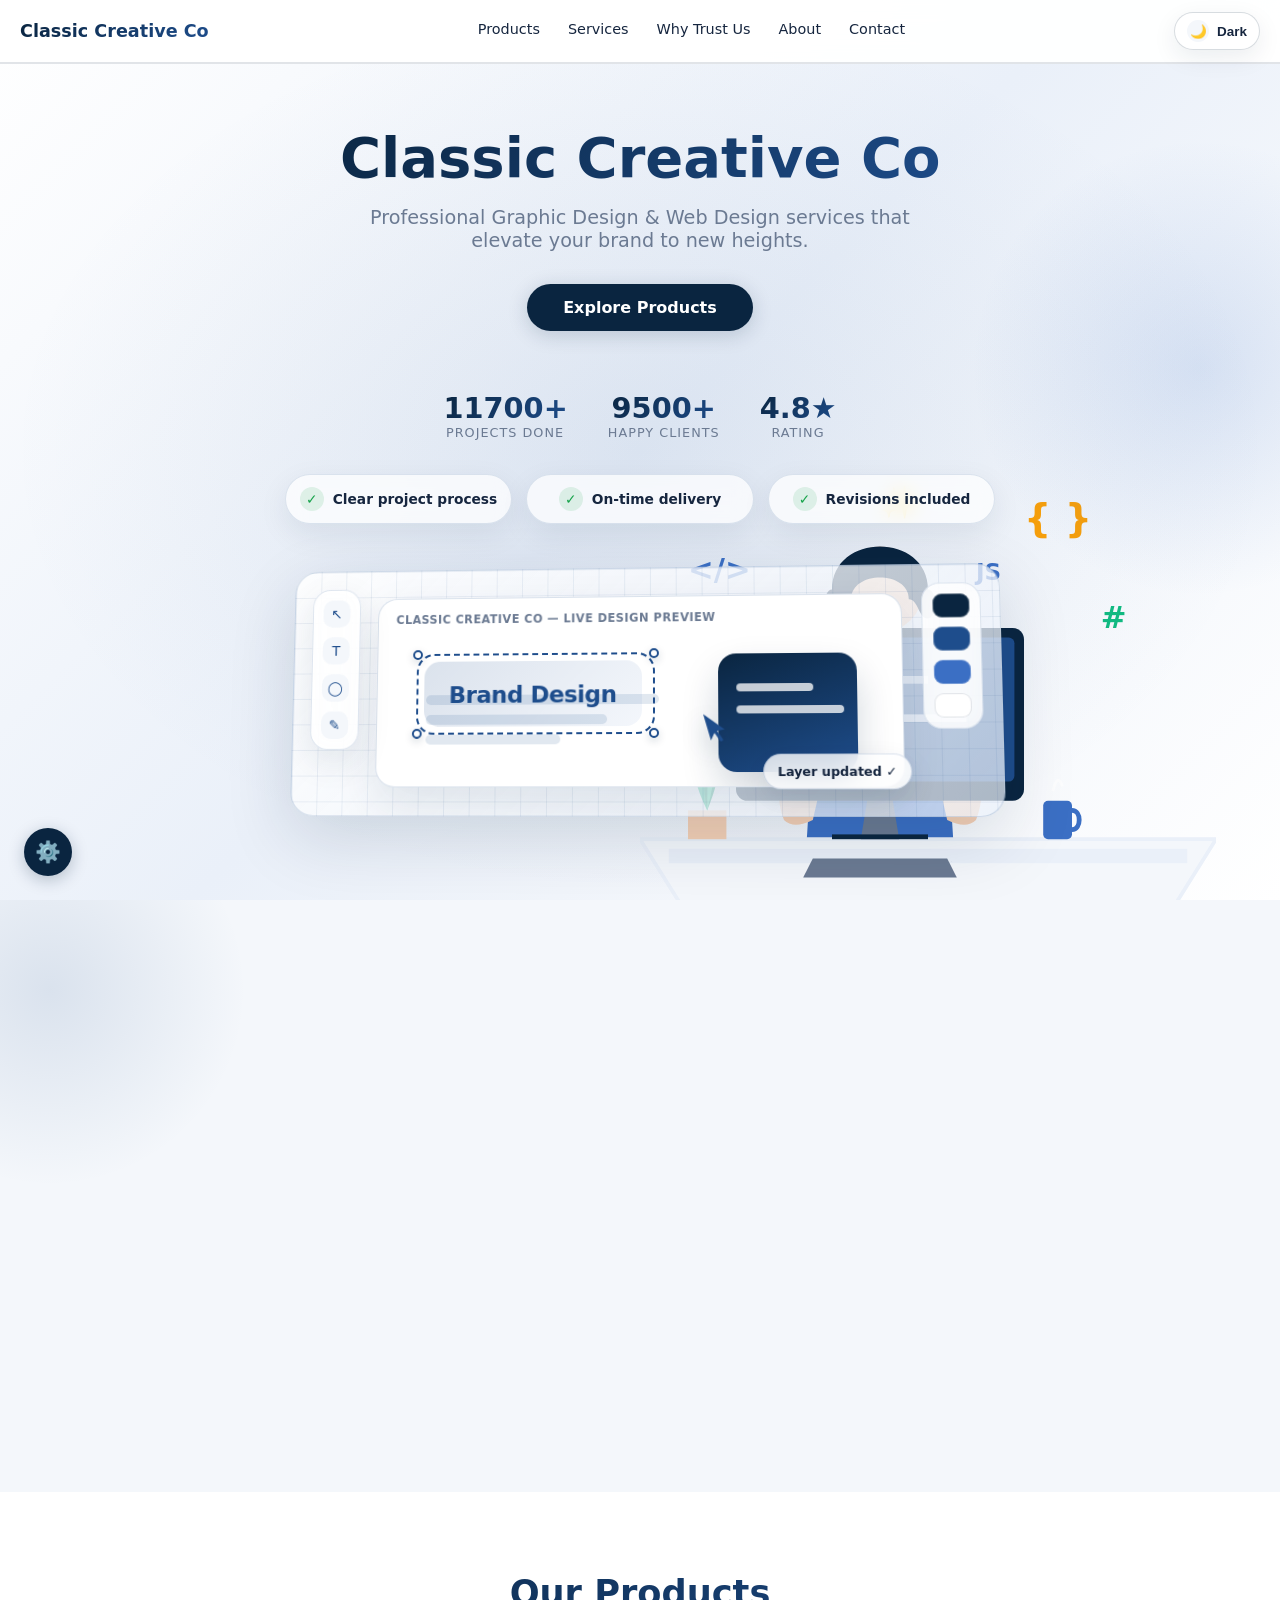
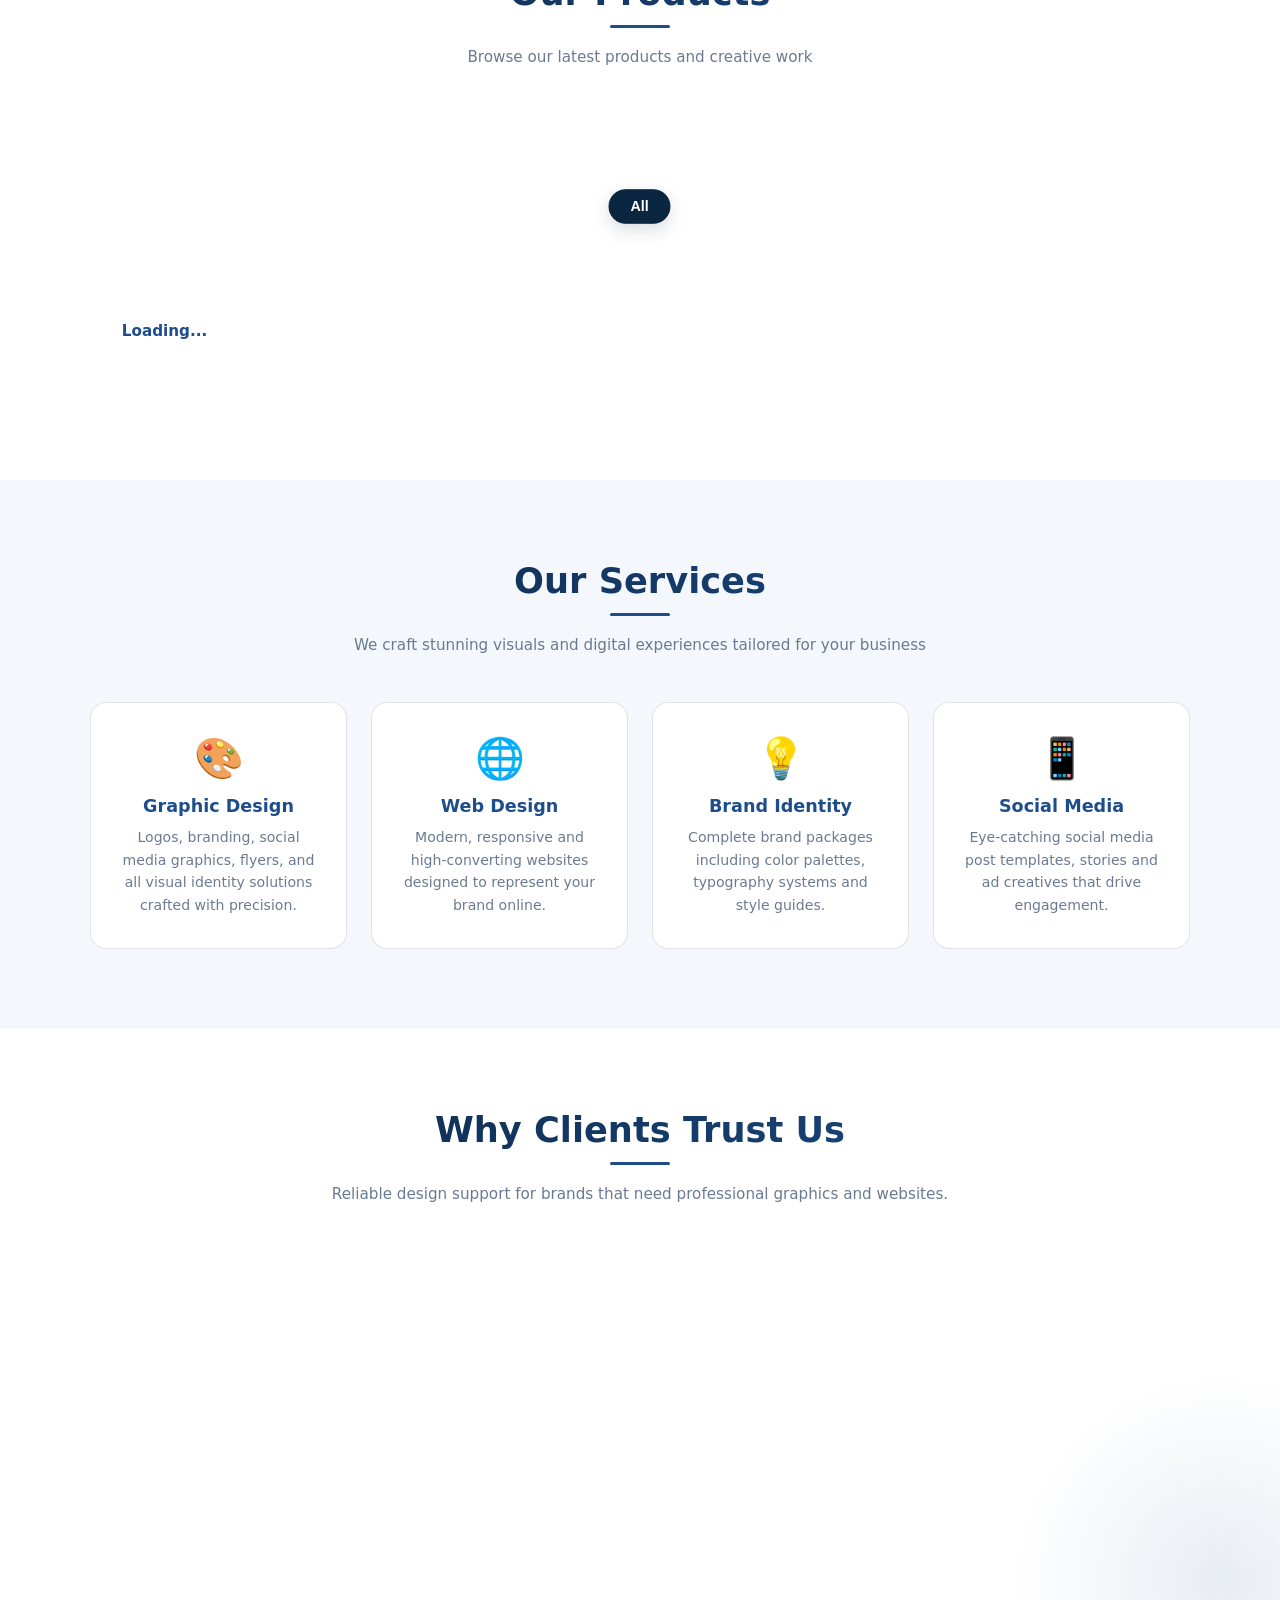
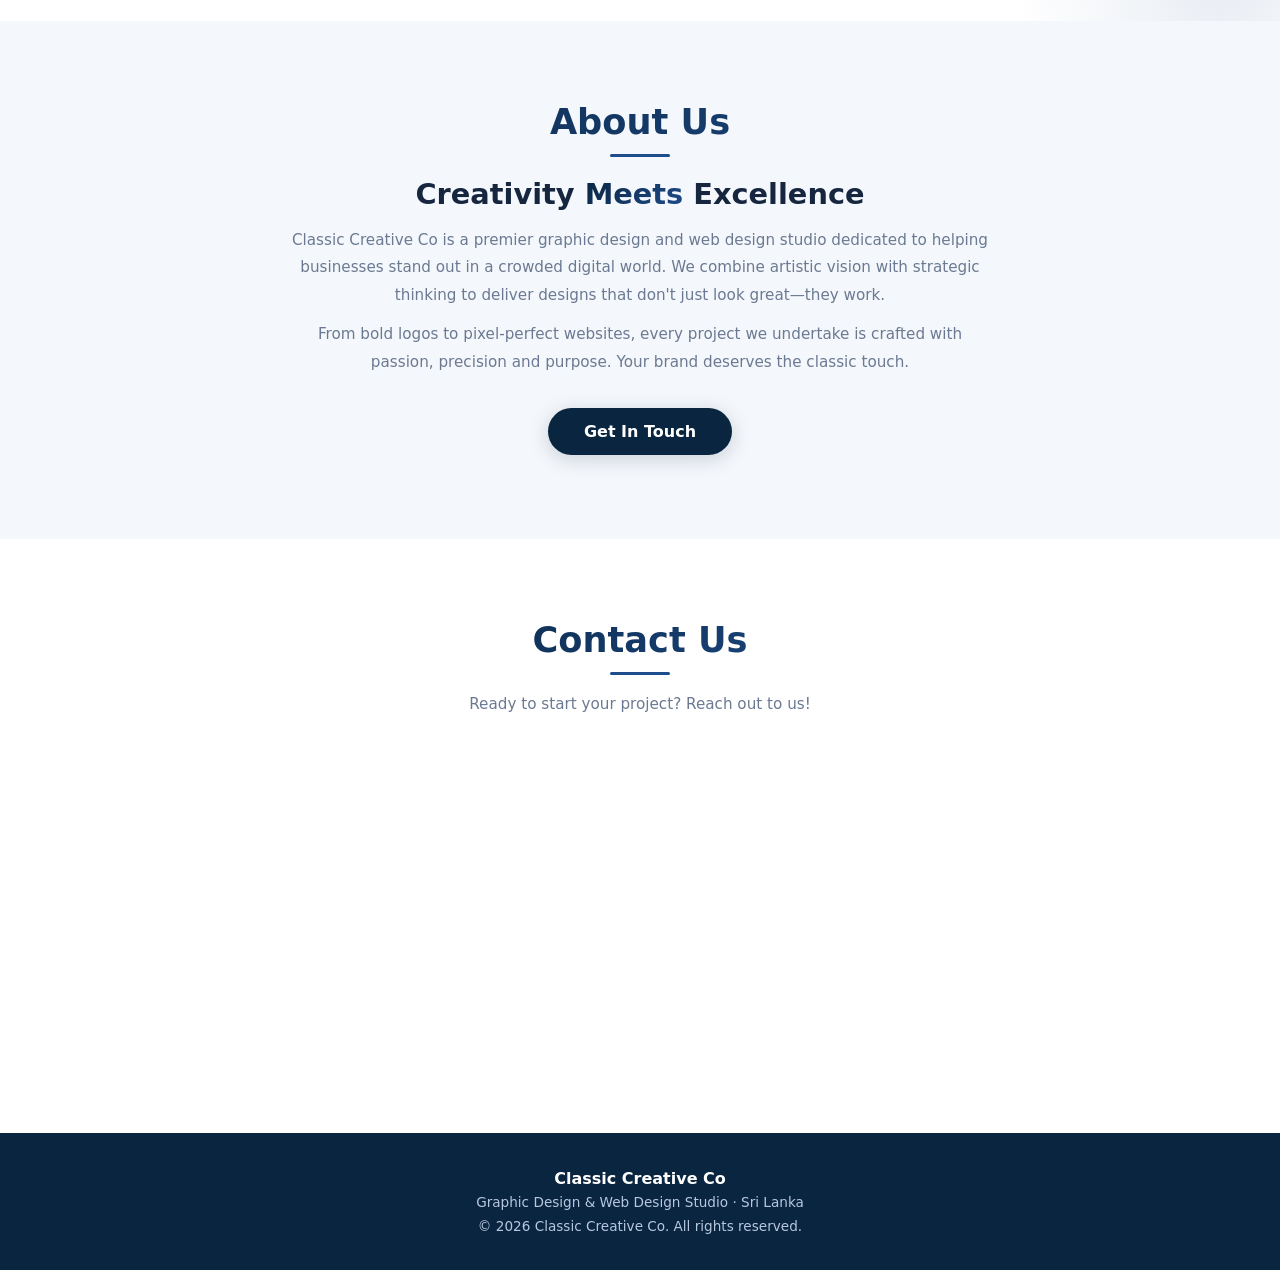
==== index.html @ 067735c8 "Update index.html" ====
<!DOCTYPE html>
<html lang="en">
<head>
  <meta charset="UTF-8" />
  <meta name="viewport" content="width=device-width, initial-scale=1.0"/>
  <title>Classic Creative Co – Graphic & Web Design</title>
  <script src="https://cdn.jsdelivr.net/npm/@tailwindcss/browser@4"></script>
  <!-- Firebase SDKs - HTML only, no npm needed -->
  <script src="https://www.gstatic.com/firebasejs/10.12.2/firebase-app-compat.js"></script>
  <script src="https://www.gstatic.com/firebasejs/10.12.2/firebase-auth-compat.js"></script>
  <script src="https://www.gstatic.com/firebasejs/10.12.2/firebase-firestore-compat.js"></script>
  <script src="https://www.gstatic.com/firebasejs/10.12.2/firebase-storage-compat.js"></script>
  <script src="https://www.gstatic.com/firebasejs/10.12.2/firebase-analytics-compat.js"></script>
  <style>
    :root {
      --blue: #0A2540;
      --blue-light: #1E4D8C;
      --blue-lighter: #3B6FC4;
      --white: #FFFFFF;
      --light: #F4F7FB;
      --light2: #EAF0F9;
      --text: #16263F;
      --muted: #6B7A92;
    }
    * { box-sizing: border-box; margin: 0; padding: 0; }
    html { scroll-behavior: smooth; }
    body {
      font-family: 'Segoe UI', system-ui, sans-serif;
      background: var(--white);
      color: var(--text);
      min-height: 100vh;
    }
    /* Blue gradient text */
    .gold-text {
      background: linear-gradient(135deg, #0A2540, #1E4D8C);
      -webkit-background-clip: text;
      -webkit-text-fill-color: transparent;
      background-clip: text;
    }
    /* Scrollbar */
    ::-webkit-scrollbar { width: 6px; }
    ::-webkit-scrollbar-track { background: var(--light); }
    ::-webkit-scrollbar-thumb { background: var(--blue-light); border-radius: 3px; }

    /* NAVBAR */
    #navbar {
      position: fixed; top: 0; left: 0; right: 0; z-index: 1000;
      background: rgba(255,255,255,0.95);
      backdrop-filter: blur(12px);
      border-bottom: 1px solid rgba(10,37,64,0.12);
    }
    .nav-inner {
      max-width: 1280px; margin: auto;
      display: flex; align-items: center; justify-content: space-between;
      padding: 12px 20px;
    }
    .nav-logo { display: flex; align-items: center; gap: 10px; text-decoration: none; }
    .nav-logo-text { font-size: 1.1rem; font-weight: 700; display: inline-block; transition: transform 0.3s ease; }
    .nav-logo:hover .nav-logo-text { transform: scale(1.05); }
    .nav-links { display: flex; gap: 28px; align-items: center; }
    .nav-links a {
      color: var(--text); text-decoration: none; font-size: 0.9rem; font-weight: 500;
      position: relative; padding-bottom: 4px;
    }
    .nav-links a::after {
      content: ''; position: absolute; width: 0%; height: 2px;
      bottom: 0; left: 0; background-color: var(--blue-light);
      transition: width 0.3s cubic-bezier(0.25, 0.8, 0.25, 1);
    }
    .nav-links a:hover { color: var(--blue-light); }
    .nav-links a:hover::after { width: 100%; }
    .hamburger { display: none; flex-direction: column; gap: 5px; cursor: pointer; padding: 4px; transition: all 0.3s ease; }
    .hamburger span { display: block; width: 24px; height: 2px; background: var(--blue-light); border-radius: 2px; transition: all 0.3s ease; transform-origin: left center; }
    .hamburger.open span:nth-child(1) { transform: rotate(45deg); width: 26px; }
    .hamburger.open span:nth-child(2) { opacity: 0; }
    .hamburger.open span:nth-child(3) { transform: rotate(-45deg); width: 26px; }

    .mobile-menu {
      display: flex; flex-direction: column; gap: 0;
      background: var(--white); border-top: 1px solid rgba(10,37,64,0.12);
      max-height: 0; overflow: hidden; transition: max-height 0.4s ease-in-out;
    }
    .mobile-menu.open { max-height: 400px; }
    .mobile-menu a {
      color: var(--text); text-decoration: none; padding: 14px 20px;
      border-bottom: 1px solid rgba(10,37,64,0.06); font-size: 0.95rem;
      opacity: 0; transform: translateY(-10px); transition: opacity 0.3s ease, transform 0.3s ease, padding 0.3s ease, background 0.3s ease;
    }
    .mobile-menu.open a { opacity: 1; transform: translateY(0); }
    .mobile-menu a:nth-child(1) { transition-delay: 0.1s; }
    .mobile-menu a:nth-child(2) { transition-delay: 0.15s; }
    .mobile-menu a:nth-child(3) { transition-delay: 0.2s; }
    .mobile-menu a:nth-child(4) { transition-delay: 0.25s; }
    .mobile-menu a:nth-child(5) { transition-delay: 0.3s; }
    .mobile-menu a:hover { background: var(--light); color: var(--blue-light); padding-left: 26px; }
    @media(max-width:768px){
      .nav-links { display: none; }
      .hamburger { display: flex; }
      
      /* HERO STACK LAYOUT FOR MOBILE */
      #hero { 
        display: flex !important;
        flex-direction: column !important;
        justify-content: flex-start !important;
        padding: 90px 16px 40px !important; 
        min-height: 100vh !important;
        height: auto !important;
      }
      .hero-title { font-size: 2.2rem; }
      .hero-sub { font-size: 0.95rem; margin-bottom: 20px; }
      .hero-stats { gap: 16px; margin-top: 24px; }
      #services, #portfolio, #about, #contact, #trust, #live-editor { padding: 50px 14px; }
      .section-title { font-size: 1.6rem; }
      .services-grid, .contact-cards, .trust-grid { gap: 14px; }
      
      /* FULLY VISIBLE HERO ILLUSTRATION CONTINUOUSLY MOVING */
      .hero-human-bg {
        position: relative !important;
        display: block !important;
        top: auto !important;
        bottom: auto !important;
        left: auto !important;
        right: auto !important;
        margin: 10px auto 24px auto !important;
        width: clamp(260px, 86vw, 380px) !important;
        aspect-ratio: 6/5 !important;
        opacity: 1 !important;
        z-index: 1 !important;
        order: 1 !important;
        animation: gentleFloatMobile 4.5s ease-in-out infinite !important;
      }
      #hero > div[style] {
        order: 2 !important;
        width: 100% !important;
      }

      /* TRUST STRIP STACK ON MOBILE */
      .trust-strip {
        display: flex !important;
        flex-direction: column !important;
        gap: 10px !important;
        width: 100% !important;
        max-width: 100% !important;
        margin: 28px auto 0 !important;
        box-sizing: border-box !important;
      }
      .trust-pill {
        width: 100% !important;
        box-sizing: border-box !important;
        justify-content: flex-start !important;
      }

      /* DESIGNER STAGE FIT AND CONTINUOUSLY MOVING ON MOBILE */
      .designer-stage-wrap {
        width: 100% !important;
        max-width: 100% !important;
        margin: 30px auto 0 !important;
        box-sizing: border-box !important;
        overflow: hidden !important;
        perspective: none !important;
      }
      .designer-stage {
        width: 100% !important;
        max-width: 100% !important;
        box-sizing: border-box !important;
        overflow: hidden !important;
        animation: designBoardTiltMobile 6s ease-in-out infinite alternate !important;
      }

      /* LIVE EDITOR FIT AND CONTINUOUSLY MOVING ON MOBILE */
      .editor-showcase, .editor-window, .editor-canvas {
        width: 100% !important;
        max-width: 100% !important;
        box-sizing: border-box !important;
      }
      .editor-window {
        animation: editorBreathMobile 5.5s ease-in-out infinite !important;
      }

      /* Daraz-Style Mobile Grid: exactly 2 columns, compact cards */
      .posts-grid { 
        display: grid !important;
        grid-template-columns: repeat(2, minmax(0, 1fr)) !important; 
        gap: 8px !important; 
      }
      .post-card {
        border-radius: 10px !important;
      }
      .post-img { height: 125px !important; }
      .post-img-placeholder { height: 125px !important; font-size: 2.2rem !important; }
      .post-body { padding: 8px !important; display: flex !important; flex-direction: column !important; }
      .post-cat { font-size: 0.62rem !important; padding: 2px 6px !important; margin-bottom: 4px !important; align-self: flex-start !important; }
      .post-title { 
        font-size: 0.8rem !important; 
        font-weight: 700 !important;
        line-height: 1.25 !important; 
        margin-bottom: 4px !important;
        display: -webkit-box !important;
        -webkit-line-clamp: 2 !important;
        -webkit-box-orient: vertical !important;
        overflow: hidden !important;
        height: 2.5em !important;
      }
      .post-desc { display: none !important; }
      .post-price { font-size: 0.9rem !important; font-weight: 800 !important; margin-bottom: 6px !important; margin-top: auto !important; }
      .btn-order { padding: 6px 4px !important; font-size: 0.75rem !important; border-radius: 6px !important; }
    }

    @keyframes gentleFloatMobile {
      0%, 100% { transform: translateY(0px); }
      50% { transform: translateY(-8px); }
    }
    @keyframes designBoardTiltMobile {
      0% { transform: translateY(0px) scale(1); }
      100% { transform: translateY(-6px) scale(1.015); }
    }
    @keyframes editorBreathMobile {
      0%, 100% { transform: translateY(0px); }
      50% { transform: translateY(-7px); }
    }

    @keyframes gradientShift { 0% { background-position: 0% 50%; } 50% { background-position: 100% 50%; } 100% { background-position: 0% 50%; } }

    /* HERO */
    .hero-human-bg {
      position: absolute;
      bottom: -20px;
      right: 5%;
      width: clamp(280px, 45vw, 650px);
      max-width: 100%;
      aspect-ratio: 6/5;
      z-index: 0;
      pointer-events: none;
      opacity: 0.85;
      animation: fadeUp 1.2s ease-out 0.5s both;
      transition: transform 0.1s ease-out;
    }
    @media(max-width: 960px) and (min-width: 769px) {
      .hero-human-bg {
        position: absolute;
        bottom: 0;
        right: 0;
        left: 0;
        margin: 0 auto;
        width: clamp(280px, 60vw, 460px);
        opacity: 0.25;
      }
    }
    .desk-base { fill: var(--light); stroke: var(--light2); stroke-width: 4; }
    .monitor-base { fill: var(--blue); }
    .monitor-screen { fill: var(--blue-light); animation: screenGlow 4s infinite alternate !important; }
    .human-body { fill: var(--blue-lighter); }
    .human-skin { fill: #F5D0B5; }
    [data-theme="dark"] .human-skin { fill: #d4a78c; }
    
    @keyframes screenGlow {
      0% { fill: var(--blue-light); }
      50% { fill: var(--blue-lighter); }
      100% { fill: var(--blue-light); }
    }
    @keyframes bob {
      0%, 100% { transform: translateY(0); }
      50% { transform: translateY(-8px); }
    }
    @keyframes typeLeft {
      0% { transform: rotate(0deg) translateY(0); }
      100% { transform: rotate(5deg) translateY(6px); }
    }
    @keyframes typeRight {
      0% { transform: rotate(0deg) translateY(0); }
      100% { transform: rotate(-5deg) translateY(6px); }
    }
    @keyframes floatItem {
      0% { transform: translateY(15px); opacity: 0; }
      20% { opacity: 1; }
      80% { opacity: 1; }
      100% { transform: translateY(-60px); opacity: 0; }
    }
    
    .head-group { animation: bob 5s ease-in-out infinite !important; transform-origin: center; }
    .arm-left { animation: typeLeft 0.35s infinite alternate !important; transform-origin: 200px 300px; }
    .arm-right { animation: typeRight 0.4s infinite alternate-reverse !important; transform-origin: 300px 300px; }
    
    .float-icon { font-size: 32px; font-weight: bold; fill: var(--blue-lighter); animation: floatItem 5s infinite linear !important; }
    .float-icon.i1 { animation-delay: 0s; left: 100px; }
    .float-icon.i2 { animation-delay: 1.5s; fill: #f59e0b; font-size: 40px;}
    .float-icon.i3 { animation-delay: 3s; fill: #10b981; }

    #hero {
      min-height: 100vh;
      background: linear-gradient(135deg, #FFFFFF, #EAF0F9, #D6E2F4, #FFFFFF);
      background-size: 300% 300%;
      animation: gradientShift 15s ease infinite;
      display: flex; align-items: center; justify-content: center;
      text-align: center; padding: 100px 20px 60px;
      position: relative; overflow: hidden;
    }
    #hero::before {
      content: ''; position: absolute; inset: 0;
      background: radial-gradient(ellipse at center, rgba(30,77,140,0.08) 0%, transparent 70%);
      animation: pulseGlow 5s infinite alternate;
    }
    @keyframes pulseGlow { 0% { opacity: 0.6; } 100% { opacity: 1; transform: scale(1.05); } }
    .hero-title { font-size: clamp(2rem, 5vw, 3.5rem); font-weight: 800; line-height: 1.2; animation: fadeDown 1s ease both; transition: transform 0.1s ease-out; }
    .hero-sub { font-size: clamp(0.95rem, 2vw, 1.2rem); color: var(--muted); margin: 14px auto 32px; max-width: 560px; animation: fadeUp 1s ease 0.3s both; transition: transform 0.1s ease-out; }
    @keyframes fadeDown { from { opacity: 0; transform: translateY(-30px); } to { opacity: 1; transform: translateY(0); } }
    .btn-gold {
      display: inline-block;
      background: var(--blue);
      color: #FFFFFF; font-weight: 700; padding: 14px 36px;
      border-radius: 50px; text-decoration: none; font-size: 1rem;
      box-shadow: 0 4px 20px rgba(10,37,64,0.18);
      border: none; cursor: pointer;
      position: relative; overflow: hidden; z-index: 1;
    }
    .btn-gold::after {
      content: ''; position: absolute; top: 0; left: -100%; width: 100%; height: 100%;
      background: linear-gradient(90deg, transparent, rgba(255,255,255,0.2), transparent);
      transition: all 0.5s ease; z-index: -1;
    }
    .btn-gold:hover::after { left: 100%; }
    .btn-gold:hover { background: var(--blue-light); }
    .hero-stats {
      display: flex; gap: 40px; justify-content: center; flex-wrap: wrap;
      margin-top: 56px;
    }
    .stat { text-align: center; }
    .stat-num { font-size: 1.8rem; font-weight: 800; }
    .stat-label { font-size: 0.8rem; color: var(--muted); text-transform: uppercase; letter-spacing: 1px; }


    /* SERVICES */
    #services { padding: 80px 20px; background: var(--light); }
    .section-title { text-align: center; font-size: clamp(1.6rem, 3vw, 2.2rem); font-weight: 800; margin-bottom: 12px; }
    .section-sub { text-align: center; color: var(--muted); font-size: 0.95rem; margin-bottom: 48px; }
    .services-grid {
      display: grid; grid-template-columns: repeat(auto-fit, minmax(min(100%, 240px), 1fr));
      gap: 24px; max-width: 1100px; margin: auto;
    }
    .service-card {
      background: var(--white); border: 1px solid rgba(10,37,64,0.12);
      border-radius: 16px; padding: 32px 24px; text-align: center;
      transition: transform 0.4s cubic-bezier(0.175, 0.885, 0.32, 1.275), box-shadow 0.4s ease;
    }
    .service-card:hover {
      border-color: var(--blue-light);
      box-shadow: 0 15px 35px rgba(10,37,64,0.15);
      transform: translateY(-10px) scale(1.02);
    }
    .service-icon { font-size: 2.5rem; margin-bottom: 14px; transition: transform 0.4s ease; }
    .service-card:hover .service-icon { transform: scale(1.1) rotate(5deg); }
    .service-title { font-size: 1.1rem; font-weight: 700; margin-bottom: 10px; color: var(--blue-light); }
    .service-desc { font-size: 0.88rem; color: var(--muted); line-height: 1.6; }

    /* PORTFOLIO / POSTS */
    #portfolio { padding: 80px 20px; background: var(--white); }
    .search-container {
      max-width: 480px; margin: 0 auto 32px auto;
      position: relative;
    }
    .search-input {
      width: 100%; padding: 14px 20px 14px 44px;
      border-radius: 50px; border: 1px solid rgba(10,37,64,0.15);
      background: var(--light); color: var(--text);
      font-size: 0.95rem; transition: all 0.3s ease;
      box-shadow: 0 4px 12px rgba(10,37,64,0.03);
    }
    .search-input:focus {
      outline: none; border-color: var(--blue-light);
      box-shadow: 0 6px 20px rgba(10,37,64,0.1); background: var(--white);
    }
    .search-icon {
      position: absolute; left: 16px; top: 50%;
      transform: translateY(-50%); color: var(--muted);
      font-size: 1.1rem; pointer-events: none;
    }
    .filter-bar {
      display: flex; gap: 10px; flex-wrap: wrap; justify-content: center; margin-bottom: 36px;
    }
    .filter-btn {
      padding: 8px 20px; border-radius: 50px; border: 1px solid rgba(10,37,64,0.2);
      background: transparent; color: var(--text); cursor: pointer; font-size: 0.85rem;
      transition: all 0.3s cubic-bezier(0.25, 0.8, 0.25, 1);
    }
    .filter-btn.active, .filter-btn:hover {
      background: var(--blue); color: #FFFFFF; border-color: var(--blue); font-weight: 600;
      transform: translateY(-3px) scale(1.05);
      box-shadow: 0 6px 16px rgba(10,37,64,0.15);
    }
    .posts-grid {
      display: grid;
      grid-template-columns: repeat(auto-fill, minmax(min(100%, 280px), 1fr));
      gap: 28px; max-width: 1280px; margin: auto;
    }
    .post-card {
      background: var(--white); border: 1px solid rgba(10,37,64,0.10);
      border-radius: 16px; overflow: hidden;
      display: flex; flex-direction: column;
      transition: transform 0.4s cubic-bezier(0.175, 0.885, 0.32, 1.275), box-shadow 0.4s ease;
    }
    .post-card:hover {
      box-shadow: 0 20px 40px rgba(10,37,64,0.15);
      border-color: rgba(30,77,140,0.35);
      transform: translateY(-8px);
    }
    .post-img-container { overflow: hidden; }
    .post-img {
      width: 100%; height: 210px; object-fit: cover;
      background: var(--light2); display: block;
      transition: transform 0.5s ease;
    }
    .post-card:hover .post-img { transform: scale(1.08); }
    .post-img-placeholder {
      width: 100%; height: 210px;
      background: linear-gradient(135deg, var(--light2), #D6E2F4);
      display: flex; align-items: center; justify-content: center;
      color: var(--blue-light); font-size: 3rem;
    }
    .post-body { padding: 20px; flex: 1; display: flex; flex-direction: column; }
    .post-cat {
      display: inline-block; font-size: 0.72rem; font-weight: 700;
      text-transform: uppercase; letter-spacing: 1px;
      background: rgba(30,77,140,0.12); color: var(--blue-light);
      padding: 4px 10px; border-radius: 50px; margin-bottom: 10px;
    }
    .post-title { font-size: 1.05rem; font-weight: 700; margin-bottom: 8px; color: var(--text); line-height: 1.4; }
    .post-desc {
      font-size: 0.85rem; color: var(--muted); line-height: 1.6; flex: 1; margin-bottom: 14px;
      display: -webkit-box; -webkit-line-clamp: 2; -webkit-box-orient: vertical; overflow: hidden; text-overflow: ellipsis; white-space: pre-wrap;
    }
    .post-price { font-size: 1.1rem; font-weight: 800; margin-bottom: 16px; }
    .btn-order {
      display: block; width: 100%; text-align: center;
      background: var(--blue);
      color: #FFFFFF; font-weight: 700; padding: 11px;
      border-radius: 10px; text-decoration: none; font-size: 0.9rem;
      border: none; cursor: pointer;
    }
    .btn-order:hover { background: var(--blue-light); }
    .no-posts {
      text-align: center; color: var(--muted); padding: 60px 20px;
      font-size: 1rem; grid-column: 1/-1;
    }

    /* ABOUT */
    #about { padding: 80px 20px; background: var(--light); }
    .about-inner {
      max-width: 700px; margin: auto;
      display: block; text-align: center;
    }
    .about-title { font-size: 1.8rem; font-weight: 800; margin-bottom: 16px; }
    .about-text { color: var(--muted); font-size: 0.95rem; line-height: 1.8; margin-bottom: 12px; }

    /* CONTACT */
    #contact { padding: 80px 20px; background: var(--white); }
    .contact-inner { max-width: 700px; margin: auto; text-align: center; }
    .contact-cards {
      display: grid; grid-template-columns: repeat(auto-fit, minmax(min(100%, 180px), 1fr));
      gap: 20px; margin-top: 36px;
    }
    .contact-card {
      background: var(--white); border: 1px solid rgba(10,37,64,0.12);
      border-radius: 14px; padding: 24px 16px; text-align: center;
      transition: transform 0.4s ease, box-shadow 0.4s ease;
      text-decoration: none; color: inherit; display: block;
    }
    .contact-icon { font-size: 2rem; margin-bottom: 10px; transition: transform 0.4s ease; display: flex; justify-content: center; align-items: center; height: 40px; }
    .contact-icon svg { width: 36px; height: 36px; }
    [data-theme="dark"] .theme-invert { fill: #EAF2FF !important; }
    .contact-card:hover .contact-icon { transform: scale(1.2) translateY(-3px); }
    .contact-label { font-size: 0.75rem; color: var(--muted); text-transform: uppercase; letter-spacing: 1px; margin-bottom: 6px; }
    .contact-val { font-size: 0.88rem; color: var(--blue-light); word-break: break-all; }

    /* FOOTER */
    footer {
      background: var(--blue);
      padding: 36px 20px; text-align: center;
    }
    footer .gold-text {
      background: none; -webkit-text-fill-color: #FFFFFF; color: #FFFFFF;
    }
    .footer-text { color: #B8C7DE; font-size: 0.85rem; }

    /* ADMIN PANEL */
    #admin-overlay {
      display: none; position: fixed; inset: 0; z-index: 9999;
      background: rgba(10,37,64,0.6); backdrop-filter: blur(8px);
      align-items: center; justify-content: center; padding: 20px;
    }
    #admin-overlay.open { display: flex; }
    .admin-modal {
      background: var(--white); border: 1px solid rgba(10,37,64,0.15);
      border-radius: 20px; padding: 36px; width: 100%; max-width: 680px;
      max-height: 90vh; overflow-y: auto; position: relative;
    }
    .admin-title { font-size: 1.4rem; font-weight: 800; margin-bottom: 24px; text-align: center; }
    .form-group { margin-bottom: 18px; }
    .form-label { display: block; font-size: 0.8rem; color: var(--muted); text-transform: uppercase; letter-spacing: 1px; margin-bottom: 6px; }
    .form-input, .form-textarea, .form-select {
      width: 100%; background: var(--light); border: 1px solid rgba(10,37,64,0.15);
      color: var(--text); border-radius: 10px; padding: 11px 14px; font-size: 0.9rem;
      outline: none; font-family: inherit;
    }
    .form-input:focus, .form-textarea:focus, .form-select:focus { border-color: var(--blue-light); }
    .form-select option { background: var(--white); }
    .form-textarea { resize: vertical; min-height: 90px; }
    .img-tabs { display: flex; gap: 10px; margin-bottom: 14px; }
    .img-tab {
      flex: 1; padding: 8px; text-align: center; border-radius: 8px;
      border: 1px solid rgba(10,37,64,0.15); cursor: pointer;
      font-size: 0.82rem; color: var(--muted);
    }
    .img-tab.active { background: rgba(30,77,140,0.12); border-color: var(--blue-light); color: var(--blue-light); }
    .admin-posts-list { margin-top: 28px; }
    .admin-post-item {
      background: var(--light); border-radius: 10px; padding: 14px;
      margin-bottom: 10px; display: flex; align-items: center; gap: 12px;
    }
    .admin-post-thumb {
      width: 56px; height: 56px; object-fit: cover; border-radius: 8px; flex-shrink: 0;
    }
    .admin-post-info { flex: 1; min-width: 0; }
    .admin-post-title { font-size: 0.9rem; font-weight: 600; white-space: nowrap; overflow: hidden; text-overflow: ellipsis; }
    .admin-post-meta { font-size: 0.75rem; color: var(--muted); margin-top: 2px; }
    .btn-delete {
      background: rgba(220,38,38,0.1); color: #dc2626; border: 1px solid rgba(220,38,38,0.3);
      border-radius: 8px; padding: 6px 12px; cursor: pointer; font-size: 0.78rem;
      flex-shrink: 0;
    }
    .btn-delete:hover { background: rgba(220,38,38,0.2); }
    .btn-edit {
      background: rgba(30,77,140,0.1); color: var(--blue-light); border: 1px solid rgba(30,77,140,0.3);
      border-radius: 8px; padding: 6px 12px; cursor: pointer; font-size: 0.78rem;
      flex-shrink: 0;
    }
    .btn-edit:hover { background: rgba(30,77,140,0.2); }
    .close-btn {
      position: absolute; top: 16px; right: 16px;
      background: rgba(10,37,64,0.06); border: none; color: var(--text);
      width: 32px; height: 32px; border-radius: 50%; cursor: pointer;
      font-size: 1.1rem; display: flex; align-items: center; justify-content: center;
    }
    .close-btn:hover { background: rgba(10,37,64,0.12); }

    /* LOGIN PANEL */
    #login-overlay {
      display: none; position: fixed; inset: 0; z-index: 9998;
      background: rgba(10,37,64,0.6); backdrop-filter: blur(8px);
      align-items: center; justify-content: center; padding: 20px;
    }
    #login-overlay.open { display: flex; }
    .login-modal {
      background: var(--white); border: 1px solid rgba(10,37,64,0.15);
      border-radius: 20px; padding: 40px 32px; width: 100%; max-width: 380px; text-align: center;
    }
    .login-title { font-size: 1.2rem; font-weight: 700; margin-bottom: 6px; }
    .login-sub { font-size: 0.82rem; color: var(--muted); margin-bottom: 24px; }
    .login-error { color: #dc2626; font-size: 0.82rem; margin-bottom: 12px; display: none; }

    /* SINGLE POST VIEW */
    /* PRODUCT PAGE ANIMATION */
    .product-human-bg {
      position: fixed;
      bottom: -30px;
      right: -20px;
      width: clamp(280px, 42vw, 550px);
      max-width: 100vw;
      aspect-ratio: 6/5;
      z-index: 0;
      pointer-events: none;
      opacity: 0.18;
      animation: softFloat 4s ease-in-out infinite;
    }
    @media(max-width: 768px) {
      .product-human-bg {
        position: relative !important;
        display: block !important;
        width: clamp(220px, 75vw, 340px) !important;
        margin: 15px auto 5px auto !important;
        top: auto !important;
        bottom: auto !important;
        left: auto !important;
        right: auto !important;
        opacity: 0.95 !important;
        animation: gentleFloatMobile 4.5s ease-in-out infinite !important;
      }
    }
    [data-theme="dark"] .product-human-bg { opacity: 0.12; }
    @media(max-width: 768px) {
      [data-theme="dark"] .product-human-bg { opacity: 0.15 !important; }
    }

    #post-view {
      display: none; position: fixed; inset: 0; z-index: 8888;
      background: var(--white); overflow-y: auto;
    }
    #post-view.open { 
      display: block; 
      animation: modalSlideUp 0.38s cubic-bezier(0.16, 1, 0.3, 1) both;
    }
    @keyframes modalSlideUp {
      from { opacity: 0; transform: translateY(30px); }
      to { opacity: 1; transform: translateY(0); }
    }
    .post-view-inner { max-width: 800px; margin: auto; padding: 80px 20px 60px; position: relative; z-index: 1; }
    @media(max-width: 768px) {
      .post-view-inner { padding: 70px 16px 50px; }
      .post-view-img { max-height: 300px !important; border-radius: 14px !important; margin-bottom: 20px !important; }
      .post-view-title { font-size: 1.6rem !important; margin-bottom: 12px !important; }
      .post-view-price { font-size: 1.3rem !important; margin-bottom: 20px !important; }
    }
    .post-view-back {
      display: inline-flex; align-items: center; gap: 8px;
      color: var(--blue-light); text-decoration: none; font-size: 0.92rem; font-weight: 600;
      margin-bottom: 24px; cursor: pointer; border: none; background: none;
      transition: transform 0.25s ease;
    }
    .post-view-back:hover { transform: translateX(-4px); }
    .post-view-img { 
      width: 100%; max-height: 420px; object-fit: cover; border-radius: 18px; margin-bottom: 28px;
      box-shadow: 0 16px 40px rgba(10,37,64,0.12);
      animation: fadeUp 0.5s ease both;
    }
    .post-view-cat { margin-bottom: 12px; animation: fadeUp 0.5s ease 0.1s both; }
    .post-view-title { font-size: clamp(1.5rem, 3.5vw, 2.2rem); font-weight: 800; margin-bottom: 14px; animation: fadeUp 0.5s ease 0.15s both; }
    
    /* Description with 7-line clamp */
    .post-view-desc { 
      color: var(--muted); font-size: 0.97rem; line-height: 1.8; margin-bottom: 12px; white-space: pre-wrap; word-break: break-word;
      animation: fadeUp 0.5s ease 0.2s both;
    }
    .post-view-desc.collapsed {
      display: -webkit-box;
      -webkit-line-clamp: 7;
      -webkit-box-orient: vertical;
      overflow: hidden;
    }
    .readmore-btn {
      background: transparent; border: none; color: var(--blue-light); font-weight: 700; font-size: 0.9rem;
      cursor: pointer; padding: 4px 0; margin-bottom: 24px; display: inline-flex; align-items: center; gap: 6px;
      transition: color 0.2s ease, transform 0.2s ease;
      animation: fadeUp 0.5s ease 0.25s both;
    }
    .readmore-btn:hover { color: var(--blue); transform: translateX(3px); }
    [data-theme="dark"] .readmore-btn { color: #7CB7FF; }
    [data-theme="dark"] .readmore-btn:hover { color: #A7D0FF; }

    .post-view-price { font-size: 1.5rem; font-weight: 800; margin-bottom: 28px; animation: fadeUp 0.5s ease 0.3s both; }
    #pv-order-btn { animation: fadeUp 0.5s ease 0.35s both; }

    /* Notification toast */
    #toast {
      position: fixed; bottom: 24px; right: 24px; z-index: 99999;
      background: var(--white); border: 1px solid rgba(10,37,64,0.15);
      color: var(--text); padding: 14px 20px; border-radius: 12px;
      font-size: 0.88rem; box-shadow: 0 8px 32px rgba(10,37,64,0.2);
      transform: translateY(140px); opacity: 0;
      max-width: 300px;
    }
    #toast.show { transform: translateY(0); opacity: 1; }
    #toast.success { border-color: #22c55e; }
    #toast.error { border-color: #ef4444; }

    /* Loading indicator */
    .spinner {
      color: var(--blue-light); text-align: center; margin: 60px auto;
      font-size: 0.95rem; font-weight: 600;
    }
    .spinner::after { content: 'Loading...'; }

    /* Admin FAB */
    #admin-fab {
      position: fixed; bottom: 24px; left: 24px; z-index: 900;
      width: 48px; height: 48px; border-radius: 50%;
      background: var(--blue);
      border: none; cursor: pointer; color: #FFFFFF;
      font-size: 1.3rem; box-shadow: 0 4px 16px rgba(10,37,64,0.25);
      display: flex; align-items: center; justify-content: center;
    }
    #admin-fab:hover { background: var(--blue-light); }

    /* Decorative divider */
    .gold-divider {
      width: 60px; height: 3px;
      background: var(--blue-light);
      border-radius: 2px; margin: 0 auto 20px;
    }

    /* Upload area */
    .upload-area {
      border: 2px dashed rgba(10,37,64,0.25); border-radius: 10px;
      padding: 20px; text-align: center; cursor: pointer;
      color: var(--muted); font-size: 0.85rem;
    }
    .upload-area:hover { border-color: var(--blue-light); color: var(--blue-light); }

    /* Tab indicator */
    .tab-section { display: none; }
    .tab-section.active { display: block; }
    .admin-tabs { display: flex; gap: 0; margin-bottom: 24px; border-radius: 10px; overflow: hidden; }
    .admin-tab {
      flex: 1; padding: 11px; text-align: center; cursor: pointer;
      background: var(--light); font-size: 0.85rem; color: var(--muted);
      border: none;
    }
    .admin-tab.active { background: rgba(30,77,140,0.12); color: var(--blue-light); font-weight: 600; }

    /* Progress bar */
    #upload-progress-wrap { display: none; margin-top: 10px; }
    #upload-progress {
      height: 6px; background: rgba(10,37,64,0.1); border-radius: 3px;
      margin-bottom: 6px;
    }
    #upload-progress-bar {
      height: 100%; width: 0%; background: var(--blue-light);
      border-radius: 3px;
    }
    #upload-progress-text { font-size: 0.75rem; color: var(--muted); }


    /* ============================================================
       TRUST-BUILDING ANIMATIONS + LIGHT/DARK THEME
       ============================================================ */
    :root {
      --surface: #FFFFFF;
      --surface-soft: #F4F7FB;
      --surface-softer: #EAF0F9;
      --shadow: rgba(10,37,64,0.14);
      --ring: rgba(30,77,140,0.28);
      --success: #16a34a;
      --nav-bg: rgba(255,255,255,0.88);
      --hero-gradient: linear-gradient(135deg, #FFFFFF 0%, #EAF0F9 50%, #FFFFFF 100%);
      --card-glow: 0 18px 55px rgba(10,37,64,0.12);
      color-scheme: light;
    }
    [data-theme="dark"] {
      --blue: #8AB4FF;
      --blue-light: #7CB7FF;
      --blue-lighter: #A7D0FF;
      --white: #0B1220;
      --light: #101B2D;
      --light2: #16243A;
      --text: #EAF2FF;
      --muted: #AAB8CF;
      --surface: #0B1220;
      --surface-soft: #101B2D;
      --surface-softer: #16243A;
      --shadow: rgba(0,0,0,0.38);
      --ring: rgba(138,180,255,0.34);
      --nav-bg: rgba(11,18,32,0.86);
      --hero-gradient: linear-gradient(135deg, #0B1220 0%, #101B2D 48%, #07101F 100%);
      --card-glow: 0 18px 55px rgba(0,0,0,0.35);
      color-scheme: dark;
    }
    [data-theme="dark"] .gold-text {
      background: linear-gradient(135deg, #EAF2FF, #7CB7FF 58%, #BFE0FF);
      -webkit-background-clip: text;
      -webkit-text-fill-color: transparent;
      background-clip: text;
    }
    [data-theme="dark"] #navbar { background: var(--nav-bg); border-bottom-color: rgba(138,180,255,0.16); }
    [data-theme="dark"] .mobile-menu { background: var(--surface); border-top-color: rgba(138,180,255,0.16); }
    [data-theme="dark"] .form-input,
    [data-theme="dark"] .form-textarea,
    [data-theme="dark"] .form-select,
    [data-theme="dark"] .admin-post-item,
    [data-theme="dark"] .admin-tab { background: var(--surface-soft); }
    [data-theme="dark"] .search-input { background: var(--surface-soft); border-color: rgba(138,180,255,0.16); color: var(--text); }
    [data-theme="dark"] .search-input:focus { background: var(--surface); border-color: var(--blue-light); }
    [data-theme="dark"] .post-img-placeholder { background: linear-gradient(135deg, #16243A, #20395F); }
    [data-theme="dark"] .btn-gold { color: #07101F; background: linear-gradient(135deg, #8AB4FF, #BFE0FF); }
    [data-theme="dark"] .btn-order { color: #07101F; background: linear-gradient(135deg, #8AB4FF, #BFE0FF); }

    #navbar { transition: background .35s ease, border-color .35s ease, box-shadow .35s ease; }
    #navbar.scrolled { box-shadow: 0 12px 34px var(--shadow); }
    #hero { background: var(--hero-gradient); }
    body, #hero, #services, #portfolio, #about, #contact, .service-card, .post-card, .contact-card,
    .admin-modal, .login-modal, #post-view, #toast, .mobile-menu {
      transition: background-color .35s ease, color .35s ease, border-color .35s ease, box-shadow .35s ease;
    }

    .theme-toggle {
      display: inline-flex; align-items: center; gap: 8px;
      border: 1px solid rgba(10,37,64,0.16); background: var(--surface);
      color: var(--text); border-radius: 999px; padding: 7px 12px;
      font-size: .84rem; font-weight: 700; cursor: pointer;
      box-shadow: 0 8px 24px rgba(10,37,64,0.08);
      position: relative; overflow: hidden;
    }
    .theme-toggle::before {
      content: ''; position: absolute; inset: 0;
      background: linear-gradient(120deg, transparent, rgba(124,183,255,.22), transparent);
      transform: translateX(-120%); transition: transform .65s ease;
    }
    .theme-toggle:hover::before { transform: translateX(120%); }
    .theme-icon { width: 22px; height: 22px; border-radius: 50%; display: grid; place-items: center; background: var(--light); }
    [data-theme="dark"] .theme-toggle { border-color: rgba(138,180,255,0.22); }
    [data-theme="dark"] .theme-icon { background: #16243A; }
    @media(max-width:768px){ .theme-toggle { margin-left: auto; margin-right: 12px; padding: 7px 10px; } .theme-label { display:none; } }

    .btn-gold, .btn-order, .filter-btn, .admin-tab, .img-tab, .contact-card, .service-card, .post-card {
      transition: transform .28s ease, box-shadow .28s ease, border-color .28s ease, background .28s ease, color .28s ease;
    }
    .btn-gold:hover, .btn-order:hover { transform: translateY(-3px) scale(1.02); box-shadow: 0 14px 34px var(--shadow); }
    .contact-card:hover { transform: translateY(-8px); box-shadow: var(--card-glow); }

    #hero::after {
      content: ''; position: absolute; width: 520px; height: 520px; border-radius: 50%;
      right: -180px; top: 12%;
      background: radial-gradient(circle, rgba(59,111,196,.16), transparent 62%);
      animation: floatOrb 8s ease-in-out infinite alternate;
      pointer-events: none;
    }
    .hero-title { animation: heroPop .9s cubic-bezier(.2,.8,.2,1) both; }
    .hero-sub { animation: fadeUp .9s ease .16s both; }
    #hero .btn-gold { animation: fadeUp .9s ease .28s both, trustPulse 2.8s ease-in-out 1.6s infinite; }
    .stat { animation: fadeUp .8s ease both; }
    .stat:nth-child(1){ animation-delay: .38s; } .stat:nth-child(2){ animation-delay: .48s; } .stat:nth-child(3){ animation-delay: .58s; }

    .trust-strip {
      max-width: 920px; margin: 34px auto 0; display: grid;
      grid-template-columns: repeat(auto-fit, minmax(170px, 1fr)); gap: 14px;
    }
    .trust-pill {
      display: flex; align-items: center; justify-content: center; gap: 9px;
      padding: 12px 14px; border-radius: 999px;
      background: rgba(255,255,255,0.72); border: 1px solid rgba(30,77,140,0.14);
      color: var(--text); font-size: .86rem; font-weight: 700;
      box-shadow: 0 10px 30px rgba(10,37,64,.08); backdrop-filter: blur(10px);
      animation: fadeUp .8s ease both;
    }
    [data-theme="dark"] .trust-pill { background: rgba(16,27,45,0.72); border-color: rgba(138,180,255,.18); }
    .trust-pill:nth-child(1){ animation-delay: .70s; } .trust-pill:nth-child(2){ animation-delay: .80s; } .trust-pill:nth-child(3){ animation-delay: .90s; }
    .trust-check {
      width: 24px; height: 24px; border-radius: 50%; display: grid; place-items: center;
      background: rgba(22,163,74,.12); color: var(--success);
      animation: checkGlow 2.6s ease-in-out infinite;
    }

    #trust { padding: 80px 20px; background: var(--white); position: relative; overflow: hidden; }
    #trust::before {
      content: ''; position: absolute; inset: auto -160px -180px auto; width: 440px; height: 440px; border-radius: 50%;
      background: radial-gradient(circle, rgba(30,77,140,.10), transparent 66%);
      animation: floatOrb 9s ease-in-out infinite alternate-reverse;
    }
    .trust-grid { max-width: 1120px; margin: auto; display: grid; grid-template-columns: repeat(auto-fit, minmax(240px,1fr)); gap: 22px; position: relative; z-index: 1; }
    .trust-card {
      background: var(--white); border: 1px solid rgba(10,37,64,.12); border-radius: 18px; padding: 26px 22px;
      box-shadow: 0 8px 30px rgba(10,37,64,.06); overflow: hidden; position: relative;
      transition: transform .32s ease, box-shadow .32s ease, border-color .32s ease;
    }
    .trust-card::before {
      content: ''; position: absolute; inset: 0;
      background: linear-gradient(120deg, transparent 0%, rgba(59,111,196,.10) 48%, transparent 72%);
      transform: translateX(-125%); transition: transform .8s ease;
    }
    .trust-card:hover { transform: translateY(-8px); box-shadow: var(--card-glow); border-color: var(--ring); }
    .trust-card:hover::before { transform: translateX(125%); }
    .trust-icon { width: 46px; height: 46px; border-radius: 14px; display: grid; place-items: center; font-size: 1.45rem; background: rgba(30,77,140,.10); margin-bottom: 14px; animation: softFloat 3.8s ease-in-out infinite; }
    .trust-title { font-size: 1.05rem; font-weight: 800; margin-bottom: 8px; color: var(--text); position: relative; }
    .trust-text { color: var(--muted); font-size: .9rem; line-height: 1.65; position: relative; }
    .mini-stars { color: #f59e0b; letter-spacing: 2px; margin-top: 14px; position: relative; }

    .reveal { opacity: 0; transform: translateY(34px); transition: opacity .75s ease, transform .75s cubic-bezier(.2,.8,.2,1); }
    .reveal.in-view { opacity: 1; transform: translateY(0); }
    .service-card.reveal:nth-child(2), .post-card.reveal:nth-child(2), .contact-card.reveal:nth-child(2), .trust-card.reveal:nth-child(2) { transition-delay: .08s; }
    .service-card.reveal:nth-child(3), .post-card.reveal:nth-child(3), .contact-card.reveal:nth-child(3), .trust-card.reveal:nth-child(3) { transition-delay: .16s; }
    .service-card.reveal:nth-child(4), .post-card.reveal:nth-child(4), .contact-card.reveal:nth-child(4), .trust-card.reveal:nth-child(4) { transition-delay: .24s; }

    @keyframes fadeUp { from { opacity:0; transform: translateY(24px); } to { opacity:1; transform: translateY(0); } }
    @keyframes heroPop { from { opacity:0; transform: translateY(18px) scale(.96); } to { opacity:1; transform: translateY(0) scale(1); } }
    @keyframes floatOrb { from { transform: translate3d(0,0,0) scale(1); } to { transform: translate3d(-24px,28px,0) scale(1.08); } }
    @keyframes softFloat { 0%,100%{ transform: translateY(0); } 50%{ transform: translateY(-7px); } }
    @keyframes trustPulse { 0%,100% { box-shadow: 0 4px 20px rgba(10,37,64,.18); } 50% { box-shadow: 0 0 0 9px rgba(30,77,140,.08), 0 18px 42px rgba(10,37,64,.22); } }
    @keyframes checkGlow { 0%,100% { box-shadow: 0 0 0 0 rgba(22,163,74,.18); } 50% { box-shadow: 0 0 0 8px rgba(22,163,74,0); } }



    /* ============================================================
       DESIGNER EDITING PROJECT ANIMATIONS
       Makes the site feel like a live design project being edited
       ============================================================ */
    .designer-stage-wrap {
      max-width: 980px;
      margin: 42px auto 0;
      perspective: 1200px;
      animation: fadeUp .9s ease 1.02s both;
      transition: transform 0.1s ease-out;
    }
    .designer-stage {
      position: relative;
      min-height: 250px;
      border-radius: 24px;
      overflow: hidden;
      border: 1px solid rgba(30,77,140,.18);
      background:
        linear-gradient(rgba(30,77,140,.08) 1px, transparent 1px),
        linear-gradient(90deg, rgba(30,77,140,.08) 1px, transparent 1px),
        linear-gradient(135deg, rgba(255,255,255,.88), rgba(234,240,249,.72));
      background-size: 26px 26px, 26px 26px, 100% 100%;
      box-shadow: 0 22px 70px rgba(10,37,64,.14);
      transform: rotateX(5deg) rotateY(-4deg);
      animation: designBoardTilt 7s ease-in-out infinite alternate;
    }
    [data-theme="dark"] .designer-stage {
      background:
        linear-gradient(rgba(138,180,255,.10) 1px, transparent 1px),
        linear-gradient(90deg, rgba(138,180,255,.10) 1px, transparent 1px),
        linear-gradient(135deg, rgba(16,27,45,.94), rgba(11,18,32,.82));
      border-color: rgba(138,180,255,.22);
      box-shadow: 0 24px 80px rgba(0,0,0,.42);
    }
    .design-toolbar {
      position: absolute;
      left: 18px; top: 18px;
      display: flex; flex-direction: column; gap: 10px;
      padding: 10px;
      border-radius: 18px;
      background: rgba(255,255,255,.78);
      border: 1px solid rgba(30,77,140,.14);
      backdrop-filter: blur(12px);
      box-shadow: 0 12px 34px rgba(10,37,64,.10);
      z-index: 4;
    }
    [data-theme="dark"] .design-toolbar { background: rgba(11,18,32,.76); border-color: rgba(138,180,255,.18); }
    .tool-dot {
      width: 28px; height: 28px; border-radius: 10px;
      display: grid; place-items: center;
      color: var(--blue-light);
      background: var(--surface-soft);
      font-size: .88rem;
      animation: toolTap 4.8s ease-in-out infinite;
    }
    .tool-dot:nth-child(2){ animation-delay: .7s; }
    .tool-dot:nth-child(3){ animation-delay: 1.4s; }
    .tool-dot:nth-child(4){ animation-delay: 2.1s; }
    .design-artboard {
      position: absolute;
      inset: 28px 95px 28px 86px;
      border-radius: 20px;
      background: var(--surface);
      border: 1px solid rgba(30,77,140,.16);
      box-shadow: inset 0 0 0 1px rgba(255,255,255,.25), 0 18px 45px rgba(10,37,64,.10);
      overflow: hidden;
    }
    .design-artboard::before {
      content: 'Classic Creative Co — live design preview';
      position: absolute; left: 18px; top: 14px;
      font-size: .72rem; font-weight: 800; color: var(--muted);
      letter-spacing: .04em;
      text-transform: uppercase;
    }
    .editable-logo {
      position: absolute;
      left: 48px; top: 64px;
      width: 42%; height: 66px;
      border-radius: 16px;
      background: linear-gradient(135deg, rgba(30,77,140,.16), rgba(59,111,196,.06));
      display: flex; align-items: center; justify-content: center;
      color: var(--blue-light);
      font-size: clamp(1rem,2vw,1.45rem);
      font-weight: 900;
      letter-spacing: -.02em;
      animation: layerEdit 5.8s ease-in-out infinite;
    }
    .editable-card {
      position: absolute;
      right: 44px; top: 58px;
      width: 26%; height: 118px;
      border-radius: 18px;
      background: linear-gradient(160deg, var(--blue), var(--blue-light));
      box-shadow: 0 18px 36px rgba(10,37,64,.18);
      animation: cardResize 6.2s ease-in-out infinite;
    }
    .editable-card::before, .editable-card::after {
      content: ''; position: absolute; left: 18px; right: 18px; height: 8px; border-radius: 999px;
      background: rgba(255,255,255,.76);
    }
    .editable-card::before { top: 30px; width: 56%; }
    .editable-card::after { top: 52px; width: 78%; }
    .editable-lines {
      position: absolute; left: 50px; bottom: 42px; width: 45%; display: grid; gap: 10px;
    }
    .editable-lines span {
      display: block; height: 10px; border-radius: 999px;
      background: rgba(30,77,140,.13);
      transform-origin: left;
      animation: textTyping 4.6s ease-in-out infinite;
    }
    .editable-lines span:nth-child(2){ width: 78%; animation-delay: .22s; }
    .editable-lines span:nth-child(3){ width: 58%; animation-delay: .44s; }
    .selection-box {
      position: absolute;
      left: 40px; top: 56px;
      width: 46%; height: 82px;
      border: 2px dashed var(--blue-light);
      border-radius: 18px;
      animation: selectionMove 5.8s ease-in-out infinite;
      z-index: 3;
    }
    .selection-box i {
      position: absolute; width: 10px; height: 10px; border-radius: 50%;
      background: var(--surface); border: 2px solid var(--blue-light);
      box-shadow: 0 3px 8px rgba(10,37,64,.18);
    }
    .selection-box i:nth-child(1){ left:-6px; top:-6px; }
    .selection-box i:nth-child(2){ right:-6px; top:-6px; }
    .selection-box i:nth-child(3){ right:-6px; bottom:-6px; }
    .selection-box i:nth-child(4){ left:-6px; bottom:-6px; }
    .designer-cursor {
      position: absolute;
      left: 58%; top: 58%;
      width: 34px; height: 34px;
      z-index: 8;
      color: var(--blue-light);
      filter: drop-shadow(0 8px 12px rgba(10,37,64,.22));
      animation: cursorDesign 6.2s cubic-bezier(.45,0,.2,1) infinite;
    }
    .designer-cursor svg { width: 100%; height: 100%; display: block; }
    .color-panel {
      position: absolute;
      right: 18px; top: 18px;
      width: 58px;
      padding: 10px;
      border-radius: 18px;
      background: rgba(255,255,255,.78);
      border: 1px solid rgba(30,77,140,.14);
      backdrop-filter: blur(12px);
      display: grid; gap: 9px;
      z-index: 5;
      animation: panelSlide 5.8s ease-in-out infinite;
    }
    [data-theme="dark"] .color-panel { background: rgba(11,18,32,.76); border-color: rgba(138,180,255,.18); }
    .swatch { width: 36px; height: 24px; border-radius: 9px; box-shadow: inset 0 0 0 1px rgba(255,255,255,.3); }
    .swatch:nth-child(1){ background:#0A2540; }
    .swatch:nth-child(2){ background:#1E4D8C; }
    .swatch:nth-child(3){ background:#3B6FC4; }
    .swatch:nth-child(4){ background:#FFFFFF; border:1px solid rgba(10,37,64,.12); }
    .layer-chip {
      position: absolute;
      right: 88px; bottom: 26px;
      padding: 9px 13px;
      border-radius: 999px;
      color: var(--text);
      background: rgba(255,255,255,.80);
      border: 1px solid rgba(30,77,140,.15);
      box-shadow: 0 10px 26px rgba(10,37,64,.10);
      font-size: .78rem; font-weight: 800;
      backdrop-filter: blur(12px);
      z-index: 6;
      animation: layerPop 3.8s ease-in-out infinite;
    }
    [data-theme="dark"] .layer-chip { background: rgba(11,18,32,.78); border-color: rgba(138,180,255,.18); }
    .pen-path {
      position: absolute;
      left: 52%; bottom: 42px;
      width: 142px; height: 70px;
      z-index: 3;
    }
    .pen-path path {
      fill: none;
      stroke: var(--blue-light);
      stroke-width: 3;
      stroke-linecap: round;
      stroke-dasharray: 220;
      stroke-dashoffset: 220;
      animation: drawPath 4.6s ease-in-out infinite;
    }

    @keyframes designBoardTilt {
      0% { transform: rotateX(5deg) rotateY(-4deg) translateY(0); }
      100% { transform: rotateX(2deg) rotateY(4deg) translateY(-8px); }
    }
    @keyframes toolTap {
      0%, 18%, 100% { transform: scale(1); background: var(--surface-soft); }
      8% { transform: scale(1.15); background: rgba(30,77,140,.16); }
    }
    @keyframes layerEdit {
      0%,100% { transform: translateX(0) scale(1); filter: saturate(1); }
      45% { transform: translateX(14px) scale(1.035); filter: saturate(1.25); }
      70% { transform: translateX(3px) scale(.99); }
    }
    @keyframes cardResize {
      0%,100% { transform: translateY(0) scale(1); border-radius: 18px; }
      42% { transform: translateY(8px) scale(1.08,.94); border-radius: 24px; }
      72% { transform: translateY(-4px) scale(.96,1.04); }
    }
    @keyframes textTyping {
      0%, 18% { transform: scaleX(.18); opacity: .45; }
      50%, 100% { transform: scaleX(1); opacity: 1; }
    }
    @keyframes selectionMove {
      0%,100% { transform: translate(0,0); width:46%; height:82px; }
      45% { transform: translate(16px,2px); width:42%; height:76px; }
      72% { transform: translate(48%,4px); width:29%; height:126px; }
    }
    @keyframes cursorDesign {
      0% { transform: translate(-160px,-80px) rotate(-8deg); }
      22% { transform: translate(-82px,-84px) rotate(-8deg); }
      34% { transform: translate(-68px,-70px) scale(.88) rotate(-8deg); }
      52% { transform: translate(84px,-46px) rotate(3deg); }
      70% { transform: translate(112px,38px) scale(.9) rotate(3deg); }
      100% { transform: translate(-160px,-80px) rotate(-8deg); }
    }
    @keyframes panelSlide {
      0%,100% { transform: translateX(0); }
      45% { transform: translateX(-6px); }
      70% { transform: translateX(0) scale(1.03); }
    }
    @keyframes layerPop {
      0%,100% { transform: translateY(0); opacity: .86; }
      50% { transform: translateY(-9px); opacity: 1; }
    }
    @keyframes drawPath {
      0%, 16% { stroke-dashoffset: 220; opacity: .35; }
      55% { stroke-dashoffset: 0; opacity: 1; }
      100% { stroke-dashoffset: 0; opacity: .65; }
    }

    @media(max-width: 820px) {
      .designer-stage-wrap { margin-top: 30px; }
      .designer-stage { min-height: 220px; transform: none; animation: fadeUp .8s ease both; }
      .design-artboard { inset: 26px 76px 26px 70px; }
      .editable-logo { left: 28px; width: 50%; font-size: .95rem; }
      .editable-card { right: 26px; width: 30%; }
      .selection-box { left: 22px; width: 54%; }
      .layer-chip { right: 72px; bottom: 20px; }
    }
    @media(max-width: 560px) {
      .designer-stage { min-height: 205px; border-radius: 18px; width: 100%; box-sizing: border-box; overflow: hidden; }
      .design-toolbar { left: 10px; top: 10px; padding: 8px; gap: 8px; }
      .tool-dot { width: 24px; height: 24px; font-size: .76rem; }
      .color-panel { right: 10px; top: 10px; width: 48px; padding: 8px; }
      .swatch { width: 30px; height: 21px; }
      .design-artboard { inset: 20px 62px 20px 52px; border-radius: 16px; }
      .design-artboard::before { left: 12px; top: 11px; font-size: .56rem; }
      .editable-logo { left: 18px; top: 56px; height: 52px; width: 58%; border-radius: 13px; }
      .editable-card { right: 16px; top: 62px; width: 28%; height: 96px; }
      .editable-lines { left: 20px; bottom: 30px; width: 52%; gap: 8px; }
      .editable-lines span { height: 8px; }
      .selection-box { left: 14px; top: 46px; width: 62%; height: 66px; animation: selectionMoveMobile 5.8s ease-in-out infinite !important; }
      .pen-path { left: 45%; bottom: 28px; width: 100px; }
      .layer-chip { right: 58px; bottom: 14px; font-size: .68rem; padding: 7px 10px; }
      .designer-cursor { left: 50%; top: 50%; width: 26px; height: 26px; animation: cursorDesignMobile 6.2s cubic-bezier(.45,0,.2,1) infinite !important; }
    }
    @keyframes selectionMoveMobile {
      0%,100% { transform: translate(0,0); width:62%; height:66px; }
      45% { transform: translate(10px,2px); width:55%; height:60px; }
      72% { transform: translate(32%,4px); width:38%; height:86px; }
    }
    @keyframes cursorDesignMobile {
      0% { transform: translate(-60px,-35px) rotate(-8deg); }
      22% { transform: translate(-30px,-38px) rotate(-8deg); }
      34% { transform: translate(-25px,-30px) scale(.88) rotate(-8deg); }
      52% { transform: translate(35px,-18px) rotate(3deg); }
      70% { transform: translate(45px,18px) scale(.9) rotate(3deg); }
      100% { transform: translate(-60px,-35px) rotate(-8deg); }
    }



    /* ============================================================
       FULL LIVE EDITOR WORKFLOW ANIMATION
       ============================================================ */
    #live-editor {
      padding: 80px 20px;
      background: var(--light);
      position: relative;
      overflow: hidden;
    }
    #live-editor::before {
      content:''; position:absolute; inset: -120px auto auto -160px;
      width: 420px; height: 420px; border-radius: 50%;
      background: radial-gradient(circle, rgba(30,77,140,.12), transparent 66%);
      animation: floatOrb 9s ease-in-out infinite alternate;
      pointer-events:none;
    }
    .editor-showcase {
      max-width: 1120px;
      margin: 0 auto;
      display: grid;
      grid-template-columns: 1.05fr .95fr;
      gap: 28px;
      align-items: center;
      position: relative;
      z-index: 1;
    }
    .editor-window {
      min-height: 430px;
      border-radius: 24px;
      overflow: hidden;
      border: 1px solid rgba(30,77,140,.16);
      background: var(--surface);
      box-shadow: 0 24px 75px rgba(10,37,64,.13);
      position: relative;
      transform-style: preserve-3d;
      animation: editorBreath 6s ease-in-out infinite;
    }
    [data-theme="dark"] .editor-window { box-shadow: 0 26px 80px rgba(0,0,0,.44); border-color: rgba(138,180,255,.20); }
    .editor-topbar {
      height: 46px;
      display: flex;
      align-items: center;
      justify-content: space-between;
      padding: 0 16px;
      background: rgba(30,77,140,.07);
      border-bottom: 1px solid rgba(30,77,140,.12);
    }
    .window-dots { display:flex; gap:7px; }
    .window-dots span { width:11px; height:11px; border-radius:50%; display:block; }
    .window-dots span:nth-child(1){ background:#ef4444; }
    .window-dots span:nth-child(2){ background:#f59e0b; }
    .window-dots span:nth-child(3){ background:#22c55e; }
    .saving-status {
      display:flex; align-items:center; gap:8px;
      font-size:.78rem; font-weight:800; color:var(--muted);
      animation: statusBlink 2.4s ease-in-out infinite;
    }
    .saving-dot { width:8px; height:8px; border-radius:50%; background:#22c55e; box-shadow:0 0 0 0 rgba(34,197,94,.45); animation: savingPulse 1.4s ease-in-out infinite; }
    .editor-body { display:grid; grid-template-columns: 88px 1fr 120px; min-height:384px; }
    .editor-tools, .editor-layers {
      padding: 14px 12px;
      background: rgba(30,77,140,.035);
      border-right: 1px solid rgba(30,77,140,.10);
      display:grid;
      align-content:start;
      gap:11px;
    }
    .editor-layers { border-right:0; border-left:1px solid rgba(30,77,140,.10); }
    .editor-tool {
      height: 40px; border-radius: 13px;
      display:grid; place-items:center;
      background: var(--surface);
      border: 1px solid rgba(30,77,140,.11);
      font-weight:900; color:var(--blue-light);
      animation: editorToolActive 5.5s ease-in-out infinite;
    }
    .editor-tool:nth-child(2){ animation-delay:.7s; }
    .editor-tool:nth-child(3){ animation-delay:1.4s; }
    .editor-tool:nth-child(4){ animation-delay:2.1s; }
    .layer-row {
      height: 34px;
      border-radius: 11px;
      background: var(--surface);
      border: 1px solid rgba(30,77,140,.10);
      position: relative;
      overflow:hidden;
      animation: layerFocus 5.6s ease-in-out infinite;
    }
    .layer-row::before {
      content:''; position:absolute; left:9px; top:50%; transform:translateY(-50%);
      width:58%; height:7px; border-radius:999px; background: rgba(30,77,140,.18);
    }
    .layer-row:nth-child(2){ animation-delay:.8s; }
    .layer-row:nth-child(3){ animation-delay:1.6s; }
    .editor-canvas {
      position: relative;
      margin: 18px;
      border-radius: 20px;
      overflow: hidden;
      background:
        linear-gradient(rgba(30,77,140,.07) 1px, transparent 1px),
        linear-gradient(90deg, rgba(30,77,140,.07) 1px, transparent 1px),
        linear-gradient(135deg, rgba(255,255,255,.70), rgba(234,240,249,.58));
      background-size: 24px 24px, 24px 24px, 100% 100%;
      border: 1px solid rgba(30,77,140,.12);
    }
    [data-theme="dark"] .editor-canvas {
      background:
        linear-gradient(rgba(138,180,255,.10) 1px, transparent 1px),
        linear-gradient(90deg, rgba(138,180,255,.10) 1px, transparent 1px),
        linear-gradient(135deg, rgba(16,27,45,.92), rgba(11,18,32,.72));
      background-size: 24px 24px, 24px 24px, 100% 100%;
    }
    .website-mockup {
      position:absolute; left:8%; top:11%; width:70%; height:72%;
      border-radius: 18px;
      background: var(--surface);
      box-shadow: 0 18px 45px rgba(10,37,64,.14);
      border: 1px solid rgba(30,77,140,.14);
      overflow:hidden;
      animation: mockupNudge 5.8s ease-in-out infinite;
    }
    .mock-hero { height: 44%; background: linear-gradient(135deg, rgba(30,77,140,.20), rgba(59,111,196,.06)); position:relative; }
    .mock-hero::before { content:''; position:absolute; left:24px; top:28px; width:46%; height:14px; border-radius:999px; background: var(--blue-light); opacity:.9; animation: headlineEdit 4.5s ease-in-out infinite; }
    .mock-hero::after { content:''; position:absolute; left:24px; top:56px; width:34%; height:9px; border-radius:999px; background: rgba(30,77,140,.22); animation: headlineEdit 4.5s ease-in-out .25s infinite; }
    .mock-card-row { display:grid; grid-template-columns:repeat(3,1fr); gap:10px; padding:14px; }
    .mock-card { height:64px; border-radius:13px; background:rgba(30,77,140,.10); transform-origin:center; animation: cardShuffle 4.8s ease-in-out infinite; }
    .mock-card:nth-child(2){ animation-delay:.35s; }
    .mock-card:nth-child(3){ animation-delay:.7s; }
    .crop-frame {
      position:absolute; right:9%; top:18%; width:35%; height:42%;
      border:2px dashed var(--blue-light); border-radius:14px;
      animation: cropFrame 4.6s ease-in-out infinite;
      z-index:4;
    }
    .crop-frame::before, .crop-frame::after {
      content:''; position:absolute; width:13px; height:13px; border-radius:50%; background:var(--surface); border:2px solid var(--blue-light);
    }
    .crop-frame::before { left:-8px; top:-8px; }
    .crop-frame::after { right:-8px; bottom:-8px; }
    .live-editor-cursor {
      position:absolute; left:50%; top:50%; width:34px; height:34px; color:var(--blue-light);
      z-index:8; filter: drop-shadow(0 8px 14px rgba(10,37,64,.28));
      animation: liveCursor 6.4s cubic-bezier(.45,0,.2,1) infinite;
    }
    .live-editor-cursor svg { width:100%; height:100%; display:block; }
    .comment-bubble {
      position:absolute; right:7%; bottom:9%;
      max-width: 180px;
      padding: 11px 13px;
      border-radius: 16px 16px 4px 16px;
      background: var(--blue);
      color:#fff;
      font-size:.78rem; font-weight:800;
      box-shadow:0 14px 32px rgba(10,37,64,.22);
      animation: commentPop 4.4s ease-in-out infinite;
      z-index:5;
    }
    [data-theme="dark"] .comment-bubble { color:#07101F; }
    .timeline-bar {
      position:absolute; left:26%; right:13%; bottom:16px; height:8px;
      border-radius:999px; background:rgba(30,77,140,.12); overflow:hidden;
    }
    .timeline-bar span { display:block; height:100%; width:42%; border-radius:999px; background:var(--blue-light); animation: timelineMove 4.2s ease-in-out infinite; }
    .editor-copy h3 { font-size: clamp(1.6rem, 3vw, 2.2rem); font-weight:900; line-height:1.18; margin-bottom:14px; }
    .editor-copy p { color:var(--muted); line-height:1.75; margin-bottom:22px; }
    .process-list { display:grid; gap:13px; }
    .process-item {
      display:flex; align-items:center; gap:12px;
      padding:14px 16px; border-radius:16px;
      background:var(--surface); border:1px solid rgba(30,77,140,.12);
      font-size:.92rem; font-weight:800; color:var(--text);
      box-shadow:0 8px 24px rgba(10,37,64,.06);
      animation: processGlow 4.8s ease-in-out infinite;
    }
    .process-item:nth-child(2){ animation-delay:.55s; }
    .process-item:nth-child(3){ animation-delay:1.1s; }
    .process-num { width:30px; height:30px; border-radius:50%; display:grid; place-items:center; background:rgba(30,77,140,.12); color:var(--blue-light); font-weight:900; }

    @keyframes editorBreath { 0%,100%{ transform:translateY(0) rotateX(0deg); } 50%{ transform:translateY(-8px) rotateX(1deg); } }
    @keyframes statusBlink { 0%,100%{ opacity:.72; } 50%{ opacity:1; } }
    @keyframes savingPulse { 0%{ box-shadow:0 0 0 0 rgba(34,197,94,.42); } 100%{ box-shadow:0 0 0 10px rgba(34,197,94,0); } }
    @keyframes editorToolActive { 0%,100%{ transform:scale(1); border-color:rgba(30,77,140,.11); } 12%{ transform:scale(1.08); border-color:var(--ring); box-shadow:0 10px 22px rgba(10,37,64,.12); } }
    @keyframes layerFocus { 0%,100%{ transform:translateX(0); border-color:rgba(30,77,140,.10); } 18%{ transform:translateX(-5px); border-color:var(--ring); } }
    @keyframes mockupNudge { 0%,100%{ transform:translate(0,0) scale(1); } 45%{ transform:translate(14px,-4px) scale(1.015); } 72%{ transform:translate(3px,5px) scale(.995); } }
    @keyframes headlineEdit { 0%,20%{ transform:scaleX(.42); opacity:.55; } 60%,100%{ transform:scaleX(1); opacity:1; } }
    @keyframes cardShuffle { 0%,100%{ transform:translateY(0) scale(1); } 44%{ transform:translateY(-8px) scale(1.04); } }
    @keyframes cropFrame { 0%,100%{ transform:translate(0,0); width:35%; height:42%; } 50%{ transform:translate(-28px,22px); width:42%; height:36%; } }
    @keyframes liveCursor { 0%{ transform:translate(-150px,-100px) rotate(-8deg); } 22%{ transform:translate(-20px,-80px) rotate(-4deg); } 38%{ transform:translate(90px,-42px) scale(.9); } 56%{ transform:translate(25px,45px) rotate(2deg); } 75%{ transform:translate(135px,82px) scale(.92); } 100%{ transform:translate(-150px,-100px) rotate(-8deg); } }
    @keyframes commentPop { 0%,22%,100%{ opacity:0; transform:translateY(18px) scale(.92); } 35%,78%{ opacity:1; transform:translateY(0) scale(1); } }
    @keyframes timelineMove { 0%{ transform:translateX(-110%); width:35%; } 50%{ width:52%; } 100%{ transform:translateX(235%); width:35%; } }
    @keyframes processGlow { 0%,100%{ transform:translateX(0); border-color:rgba(30,77,140,.12); } 45%{ transform:translateX(7px); border-color:var(--ring); box-shadow:0 12px 30px rgba(10,37,64,.10); } }

    @media(max-width: 900px) {
      .editor-showcase { grid-template-columns:1fr; }
      .editor-copy { text-align:center; }
    }
    @media(max-width: 620px) {
      .editor-window { min-height: 360px; border-radius: 18px; width: 100%; box-sizing: border-box; overflow: hidden; }
      .editor-body { grid-template-columns: 58px 1fr 74px; min-height:314px; }
      .editor-tools, .editor-layers { padding:10px 8px; gap:8px; }
      .editor-tool { height:32px; border-radius:10px; font-size:.82rem; }
      .editor-canvas { margin:12px; border-radius:16px; overflow: hidden; }
      .website-mockup { left:7%; top:14%; width:74%; height:66%; }
      .comment-bubble { right:4%; bottom:8%; font-size:.68rem; max-width:135px; }
      .timeline-bar { left:24%; right:10%; }
      .live-editor-cursor { width: 26px; height: 26px; animation: liveCursorMobile 6.4s cubic-bezier(.45,0,.2,1) infinite; }
      .crop-frame { animation: cropFrameMobile 4.6s ease-in-out infinite; }
    }
    @keyframes liveCursorMobile {
      0%{ transform:translate(-70px,-45px) rotate(-8deg); }
      22%{ transform:translate(-10px,-35px) rotate(-4deg); }
      38%{ transform:translate(40px,-18px) scale(.9); }
      56%{ transform:translate(12px,18px) rotate(2deg); }
      75%{ transform:translate(55px,36px) scale(.92); }
      100%{ transform:translate(-70px,-45px) rotate(-8deg); }
    }
    @keyframes cropFrameMobile {
      0%,100%{ transform:translate(0,0); width:35%; height:42%; }
      50%{ transform:translate(-12px,10px); width:42%; height:35%; }
    }

  </style>
</head>
<body>

<!-- NAVBAR -->
<nav id="navbar">
  <div class="nav-inner">
    <a href="#" class="nav-logo" onclick="showHome(event)">
      <span class="nav-logo-text gold-text">Classic Creative Co</span>
    </a>
    <div class="nav-links">
      <a href="#portfolio">Products</a>
      <a href="#services">Services</a>
      <a href="#trust">Why Trust Us</a>
      <a href="#about">About</a>
      <a href="#contact">Contact</a>
    </div>
    <button class="theme-toggle" id="theme-toggle" type="button" onclick="toggleTheme()" aria-label="Switch to dark theme">
      <span class="theme-icon" id="theme-icon">🌙</span>
      <span class="theme-label" id="theme-label">Dark</span>
    </button>
    <div class="hamburger" onclick="toggleMobile()">
      <span></span><span></span><span></span>
    </div>
  </div>
  <div class="mobile-menu" id="mobile-menu">
    <a href="#portfolio" onclick="toggleMobile()">Products</a>
    <a href="#services" onclick="toggleMobile()">Services</a>
    <a href="#trust" onclick="toggleMobile()">Why Trust Us</a>
    <a href="#about" onclick="toggleMobile()">About</a>
    <a href="#contact" onclick="toggleMobile()">Contact</a>
  </div>
</nav>

<!-- MAIN SITE -->
<div id="main-site">


  <!-- HERO -->
  <section id="hero">
    <div class="hero-human-bg" aria-hidden="true">
      <svg viewBox="0 0 600 500" width="100%" height="100%">
        <!-- Body & Chair -->
        <path d="M250 480 L350 480 L350 550 L250 550 Z" fill="var(--blue-lighter)" />
        <path d="M180 320 C180 250, 320 250, 320 320 L330 480 L170 480 Z" class="human-body" />
        <!-- Head Group -->
        <g class="head-group">
          <rect x="235" y="200" width="30" height="40" class="human-skin" />
          <circle cx="250" cy="160" r="45" class="human-skin" />
          <path d="M200 160 C200 100, 300 100, 300 160 C310 160, 310 190, 300 190 C290 190, 290 170, 280 170 C280 140, 220 140, 220 170 C210 170, 210 190, 200 190 C190 190, 190 160, 200 160" fill="var(--blue)" />
        </g>
        <!-- Arms -->
        <path d="M180 280 Q130 350, 150 400 Q160 410, 180 400 Q190 350, 210 300 Z" class="human-skin arm-left" />
        <path d="M320 280 Q370 350, 350 400 Q340 410, 320 400 Q310 350, 290 300 Z" class="human-skin arm-right" />
        <!-- Desk -->
        <path d="M0 420 L600 420 L550 500 L50 500 Z" class="desk-base" />
        <rect x="30" y="430" width="540" height="15" fill="var(--light2)" />
        <!-- Monitor Stand -->
        <path d="M230 420 L270 420 L260 360 L240 360 Z" fill="var(--muted)" />
        <rect x="200" y="415" width="100" height="5" fill="var(--blue)" />
        <!-- Monitor -->
        <rect x="100" y="200" width="300" height="180" rx="12" class="monitor-base" />
        <rect x="110" y="210" width="280" height="150" rx="6" class="monitor-screen" />
        <!-- Code lines -->
        <rect x="120" y="230" width="100" height="8" fill="#FFFFFF" opacity="0.8" />
        <rect x="120" y="250" width="180" height="8" fill="#FFFFFF" opacity="0.6" />
        <rect x="120" y="270" width="140" height="8" fill="#FFFFFF" opacity="0.4" />
        <rect x="120" y="290" width="220" height="8" fill="#FFFFFF" opacity="0.7" />
        <rect x="120" y="310" width="80" height="8" fill="#FFFFFF" opacity="0.5" />
        <!-- Keyboard -->
        <path d="M180 440 L320 440 L330 460 L170 460 Z" fill="var(--muted)" />
        <!-- Coffee Mug -->
        <rect x="420" y="380" width="30" height="40" rx="5" fill="var(--blue-lighter)" />
        <path d="M450 390 C460 390, 460 410, 450 410" fill="none" stroke="var(--blue-lighter)" stroke-width="5" />
        <path d="M430 370 Q435 350, 440 365" fill="none" stroke="#FFFFFF" stroke-width="3" opacity="0.6" class="head-group" />
        <!-- Plant -->
        <rect x="50" y="390" width="40" height="30" fill="#F5D0B5" />
        <path d="M70 390 Q50 350, 60 330 Q80 340, 70 390" fill="#10b981" />
        <path d="M70 390 Q90 340, 80 320 Q60 340, 70 390" fill="#059669" />
        <path d="M70 390 Q70 330, 75 310 Q85 330, 70 390" fill="#34d399" />
        <!-- Floating Elements -->
        <text x="50" y="150" class="float-icon i1">&lt;/&gt;</text>
        <text x="400" y="100" class="float-icon i2">{ }</text>
        <text x="480" y="200" class="float-icon i3">#</text>
        <text x="250" y="80" class="float-icon" style="animation-delay: 2s; fill:var(--blue-light);">✨</text>
        <text x="350" y="150" class="float-icon" style="animation-delay: 4s; font-size:24px;">JS</text>
      </svg>
    </div>
    <div style="position:relative;z-index:1;">
      <h1 class="hero-title gold-text">Classic Creative Co</h1>
      <p class="hero-sub">Professional Graphic Design & Web Design services that elevate your brand to new heights.</p>
      <a href="#portfolio" class="btn-gold">Explore Products</a>
      <div class="hero-stats">
        <div class="stat">
          <div class="stat-num gold-text" data-count="11700" data-suffix="+">11700+</div>
          <div class="stat-label">Projects Done</div>
        </div>
        <div class="stat">
          <div class="stat-num gold-text" data-count="9500" data-suffix="+">9500+</div>
          <div class="stat-label">Happy Clients</div>
        </div>
        <div class="stat">
          <div class="stat-num gold-text">4.8★</div>
          <div class="stat-label">Rating</div>
        </div>
      </div>
      <div class="trust-strip" aria-label="Trust highlights">
        <div class="trust-pill"><span class="trust-check">✓</span> Clear project process</div>
        <div class="trust-pill"><span class="trust-check">✓</span> On-time delivery</div>
        <div class="trust-pill"><span class="trust-check">✓</span> Revisions included</div>
      </div>
      <div class="designer-stage-wrap" aria-label="Animated designer editing preview">
        <div class="designer-stage">
          <div class="design-toolbar" aria-hidden="true">
            <div class="tool-dot">↖</div>
            <div class="tool-dot">T</div>
            <div class="tool-dot">◯</div>
            <div class="tool-dot">✎</div>
          </div>
          <div class="color-panel" aria-hidden="true">
            <span class="swatch"></span>
            <span class="swatch"></span>
            <span class="swatch"></span>
            <span class="swatch"></span>
          </div>
          <div class="design-artboard">
            <div class="editable-logo">Brand Design</div>
            <div class="editable-card"></div>
            <div class="editable-lines"><span></span><span></span><span></span></div>
            <svg class="pen-path" viewBox="0 0 160 80" aria-hidden="true">
              <path d="M8 58 C 42 4, 73 76, 104 32 S 145 26, 152 12" />
            </svg>
            <div class="selection-box" aria-hidden="true"><i></i><i></i><i></i><i></i></div>
          </div>
          <div class="designer-cursor" aria-hidden="true">
            <svg viewBox="0 0 40 40" fill="none">
              <path d="M7 4L32 22L21 24L16 35L7 4Z" fill="currentColor"/>
              <path d="M21 24L28 34" stroke="currentColor" stroke-width="4" stroke-linecap="round"/>
            </svg>
          </div>
          <div class="layer-chip">Layer updated ✓</div>
        </div>
      </div>
    </div>
  </section>



  <!-- LIVE EDITOR ANIMATION -->
  <section id="live-editor">
    <div class="editor-showcase">
      <div class="editor-window reveal" aria-label="Live design editor animation">
        <div class="editor-topbar">
          <div class="window-dots"><span></span><span></span><span></span></div>
          <div class="saving-status"><span class="saving-dot"></span> Editing live · Auto saved</div>
        </div>
        <div class="editor-body">
          <div class="editor-tools" aria-hidden="true">
            <div class="editor-tool">↖</div>
            <div class="editor-tool">T</div>
            <div class="editor-tool">▣</div>
            <div class="editor-tool">✎</div>
            <div class="editor-tool">⚙</div>
          </div>
          <div class="editor-canvas">
            <div class="website-mockup">
              <div class="mock-hero"></div>
              <div class="mock-card-row"><div class="mock-card"></div><div class="mock-card"></div><div class="mock-card"></div></div>
            </div>
            <div class="crop-frame" aria-hidden="true"></div>
            <div class="live-editor-cursor" aria-hidden="true">
              <svg viewBox="0 0 40 40" fill="none">
                <path d="M7 4L32 22L21 24L16 35L7 4Z" fill="currentColor"/>
                <path d="M21 24L28 34" stroke="currentColor" stroke-width="4" stroke-linecap="round"/>
              </svg>
            </div>
            <div class="comment-bubble">Update colors + layout ✓</div>
            <div class="timeline-bar"><span></span></div>
          </div>
          <div class="editor-layers" aria-hidden="true">
            <div class="layer-row"></div>
            <div class="layer-row"></div>
            <div class="layer-row"></div>
            <div class="layer-row"></div>
          </div>
        </div>
      </div>
      <div class="editor-copy reveal">
        <h3 class="gold-text">Live Editing Feel for Every Project</h3>
        <p>We design like a professional editor workflow: layers, colors, layout, revisions and final delivery — all crafted carefully for your brand.</p>
        <div class="process-list">
          <div class="process-item"><span class="process-num">1</span> Layout and brand colors adjusted</div>
          <div class="process-item"><span class="process-num">2</span> Graphics, web sections and details refined</div>
          <div class="process-item"><span class="process-num">3</span> Final files or website delivered cleanly</div>
        </div>
      </div>
    </div>
  </section>

  <!-- PORTFOLIO -->
  <section id="portfolio">
    <div class="section-title gold-text">Our Products</div>
    <div class="gold-divider"></div>
    <p class="section-sub">Browse our latest products and creative work</p>
    
    <div class="search-container reveal">
      <span class="search-icon">🔍</span>
      <input type="text" id="product-search" class="search-input" placeholder="Search for products..." oninput="handleSearch(this.value)">
    </div>

    <div class="filter-bar" id="filter-bar">
      <button class="filter-btn active" onclick="filterPosts('all', this)">All</button>
    </div>
    <div class="posts-grid" id="posts-grid">
      <div class="spinner"></div>
    </div>
  </section>



  <!-- SERVICES -->
  <section id="services">
    <div class="section-title gold-text">Our Services</div>
    <div class="gold-divider"></div>
    <p class="section-sub">We craft stunning visuals and digital experiences tailored for your business</p>
    <div class="services-grid">
      <div class="service-card">
        <div class="service-icon">🎨</div>
        <div class="service-title">Graphic Design</div>
        <div class="service-desc">Logos, branding, social media graphics, flyers, and all visual identity solutions crafted with precision.</div>
      </div>
      <div class="service-card">
        <div class="service-icon">🌐</div>
        <div class="service-title">Web Design</div>
        <div class="service-desc">Modern, responsive and high-converting websites designed to represent your brand online.</div>
      </div>
      <div class="service-card">
        <div class="service-icon">💡</div>
        <div class="service-title">Brand Identity</div>
        <div class="service-desc">Complete brand packages including color palettes, typography systems and style guides.</div>
      </div>
      <div class="service-card">
        <div class="service-icon">📱</div>
        <div class="service-title">Social Media</div>
        <div class="service-desc">Eye-catching social media post templates, stories and ad creatives that drive engagement.</div>
      </div>
    </div>
  </section>

  <!-- TRUST -->
  <section id="trust">
    <div class="section-title gold-text">Why Clients Trust Us</div>
    <div class="gold-divider"></div>
    <p class="section-sub">Reliable design support for brands that need professional graphics and websites.</p>
    <div class="trust-grid">
      <div class="trust-card reveal">
        <div class="trust-icon">✅</div>
        <div class="trust-title">Transparent Workflow</div>
        <p class="trust-text">You know exactly what happens next: brief, concept, design, revision and final delivery.</p>
      </div>
      <div class="trust-card reveal">
        <div class="trust-icon">🛡️</div>
        <div class="trust-title">Business-Ready Quality</div>
        <p class="trust-text">Every logo, post and website is created to look polished, responsive and ready for customers.</p>
      </div>
      <div class="trust-card reveal">
        <div class="trust-icon">💬</div>
        <div class="trust-title">Friendly Communication</div>
        <p class="trust-text">Quick updates, clear guidance and simple explanations so your project feels stress-free.</p>
      </div>
      <div class="trust-card reveal">
        <div class="trust-icon">⭐</div>
        <div class="trust-title">Trusted Creative Results</div>
        <p class="trust-text">A portfolio-focused studio with 150+ completed projects and strong attention to detail.</p>
        <div class="mini-stars">★★★★★</div>
      </div>
    </div>
  </section>

  <!-- ABOUT -->
  <section id="about">
    <div class="section-title gold-text">About Us</div>
    <div class="gold-divider"></div>
    <div class="about-inner">
      <div>
        <h3 class="about-title">Creativity <span class="gold-text">Meets</span> Excellence</h3>
        <p class="about-text">Classic Creative Co is a premier graphic design and web design studio dedicated to helping businesses stand out in a crowded digital world. We combine artistic vision with strategic thinking to deliver designs that don't just look great—they work.</p>
        <p class="about-text">From bold logos to pixel-perfect websites, every project we undertake is crafted with passion, precision and purpose. Your brand deserves the classic touch.</p>
        <a href="#contact" class="btn-gold" style="margin-top:20px;">Get In Touch</a>
      </div>
    </div>
  </section>

  <!-- CONTACT -->
  <section id="contact">
    <div class="contact-inner">
      <div class="section-title gold-text">Contact Us</div>
      <div class="gold-divider"></div>
      <p class="section-sub">Ready to start your project? Reach out to us!</p>
      <div class="contact-cards">
        <a href="/cdn-cgi/l/email-protection#67040b0614140e0402030e1314040827000a060e0b4904080a" class="contact-card reveal">
          <div class="contact-icon">✉️</div>
          <div class="contact-label">Email</div>
          <div class="contact-val"><span class="__cf_email__" data-cfemail="a7c4cbc6d4d4cec4c2c3ced3d4c4c8e7c0cac6cecb89c4c8ca">[email&#160;protected]</span></div>
        </a>
        <a href="YOUR_WHATSAPP_LINK_HERE" target="_blank" class="contact-card reveal">
          <div class="contact-icon"><svg viewBox="0 0 24 24" fill="#25D366"><path d="M17.472 14.382c-.297-.149-1.758-.867-2.03-.967-.273-.099-.471-.148-.67.15-.197.297-.767.966-.94 1.164-.173.199-.347.223-.644.075-.297-.15-1.255-.463-2.39-1.475-.883-.788-1.48-1.761-1.653-2.059-.173-.297-.018-.458.13-.606.134-.133.298-.347.446-.52.149-.174.198-.298.298-.497.099-.198.05-.371-.025-.52-.075-.149-.669-1.612-.916-2.207-.242-.579-.487-.5-.669-.51a5.8 5.8 0 00-.57-.01c-.198 0-.52.074-.792.372-.272.297-1.04 1.016-1.04 2.479 0 1.462 1.065 2.875 1.213 3.074.149.198 2.096 3.2 5.077 4.487.709.306 1.262.489 1.694.625.712.227 1.36.195 1.871.118.571-.085 1.758-.719 2.006-1.413.248-.694.248-1.289.173-1.413-.074-.124-.272-.198-.57-.347m-5.421 7.403h-.004a9.87 9.87 0 01-5.031-1.378l-.361-.214-3.741.982.998-3.648-.235-.374a9.86 9.86 0 01-1.51-5.26c.001-5.45 4.436-9.884 9.888-9.884 2.64 0 5.122 1.03 6.988 2.898a9.825 9.825 0 012.893 6.994c-.003 5.45-4.437 9.884-9.885 9.884m8.413-18.297A11.815 11.815 0 0012.05 0C5.495 0 .16 5.335.157 11.892c0 2.096.547 4.142 1.588 5.945L.057 24l6.305-1.654a11.882 11.882 0 005.683 1.448h.005c6.554 0 11.89-5.335 11.893-11.893a11.821 11.821 0 00-3.48-8.413z"/></svg></div>
          <div class="contact-label">WhatsApp</div>
          <div class="contact-val" style="font-weight:600;">Join Channel</div>
        </a>
        <a href="https://www.tiktok.com/@classiceditsco" target="_blank" class="contact-card reveal">
          <div class="contact-icon"><svg viewBox="0 0 24 24" fill="#000000" class="theme-invert"><path d="M12.525.02c1.31-.02 2.61-.01 3.91-.02.08 1.53.63 3.09 1.75 4.17 1.12 1.11 2.7 1.62 4.24 1.79v4.03c-1.44-.05-2.89-.35-4.2-.97-.57-.26-1.1-.59-1.62-.93-.01 2.92.01 5.84-.02 8.75-.08 2.78-1.15 5.54-3.33 7.37-1.92 1.62-4.55 2.28-6.98 1.88-2.64-.4-5.02-2.22-5.87-4.75-.95-2.82-.24-6.12 1.88-8.21 1.94-1.89 4.79-2.64 7.39-2.14v4.06c-1.39-.23-2.9-.1-4.08.7-1.16.78-1.86 2.16-1.84 3.55.03 1.78 1.43 3.4 3.2 3.65 1.61.22 3.32-.4 4.15-1.78.69-1.14.94-2.54.91-3.87V.02z"/></svg></div>
          <div class="contact-label">TikTok</div>
          <div class="contact-val" style="font-weight:600;">Follow Us</div>
        </a>
        <a href="YOUR_FACEBOOK_LINK_HERE" target="_blank" class="contact-card reveal">
          <div class="contact-icon"><svg viewBox="0 0 24 24" fill="#1877F2"><path d="M24 12.073c0-6.627-5.373-12-12-12s-12 5.373-12 12c0 5.99 4.388 10.954 10.125 11.854v-8.385H7.078v-3.469h3.047V9.43c0-3.007 1.792-4.669 4.533-4.669 1.312 0 2.686.235 2.686.235v2.953H15.83c-1.491 0-1.956.925-1.956 1.874v2.25h3.328l-.532 3.469h-2.796v8.385C19.612 23.027 24 18.062 24 12.073z"/></svg></div>
          <div class="contact-label">Facebook</div>
          <div class="contact-val" style="font-weight:600;">Like Page</div>
        </a>
        <a href="YOUR_INSTAGRAM_LINK_HERE" target="_blank" class="contact-card reveal">
          <div class="contact-icon"><svg viewBox="0 0 24 24" fill="#E4405F"><path d="M12 2.163c3.204 0 3.584.012 4.85.07 3.252.148 4.771 1.691 4.919 4.919.058 1.265.069 1.645.069 4.849 0 3.205-.012 3.584-.069 4.849-.149 3.225-1.664 4.771-4.919 4.919-1.266.058-1.644.07-4.85.07-3.204 0-3.584-.012-4.849-.07-3.26-.149-4.771-1.699-4.919-4.92-.058-1.265-.07-1.644-.07-4.849 0-3.204.013-3.583.07-4.849.149-3.227 1.664-4.771 4.919-4.919 1.266-.057 1.645-.069 4.849-.069zM12 0C8.741 0 8.333.014 7.053.072 2.695.272.273 2.69.073 7.052.014 8.333 0 8.741 0 12c0 3.259.014 3.668.072 4.948.2 4.358 2.618 6.78 6.98 6.98C8.333 23.986 8.741 24 12 24c3.259 0 3.668-.014 4.948-.072 4.354-.2 6.782-2.618 6.979-6.98.059-1.28.073-1.689.073-4.948 0-3.259-.014-3.667-.072-4.947-.196-4.354-2.617-6.78-6.979-6.98C15.668.014 15.259 0 12 0zm0 5.838a6.162 6.162 0 100 12.324 6.162 6.162 0 000-12.324zM12 16a4 4 0 110-8 4 4 0 010 8zm3.98-10.869a1.44 1.44 0 11-2.88 0 1.44 1.44 0 012.88 0z"/></svg></div>
          <div class="contact-label">Instagram</div>
          <div class="contact-val" style="font-weight:600;">Follow Us</div>
        </a>
        <a href="YOUR_TELEGRAM_LINK_HERE" target="_blank" class="contact-card reveal">
          <div class="contact-icon"><svg viewBox="0 0 24 24" fill="#229ED9"><path d="M11.944 0A12 12 0 000 12a12 12 0 0012 12 12 12 0 0012-12A12 12 0 0012 0a12 12 0 00-.056 0zm4.962 7.224c.1-.002.321.023.465.14a.506.506 0 01.171.325c.016.093.036.306.02.472-.18 1.898-.962 6.502-1.36 8.627-.168.9-.499 1.201-.82 1.23-.696.065-1.225-.46-1.9-.902-1.056-.693-1.653-1.124-2.678-1.8-1.185-.78-.417-1.21.258-1.91.177-.184 3.247-2.977 3.307-3.23.007-.032.014-.15-.056-.212s-.174-.041-.249-.024c-.106.024-1.793 1.14-5.061 3.345-.48.33-.913.49-1.302.48-.428-.008-1.252-.241-1.865-.44-.752-.245-1.349-.374-1.297-.789.027-.216.325-.437.893-.663 3.498-1.524 5.83-2.529 6.998-3.014 3.332-1.386 4.025-1.627 4.476-1.635z"/></svg></div>
          <div class="contact-label">Telegram</div>
          <div class="contact-val" style="font-weight:600;">Join Channel</div>
        </a>
      </div>
    </div>
  </section>

  <!-- FOOTER -->
  <footer>
    <p class="gold-text" style="font-weight:700;margin-bottom:6px;">Classic Creative Co</p>
    <p class="footer-text">Graphic Design & Web Design Studio · Sri Lanka</p>
    <p class="footer-text" style="margin-top:8px;">© 2026 Classic Creative Co. All rights reserved.</p>
  </footer>
</div>

<!-- SINGLE POST VIEW -->
<div id="post-view">
  <div class="product-human-bg" aria-hidden="true">
    <svg viewBox="0 0 600 500" width="100%" height="100%">
      <!-- Body & Chair -->
      <path d="M250 480 L350 480 L350 550 L250 550 Z" fill="var(--blue-lighter)" />
      <path d="M180 320 C180 250, 320 250, 320 320 L330 480 L170 480 Z" class="human-body" />
      <!-- Head Group -->
      <g class="head-group">
        <rect x="235" y="200" width="30" height="40" class="human-skin" />
        <circle cx="250" cy="160" r="45" class="human-skin" />
        <path d="M200 160 C200 100, 300 100, 300 160 C310 160, 310 190, 300 190 C290 190, 290 170, 280 170 C280 140, 220 140, 220 170 C210 170, 210 190, 200 190 C190 190, 190 160, 200 160" fill="var(--blue)" />
      </g>
      <!-- Arms -->
      <path d="M180 280 Q130 350, 150 400 Q160 410, 180 400 Q190 350, 210 300 Z" class="human-skin arm-left" />
      <path d="M320 280 Q370 350, 350 400 Q340 410, 320 400 Q310 350, 290 300 Z" class="human-skin arm-right" />
      <!-- Desk -->
      <path d="M0 420 L600 420 L550 500 L50 500 Z" class="desk-base" />
      <rect x="30" y="430" width="540" height="15" fill="var(--light2)" />
      <!-- Monitor Stand -->
      <path d="M230 420 L270 420 L260 360 L240 360 Z" fill="var(--muted)" />
      <rect x="200" y="415" width="100" height="5" fill="var(--blue)" />
      <!-- Monitor -->
      <rect x="100" y="200" width="300" height="180" rx="12" class="monitor-base" />
      <rect x="110" y="210" width="280" height="150" rx="6" class="monitor-screen" />
      <!-- Code lines -->
      <rect x="120" y="230" width="100" height="8" fill="#FFFFFF" opacity="0.8" />
      <rect x="120" y="250" width="180" height="8" fill="#FFFFFF" opacity="0.6" />
      <rect x="120" y="270" width="140" height="8" fill="#FFFFFF" opacity="0.4" />
      <rect x="120" y="290" width="220" height="8" fill="#FFFFFF" opacity="0.7" />
      <rect x="120" y="310" width="80" height="8" fill="#FFFFFF" opacity="0.5" />
      <!-- Keyboard -->
      <path d="M180 440 L320 440 L330 460 L170 460 Z" fill="var(--muted)" />
      <!-- Coffee Mug -->
      <rect x="420" y="380" width="30" height="40" rx="5" fill="var(--blue-lighter)" />
      <path d="M450 390 C460 390, 460 410, 450 410" fill="none" stroke="var(--blue-lighter)" stroke-width="5" />
      <path d="M430 370 Q435 350, 440 365" fill="none" stroke="#FFFFFF" stroke-width="3" opacity="0.6" class="head-group" />
      <!-- Plant -->
      <rect x="50" y="390" width="40" height="30" fill="#F5D0B5" />
      <path d="M70 390 Q50 350, 60 330 Q80 340, 70 390" fill="#10b981" />
      <path d="M70 390 Q90 340, 80 320 Q60 340, 70 390" fill="#059669" />
      <path d="M70 390 Q70 330, 75 310 Q85 330, 70 390" fill="#34d399" />
      <!-- Floating Elements -->
      <text x="50" y="150" class="float-icon i1">✎</text>
      <text x="400" y="100" class="float-icon i2">🎨</text>
      <text x="480" y="200" class="float-icon i3">✦</text>
      <text x="250" y="80" class="float-icon" style="animation-delay: 2s; fill:var(--blue-light);">✨</text>
      <text x="350" y="150" class="float-icon" style="animation-delay: 4s; font-size:24px;">UI</text>
    </svg>
  </div>
  <div class="post-view-inner" style="position:relative; z-index:1;">
    <button class="post-view-back" onclick="closePostView()">&#8592; Back to Products</button>
    <img id="pv-img" src="" alt="" class="post-view-img" style="display:none;"/>
    <div id="pv-img-placeholder" class="post-img-placeholder" style="border-radius:16px;margin-bottom:28px;display:none;font-size:4rem;">🎨</div>
    <div class="post-view-cat"><span id="pv-cat" class="post-cat"></span></div>
    <h1 class="post-view-title" id="pv-title"></h1>
    <p class="post-view-desc collapsed" id="pv-desc"></p>
    <button id="pv-readmore-btn" class="readmore-btn" onclick="toggleReadMore()" style="display:none;">Read More ▼</button>
    <div class="post-view-price gold-text" id="pv-price"></div>
    <a id="pv-order-btn" href="#" target="_blank" class="btn-gold" style="display:inline-block;">Order Now 🛒</a>
  </div>
</div>

<!-- ADMIN FAB -->
<button id="admin-fab" onclick="openAdminOrLogin()" title="Admin Panel">⚙️</button>

<!-- LOGIN OVERLAY -->
<div id="login-overlay">
  <div class="login-modal">
    <h2 class="login-title gold-text">Admin Login</h2>
    <p class="login-sub">Classic Creative Co · Secure Access</p>
    <div class="login-error" id="login-error">Invalid credentials. Please try again.</div>
    <div class="form-group" style="text-align:left;">
      <label class="form-label">Username / Email</label>
      <input type="email" class="form-input" id="login-user" placeholder="Enter email" autocomplete="off"/>
    </div>
    <div class="form-group" style="text-align:left;">
      <label class="form-label">Password</label>
      <input type="password" class="form-input" id="login-pass" placeholder="Enter password" autocomplete="off"/>
    </div>
    <button class="btn-gold" style="width:100%;margin-top:4px;" onclick="doLogin()">Login</button>
    <button class="btn-gold" style="width:100%;margin-top:12px;background:transparent;border:1px solid rgba(10,37,64,0.25);color:#6B7A92;" onclick="closeLogin()">Cancel</button>
  </div>
</div>

<!-- ADMIN PANEL OVERLAY -->
<div id="admin-overlay">
  <div class="admin-modal">
    <button class="close-btn" onclick="closeAdmin()">✕</button>
    <h2 class="admin-title gold-text">⚙️ Admin Panel</h2>

    <div class="admin-tabs">
      <button class="admin-tab active" onclick="switchAdminTab('add', this)">➕ Add Product</button>
      <button class="admin-tab" onclick="switchAdminTab('manage', this)">📋 Manage Products</button>
    </div>

    <!-- ADD POST TAB -->
    <div id="tab-add" class="tab-section active">
      <div class="form-group">
        <label class="form-label">Product Title *</label>
        <input type="text" class="form-input" id="p-title" placeholder="e.g. Logo Design Package"/>
      </div>
      <div class="form-group">
        <label class="form-label">Category *</label>
        <input type="text" class="form-input" id="p-cat" placeholder="e.g. Graphic Design, Web Design, Branding"/>
      </div>
      <div class="form-group">
        <label class="form-label">Description</label>
        <textarea class="form-textarea" id="p-desc" placeholder="Describe the service or product..."></textarea>
      </div>
      <div class="form-group">
        <label class="form-label">Price / Price Text</label>
        <input type="text" class="form-input" id="p-price" placeholder="e.g. LKR 5,000 / Starting from LKR 10,000 / Free"/>
        <div style="font-size:0.75rem;margin-top:5px;color:#6B7A92;">You can type numbers or custom text.</div>
      </div>
      <div class="form-group">
        <label class="form-label">Order Link (WhatsApp / Email / URL)</label>
        <input type="text" class="form-input" id="p-order-link" placeholder="https://wa.me/94xxxxxxxxx or mailto:..."/>
      </div>
      <div class="form-group">
        <label class="form-label">Custom Button Text</label>
        <input type="text" class="form-input" id="p-button-text" placeholder="e.g. Order Now, Buy Now, Download Now" maxlength="28"/>
        <div style="font-size:0.75rem;margin-top:5px;color:#6B7A92;">This replaces the public product button text.</div>
      </div>
      <div class="form-group">
        <label class="form-label">Product Image</label>
        <div class="img-tabs">
          <div class="img-tab active" id="tab-url" onclick="switchImgTab('url')">🔗 Image URL</div>
          <div class="img-tab" id="tab-upload" onclick="switchImgTab('upload')">📤 Upload File</div>
        </div>
        <div id="img-url-section">
          <input type="text" class="form-input" id="p-img-url" placeholder="https://example.com/image.jpg"/>
        </div>
        <div id="img-upload-section" style="display:none;">
          <div class="upload-area" onclick="document.getElementById('p-img-file').click()">
            📁 Click to select image file
            <div style="font-size:0.75rem;margin-top:4px;color:#6B7A92;">JPG, PNG, WebP – Max 5MB</div>
          </div>
          <input type="file" id="p-img-file" accept="image/*" style="display:none;" onchange="previewFile(this)"/>
          <div id="upload-progress-wrap">
            <div id="upload-progress"><div id="upload-progress-bar"></div></div>
            <div id="upload-progress-text">Uploading...</div>
          </div>
          <div id="file-preview" style="margin-top:10px;"></div>
        </div>
      </div>
      <button class="btn-gold" id="publish-btn" style="width:100%;" onclick="submitPost()">Publish Product 🚀</button>
      <button class="btn-gold" id="cancel-edit-btn" style="width:100%;margin-top:12px;background:transparent;border:1px solid rgba(10,37,64,0.25);color:#6B7A92;display:none;" onclick="cancelEditPost()">Cancel Edit</button>
    </div>

    <!-- MANAGE POSTS TAB -->
    <div id="tab-manage" class="tab-section">
      <div id="admin-posts-list">
        <div class="spinner"></div>
      </div>
    </div>
  </div>
</div>

<!-- TOAST -->
<div id="toast"></div>

<script data-cfasync="false" src="/cdn-cgi/scripts/5c5dd728/cloudflare-static/email-decode.min.js"></script><script data-cfasync="false" src="/cdn-cgi/scripts/5c5dd728/cloudflare-static/email-decode.min.js"></script><script data-cfasync="false" src="/cdn-cgi/scripts/5c5dd728/cloudflare-static/email-decode.min.js"></script><script>
// ============================================================
// FIREBASE CONFIG - HTML ONLY VERSION
// ============================================================
const firebaseConfig = {
  apiKey: "AIzaSyCoFlxGu97FqxdqPR5WXpyYpgXuP47TM5o",
  authDomain: "sadeex-ea126.firebaseapp.com",
  projectId: "sadeex-ea126",
  storageBucket: "sadeex-ea126.firebasestorage.app",
  messagingSenderId: "337468927784",
  appId: "1:337468927784:web:c185e6841431f728986a1d",
  measurementId: "G-XCQ1F4LP8L"
};

firebase.initializeApp(firebaseConfig);
const auth = firebase.auth();
const db = firebase.firestore();
const storage = firebase.storage();
try { firebase.analytics(); } catch(e) {}

const POSTS_COLLECTION = 'site_posts';
let postsLoadedOnce = false;
let postsLoadedResolve = null;
let unsubscribePosts = null;

function setLogos() {
  // Brand logo removed per request.
}

function makePostId() {
  return 'p_' + Date.now().toString(36) + '_' + Math.random().toString(36).slice(2, 8);
}

// ============================================================
// ADMIN AUTH - FIREBASE EMAIL/PASSWORD LOGIN
// ============================================================
let isAdmin = false;

function openAdminOrLogin() {
  if(isAdmin || auth.currentUser) { openAdmin(); }
  else { document.getElementById('login-overlay').classList.add('open'); }
}
function closeLogin() { document.getElementById('login-overlay').classList.remove('open'); }

async function doLogin() {
  const email = document.getElementById('login-user').value.trim();
  const password = document.getElementById('login-pass').value;
  const err = document.getElementById('login-error');

  err.style.display = 'none';
  if(!email || !password) {
    err.textContent = 'Please enter Firebase admin email and password.';
    err.style.display = 'block';
    return;
  }

  try {
    await auth.signInWithEmailAndPassword(email, password);
    isAdmin = true;
    err.style.display = 'none';
    closeLogin();
    openAdmin();
  } catch(error) {
    err.textContent = error.message || 'Login failed.';
    err.style.display = 'block';
    document.getElementById('login-pass').value = '';
  }
}

auth.onAuthStateChanged(user => {
  isAdmin = !!user;
});

// ============================================================
// ADMIN PANEL
// ============================================================
let currentImgTab = 'url';
let editPostId = null;
let allPosts = [];
let activeFilter = 'all';

function openAdmin() {
  document.getElementById('admin-overlay').classList.add('open');
  loadAdminPosts();
}
function closeAdmin() {
  document.getElementById('admin-overlay').classList.remove('open');
  resetPostForm();
}
function switchAdminTab(tab, btn) {
  document.querySelectorAll('.admin-tab').forEach(b => b.classList.remove('active'));
  btn.classList.add('active');
  document.querySelectorAll('.tab-section').forEach(s => s.classList.remove('active'));
  document.getElementById('tab-' + tab).classList.add('active');
  if(tab === 'manage') loadAdminPosts();
}
function switchImgTab(tab) {
  currentImgTab = tab;
  document.querySelectorAll('.img-tab').forEach(t => t.classList.remove('active'));
  document.getElementById('tab-' + tab).classList.add('active');
  document.getElementById('img-url-section').style.display = tab === 'url' ? 'block' : 'none';
  document.getElementById('img-upload-section').style.display = tab === 'upload' ? 'block' : 'none';
}
function previewFile(input) {
  const file = input.files[0];
  if(!file) return;
  const reader = new FileReader();
  reader.onload = e => {
    document.getElementById('file-preview').innerHTML = `<img src="${e.target.result}" style="max-width:100%;max-height:120px;border-radius:8px;margin-top:6px;" alt="Preview"/>`;
  };
  reader.readAsDataURL(file);
}

async function uploadFileToStorage(file) {
  return new Promise((resolve, reject) => {
    if(!auth.currentUser) {
      reject(new Error('Please login with Firebase admin account first.'));
      return;
    }
    const safeName = file.name.replace(/[^a-zA-Z0-9._-]/g, '_');
    const ref = storage.ref(POSTS_COLLECTION + '/' + Date.now() + '_' + safeName);
    const task = ref.put(file);
    document.getElementById('upload-progress-wrap').style.display = 'block';
    task.on('state_changed', snap => {
      const pct = Math.round(snap.bytesTransferred / snap.totalBytes * 100);
      document.getElementById('upload-progress-bar').style.width = pct + '%';
      document.getElementById('upload-progress-text').textContent = 'Uploading... ' + pct + '%';
    }, error => {
      reject(error);
    }, () => {
      task.snapshot.ref.getDownloadURL().then(url => {
        document.getElementById('upload-progress-text').textContent = 'Upload complete!';
        resolve(url);
      }).catch(reject);
    });
  });
}

async function submitPost() {
  if(!auth.currentUser) {
    showToast('Please login with Firebase admin account first.', 'error');
    return;
  }

  const title = document.getElementById('p-title').value.trim();
  const cat = document.getElementById('p-cat').value.trim();
  const desc = document.getElementById('p-desc').value.trim();
  const priceRaw = document.getElementById('p-price').value.trim();
  const orderLink = document.getElementById('p-order-link').value.trim();
  const buttonText = document.getElementById('p-button-text').value.trim();

  if(!title || !cat) { showToast('Title and Category are required!', 'error'); return; }

  let imageUrl = '';
  if(currentImgTab === 'url') {
    imageUrl = document.getElementById('p-img-url').value.trim();
  } else {
    const file = document.getElementById('p-img-file').files[0];
    if(file) {
      try { imageUrl = await uploadFileToStorage(file); }
      catch(e) { showToast('Image upload failed: ' + e.message, 'error'); return; }
    }
  }

  const price = priceRaw || null;

  try {
    if(editPostId) {
      const oldPost = allPosts.find(p => p.id === editPostId) || {};
      await db.collection(POSTS_COLLECTION).doc(editPostId).update({
        title,
        category: cat,
        description: desc,
        price,
        orderLink,
        buttonText,
        imageUrl: imageUrl || oldPost.imageUrl || '',
        updatedAt: firebase.firestore.FieldValue.serverTimestamp()
      });
      showToast('Product updated! ✅', 'success');
      editPostId = null;
    } else {
      const docRef = await db.collection(POSTS_COLLECTION).add({
        title,
        category: cat,
        description: desc,
        price,
        orderLink,
        buttonText,
        imageUrl,
        createdAt: firebase.firestore.FieldValue.serverTimestamp(),
        createdBy: auth.currentUser.email || auth.currentUser.uid
      });
      const productUrl = window.location.origin + window.location.pathname + '?post=' + docRef.id;
      showToast('Product added for everyone! ✅', 'success');
      setTimeout(() => {
        if(confirm('Product added! Copy product URL?\n\n' + productUrl)) {
          navigator.clipboard.writeText(productUrl).catch(() => {});
        }
      }, 500);
    }
    resetPostForm();
    loadAdminPosts();
  } catch(e) {
    showToast('Error: ' + e.message, 'error');
  }
}

function resetPostForm() {
  ['p-title','p-cat','p-desc','p-price','p-order-link','p-button-text','p-img-url'].forEach(id => {
    const el = document.getElementById(id);
    if(el) el.value = '';
  });
  const fileInput = document.getElementById('p-img-file');
  if(fileInput) fileInput.value = '';
  document.getElementById('file-preview').innerHTML = '';
  document.getElementById('upload-progress-wrap').style.display = 'none';
  document.getElementById('upload-progress-bar').style.width = '0%';
  document.getElementById('upload-progress-text').textContent = '';
  editPostId = null;
  const publishBtn = document.getElementById('publish-btn');
  const cancelBtn = document.getElementById('cancel-edit-btn');
  if(publishBtn) publishBtn.textContent = 'Publish Product 🚀';
  if(cancelBtn) cancelBtn.style.display = 'none';
}

function cancelEditPost() {
  resetPostForm();
  showToast('Edit cancelled.', '');
}

function loadAdminPosts() {
  const list = document.getElementById('admin-posts-list');
  if(!allPosts.length) {
    list.innerHTML = '<p style="color:#6B7A92;text-align:center;padding:20px;">No products yet.</p>';
    return;
  }
  list.innerHTML = '';
  allPosts.forEach(d => {
    const item = document.createElement('div');
    item.className = 'admin-post-item';
    item.innerHTML = `
      ${d.imageUrl
        ? `<img src="${escHtml(d.imageUrl)}" class="admin-post-thumb" onerror="this.style.display='none'" alt=""/>`
        : `<div style="width:56px;height:56px;background:#EAF0F9;border-radius:8px;display:flex;align-items:center;justify-content:center;font-size:1.5rem;flex-shrink:0;">🎨</div>`}
      <div class="admin-post-info">
        <div class="admin-post-title">${escHtml(d.title)}</div>
        <div class="admin-post-meta">${escHtml(d.category)} · ${formatPrice(d.price)}</div>
      </div>
      <button class="btn-edit" onclick="editPost('${d.id}')">Edit</button>
      <button class="btn-delete" onclick="deletePost('${d.id}', this)">Delete</button>
    `;
    list.appendChild(item);
  });
}

async function deletePost(id, btn) {
  if(!auth.currentUser) { showToast('Please login first.', 'error'); return; }
  if(!confirm('Delete this product?')) return;
  btn.textContent = '...'; btn.disabled = true;
  try {
    await db.collection(POSTS_COLLECTION).doc(id).delete();
    showToast('Product deleted.', 'success');
    loadAdminPosts();
  } catch(e) {
    showToast('Delete failed: ' + e.message, 'error');
    btn.textContent = 'Delete'; btn.disabled = false;
  }
}

function editPost(id) {
  const d = allPosts.find(p => p.id === id);
  if(!d) { showToast('Product not found.', 'error'); return; }
  editPostId = id;
  document.getElementById('p-title').value = d.title || '';
  document.getElementById('p-cat').value = d.category || '';
  document.getElementById('p-desc').value = d.description || '';
  document.getElementById('p-price').value = d.price || '';
  document.getElementById('p-order-link').value = d.orderLink || '';
  document.getElementById('p-img-url').value = d.imageUrl || '';
  switchImgTab('url');
  document.querySelectorAll('.admin-tab')[0].click();
  const publishBtn = document.getElementById('publish-btn');
  const cancelBtn = document.getElementById('cancel-edit-btn');
  if(publishBtn) publishBtn.textContent = 'Update Product ✅';
  if(cancelBtn) cancelBtn.style.display = 'block';
  showToast('Editing product – make changes and click Update.', '');
}

// ============================================================
// PUBLIC PRODUCTS - EVERYONE CAN SEE FIREBASE PRODUCTS
// ============================================================
function loadPosts() {
  const grid = document.getElementById('posts-grid');
  grid.innerHTML = '<div class="spinner"></div>';

  return new Promise(resolve => {
    postsLoadedResolve = resolve;
    if(unsubscribePosts) unsubscribePosts();

    unsubscribePosts = db.collection(POSTS_COLLECTION).orderBy('createdAt','desc').onSnapshot(snapshot => {
      allPosts = [];
      const cats = new Set();
      snapshot.forEach(doc => {
        const data = doc.data();
        const post = { id: doc.id, ...data };
        allPosts.push(post);
        if(data.category) cats.add(data.category);
      });
      buildFilterBar(cats);
      applyCombinedFilters();
      if(document.getElementById('admin-overlay').classList.contains('open')) loadAdminPosts();
      if(!postsLoadedOnce) {
        postsLoadedOnce = true;
        if(postsLoadedResolve) postsLoadedResolve();
      }
    }, error => {
      grid.innerHTML = '<div class="no-posts">Firebase error: ' + escHtml(error.message) + '</div>';
      if(!postsLoadedOnce) {
        postsLoadedOnce = true;
        if(postsLoadedResolve) postsLoadedResolve();
      }
    });
  });
}

function buildFilterBar(cats) {
  const bar = document.getElementById('filter-bar');
  bar.innerHTML = '<button class="filter-btn ' + (activeFilter === 'all' ? 'active' : '') + '" onclick="filterPosts(\'all\', this)">All</button>';
  cats.forEach(cat => {
    const btn = document.createElement('button');
    btn.className = 'filter-btn';
    btn.textContent = cat;
    if(cat === activeFilter) btn.classList.add('active');
    btn.onclick = function() { filterPosts(cat, this); };
    bar.appendChild(btn);
  });
}

let currentSearchQuery = '';

function handleSearch(query) {
  currentSearchQuery = query.toLowerCase().trim();
  applyCombinedFilters();
}

function filterPosts(cat, btn) {
  activeFilter = cat;
  if (btn) {
    document.querySelectorAll('#filter-bar .filter-btn').forEach(b => b.classList.remove('active'));
    btn.classList.add('active');
  }
  applyCombinedFilters();
}

function applyCombinedFilters() {
  let filtered = allPosts;
  if(activeFilter !== 'all') {
    filtered = filtered.filter(p => p.category === activeFilter);
  }
  if(currentSearchQuery) {
    filtered = filtered.filter(p => 
      (p.title && p.title.toLowerCase().includes(currentSearchQuery)) || 
      (p.description && p.description.toLowerCase().includes(currentSearchQuery)) ||
      (p.category && p.category.toLowerCase().includes(currentSearchQuery))
    );
  }
  renderPosts(filtered);
}

function renderPosts(posts) {
  const grid = document.getElementById('posts-grid');
  if(!posts.length) {
    grid.innerHTML = '<div class="no-posts">🎨 No products yet.<br><span style="font-size:0.8rem;color:#6B7A92;">Add products from the admin panel.</span></div>';
    return;
  }
  grid.innerHTML = '';
  posts.forEach(post => {
    const card = document.createElement('div');
    card.className = 'post-card reveal';
    card.setAttribute('onclick', `openPostView('${post.id}')`);
    card.style.cursor = 'pointer';
    const priceStr = formatPrice(post.price);
    const imgHtml = post.imageUrl
      ? `<div style="overflow:hidden;"><img src="${escHtml(post.imageUrl)}" class="post-img" alt="${escHtml(post.title)}" onerror="this.style.display='none';this.nextElementSibling.style.display='flex'"/><div class="post-img-placeholder" style="display:none;">🎨</div></div>`
      : `<div style="overflow:hidden;"><div class="post-img-placeholder">🎨</div></div>`;
    card.innerHTML = `
      ${imgHtml}
      <div class="post-body">
        <span class="post-cat">${escHtml(post.category)}</span>
        <div class="post-title">${escHtml(post.title)}</div>
        <div class="post-desc">${escHtml(post.description || '')}</div>
        <div class="post-price gold-text">${priceStr}</div>
        <button class="btn-order" onclick="openPostView('${post.id}'); event.stopPropagation();">Take a look 👀</button>
      </div>
    `;
    grid.appendChild(card);
  });
  observeReveals();
}



// ============================================================
// SINGLE PRODUCT VIEW
// ============================================================
function openPostView(id) {
  const post = allPosts.find(p => p.id === id);
  if(!post) return;
  const newUrl = window.location.pathname + '?post=' + id;
  history.pushState({ postId: id }, post.title, newUrl);
  showPostView(post);
}

function showPostView(post) {
  document.getElementById('pv-title').textContent = post.title || '';
  document.getElementById('pv-cat').textContent = post.category || '';
  
  const descEl = document.getElementById('pv-desc');
  const rmBtn = document.getElementById('pv-readmore-btn');
  descEl.textContent = post.description || '';
  descEl.classList.add('collapsed');
  rmBtn.style.display = 'none';
  rmBtn.textContent = 'Read More ▼';

  document.getElementById('pv-price').textContent = formatPrice(post.price);

  const img = document.getElementById('pv-img');
  const placeholder = document.getElementById('pv-img-placeholder');
  if(post.imageUrl) {
    img.src = post.imageUrl;
    img.style.display = 'block';
    placeholder.style.display = 'none';
    img.onerror = () => { img.style.display='none'; placeholder.style.display='flex'; };
  } else {
    img.style.display = 'none';
    placeholder.style.display = 'flex';
  }

  const orderBtn = document.getElementById('pv-order-btn');
  orderBtn.textContent = post.buttonText || 'Take a look 👀';
  if(post.orderLink) {
    orderBtn.href = post.orderLink;
  } else {
    orderBtn.href = 'mailto:classiceditsco@gmail.com?subject=Order: ' + encodeURIComponent(post.title);
  }
  orderBtn.style.display = 'inline-block';

  document.getElementById('post-view').classList.add('open');
  document.title = post.title + ' – Classic Creative Co';
  window.scrollTo(0,0);

  // Check if description exceeds 7 lines
  setTimeout(() => {
    if (descEl.scrollHeight > descEl.clientHeight + 4) {
      rmBtn.style.display = 'inline-flex';
    }
  }, 50);
}

function toggleReadMore() {
  const descEl = document.getElementById('pv-desc');
  const rmBtn = document.getElementById('pv-readmore-btn');
  if (descEl.classList.contains('collapsed')) {
    descEl.classList.remove('collapsed');
    rmBtn.textContent = 'Show Less ▲';
  } else {
    descEl.classList.add('collapsed');
    rmBtn.textContent = 'Read More ▼';
  }
}

function closePostView() {
  document.getElementById('post-view').classList.remove('open');
  document.title = 'Classic Creative Co – Graphic & Web Design';
  if(window.location.search) history.pushState({}, document.title, window.location.pathname);
}

function showHome(e) {
  if(e) e.preventDefault();
  closePostView();
  window.scrollTo(0,0);
}

window.onpopstate = function(e) {
  if(e.state && e.state.postId) {
    const post = allPosts.find(p => p.id === e.state.postId);
    if(post) showPostView(post);
  } else {
    document.getElementById('post-view').classList.remove('open');
  }
};

function checkDirectPostUrl() {
  const params = new URLSearchParams(window.location.search);
  const postId = params.get('post');
  if(postId) {
    const post = allPosts.find(p => p.id === postId);
    if(post) showPostView(post);
  }
}

// ============================================================
// MOBILE NAV
// ============================================================
function toggleMobile() {
  const m = document.getElementById('mobile-menu');
  const h = document.querySelector('.hamburger');
  if (m.classList.contains('open')) {
    m.classList.remove('open');
    h.classList.remove('open');
  } else {
    m.classList.add('open');
    h.classList.add('open');
  }
}

// ============================================================
// TOAST
// ============================================================
let toastTimer;
function showToast(msg, type) {
  const t = document.getElementById('toast');
  t.textContent = msg;
  t.className = 'show ' + (type || '');
  clearTimeout(toastTimer);
  toastTimer = setTimeout(() => { t.className = ''; }, 3800);
}

// ============================================================
// HELPERS
// ============================================================

function formatPrice(price) {
  if(price === null || price === undefined || price === '') return 'Price on request';
  if(typeof price === 'number' && isFinite(price)) return 'LKR ' + Number(price).toLocaleString();
  const value = String(price).trim();
  if(!value) return 'Price on request';
  // Old products may have only a plain number saved. Keep those formatted nicely.
  if(/^\d+(\.\d+)?$/.test(value)) return 'LKR ' + Number(value).toLocaleString();
  return value;
}

function escHtml(str) {
  if(!str) return '';
  return String(str)
    .replace(/&/g,'&amp;')
    .replace(/</g,'&lt;')
    .replace(/>/g,'&gt;')
    .replace(/"/g,'&quot;');
}



// ============================================================
// THEME + TRUST ANIMATIONS
// ============================================================
function applyTheme(theme) {
  const chosen = theme === 'dark' ? 'dark' : 'light';
  document.documentElement.setAttribute('data-theme', chosen);
  localStorage.setItem('ccc-theme', chosen);
  const icon = document.getElementById('theme-icon');
  const label = document.getElementById('theme-label');
  const btn = document.getElementById('theme-toggle');
  if(icon) icon.textContent = chosen === 'dark' ? '☀️' : '🌙';
  if(label) label.textContent = chosen === 'dark' ? 'Light' : 'Dark';
  if(btn) btn.setAttribute('aria-label', chosen === 'dark' ? 'Switch to light theme' : 'Switch to dark theme');
}

function toggleTheme() {
  const current = document.documentElement.getAttribute('data-theme') || 'light';
  applyTheme(current === 'dark' ? 'light' : 'dark');
}

let revealObserver;
function observeReveals() {
  const items = document.querySelectorAll('.reveal:not([data-observed])');
  if(!items.length) return;
  if(!('IntersectionObserver' in window)) {
    items.forEach(el => el.classList.add('in-view'));
    return;
  }
  if(!revealObserver) {
    revealObserver = new IntersectionObserver(entries => {
      entries.forEach(entry => {
        if(entry.isIntersecting) {
          entry.target.classList.add('in-view');
          revealObserver.unobserve(entry.target);
        }
      });
    }, { threshold: 0.14, rootMargin: '0px 0px -40px 0px' });
  }
  items.forEach(el => {
    el.setAttribute('data-observed', 'true');
    revealObserver.observe(el);
  });
}

function animateCounters() {
  const counters = document.querySelectorAll('[data-count]');
  if(!counters.length) return;
  const run = el => {
    if(el.dataset.counted) return;
    el.dataset.counted = 'true';
    const target = Number(el.dataset.count || 0);
    const suffix = el.dataset.suffix || '';
    const duration = 1200;
    const start = performance.now();
    function tick(now) {
      const progress = Math.min((now - start) / duration, 1);
      const eased = 1 - Math.pow(1 - progress, 3);
      el.textContent = Math.round(target * eased) + suffix;
      if(progress < 1) requestAnimationFrame(tick);
    }
    requestAnimationFrame(tick);
  };
  if(!('IntersectionObserver' in window)) { counters.forEach(run); return; }
  const counterObserver = new IntersectionObserver(entries => {
    entries.forEach(entry => {
      if(entry.isIntersecting) {
        run(entry.target);
        counterObserver.unobserve(entry.target);
      }
    });
  }, { threshold: .5 });
  counters.forEach(el => counterObserver.observe(el));
}

function initTrustAnimations() {
  document.querySelectorAll('.section-title, .section-sub, .gold-divider, .service-card, .contact-card, .about-inner').forEach(el => {
    if(!el.classList.contains('reveal')) el.classList.add('reveal');
  });
  observeReveals();
  animateCounters();
  window.addEventListener('scroll', () => {
    const nav = document.getElementById('navbar');
    if(nav) nav.classList.toggle('scrolled', window.scrollY > 12);
  }, { passive: true });

  // Add parallax effect to hero elements
  const hero = document.getElementById('hero');
  if(hero) {
    hero.addEventListener('mousemove', (e) => {
      const x = (window.innerWidth / 2 - e.pageX) / 40;
      const y = (window.innerHeight / 2 - e.pageY) / 40;
      const title = hero.querySelector('.hero-title');
      const sub = hero.querySelector('.hero-sub');
      const designerStage = hero.querySelector('.designer-stage-wrap');
      const humanBg = hero.querySelector('.hero-human-bg');
      if(title) title.style.transform = `translate(${x * 1.5}px, ${y * 1.5}px)`;
      if(sub) sub.style.transform = `translate(${x}px, ${y}px)`;
      if(designerStage) designerStage.style.transform = `translate(${-x * 0.8}px, ${-y * 0.8}px)`;
      if(humanBg) humanBg.style.transform = `translate(${-x * 0.5}px, ${-y * 0.5}px)`;
    });
    hero.addEventListener('mouseleave', () => {
      const title = hero.querySelector('.hero-title');
      const sub = hero.querySelector('.hero-sub');
      const designerStage = hero.querySelector('.designer-stage-wrap');
      const humanBg = hero.querySelector('.hero-human-bg');
      if(title) title.style.transform = 'translate(0, 0)';
      if(sub) sub.style.transform = 'translate(0, 0)';
      if(designerStage) designerStage.style.transform = 'translate(0, 0)';
      if(humanBg) humanBg.style.transform = 'translate(0, 0)';
    });
  }
}

// ============================================================
// INIT
// ============================================================
document.addEventListener('DOMContentLoaded', () => {
  applyTheme(localStorage.getItem('ccc-theme') || 'light');
  setLogos();
  initTrustAnimations();
  loadPosts().then(() => checkDirectPostUrl());

  // Enter key on login
  document.getElementById('login-pass').addEventListener('keydown', e => {
    if(e.key === 'Enter') doLogin();
  });
});
</script>
<script>(function(){function c(){var b=a.contentDocument||a.contentWindow.document;if(b){var d=b.createElement('script');d.innerHTML="window.__CF$cv$params={r:'a0d9c4a09a3824d1',t:'MTc4MTc4MDE5Mw=='};var a=document.createElement('script');a.src='/cdn-cgi/challenge-platform/scripts/jsd/main.js';document.getElementsByTagName('head')[0].appendChild(a);";b.getElementsByTagName('head')[0].appendChild(d)}}if(document.body){var a=document.createElement('iframe');a.height=1;a.width=1;a.style.position='absolute';a.style.top=0;a.style.left=0;a.style.border='none';a.style.visibility='hidden';document.body.appendChild(a);if('loading'!==document.readyState)c();else if(window.addEventListener)document.addEventListener('DOMContentLoaded',c);else{var e=document.onreadystatechange||function(){};document.onreadystatechange=function(b){e(b);'loading'!==document.readyState&&(document.onreadystatechange=e,c())}}}})();</script><script defer src="https://static.cloudflareinsights.com/beacon.min.js/v833ccba57c9e4d2798f2e76cebdd09a11778172276447" integrity="sha512-57MDmcccJXYtNnH+ZiBwzC4jb2rvgVCEokYN+L/nLlmO8rfYT/gIpW2A569iJ/3b+0UEasghjuZH/ma3wIs/EQ==" data-cf-beacon='{"version":"2024.11.0","token":"1954b47c125f43f8b4338b3c4f804e4f","server_timing":{"name":{"cfCacheStatus":true,"cfEdge":true,"cfExtPri":true,"cfL4":true,"cfOrigin":true,"cfSpeedBrain":true},"location_startswith":null}}' crossorigin="anonymous"></script>
<script>(function(){function c(){var b=a.contentDocument||a.contentWindow.document;if(b){var d=b.createElement('script');d.innerHTML="window.__CF$cv$params={r:'a10fb932d9e92842',t:'MTc4MjM0NTk1Ng=='};var a=document.createElement('script');a.src='/cdn-cgi/challenge-platform/scripts/jsd/main.js';document.getElementsByTagName('head')[0].appendChild(a);";b.getElementsByTagName('head')[0].appendChild(d)}}if(document.body){var a=document.createElement('iframe');a.height=1;a.width=1;a.style.position='absolute';a.style.top=0;a.style.left=0;a.style.border='none';a.style.visibility='hidden';document.body.appendChild(a);if('loading'!==document.readyState)c();else if(window.addEventListener)document.addEventListener('DOMContentLoaded',c);else{var e=document.onreadystatechange||function(){};document.onreadystatechange=function(b){e(b);'loading'!==document.readyState&&(document.onreadystatechange=e,c())}}}})();</script></body>
</html>
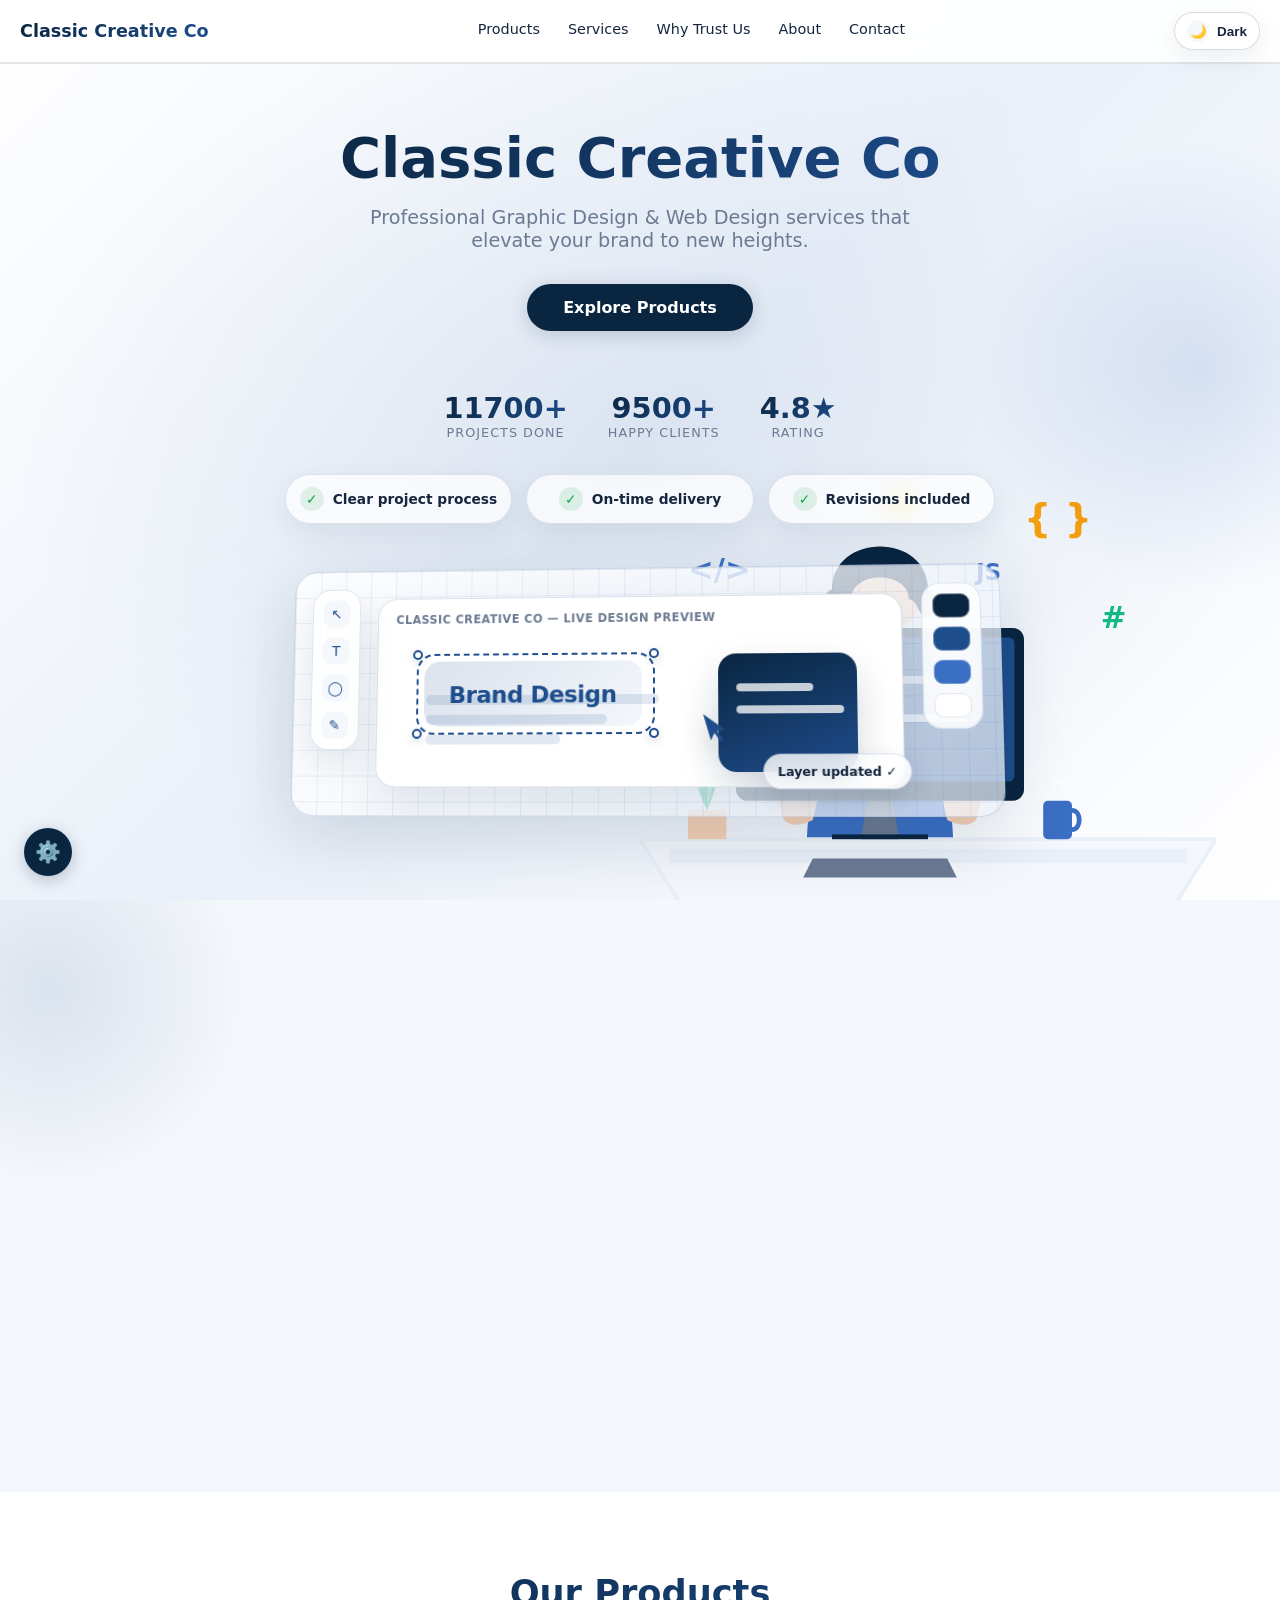
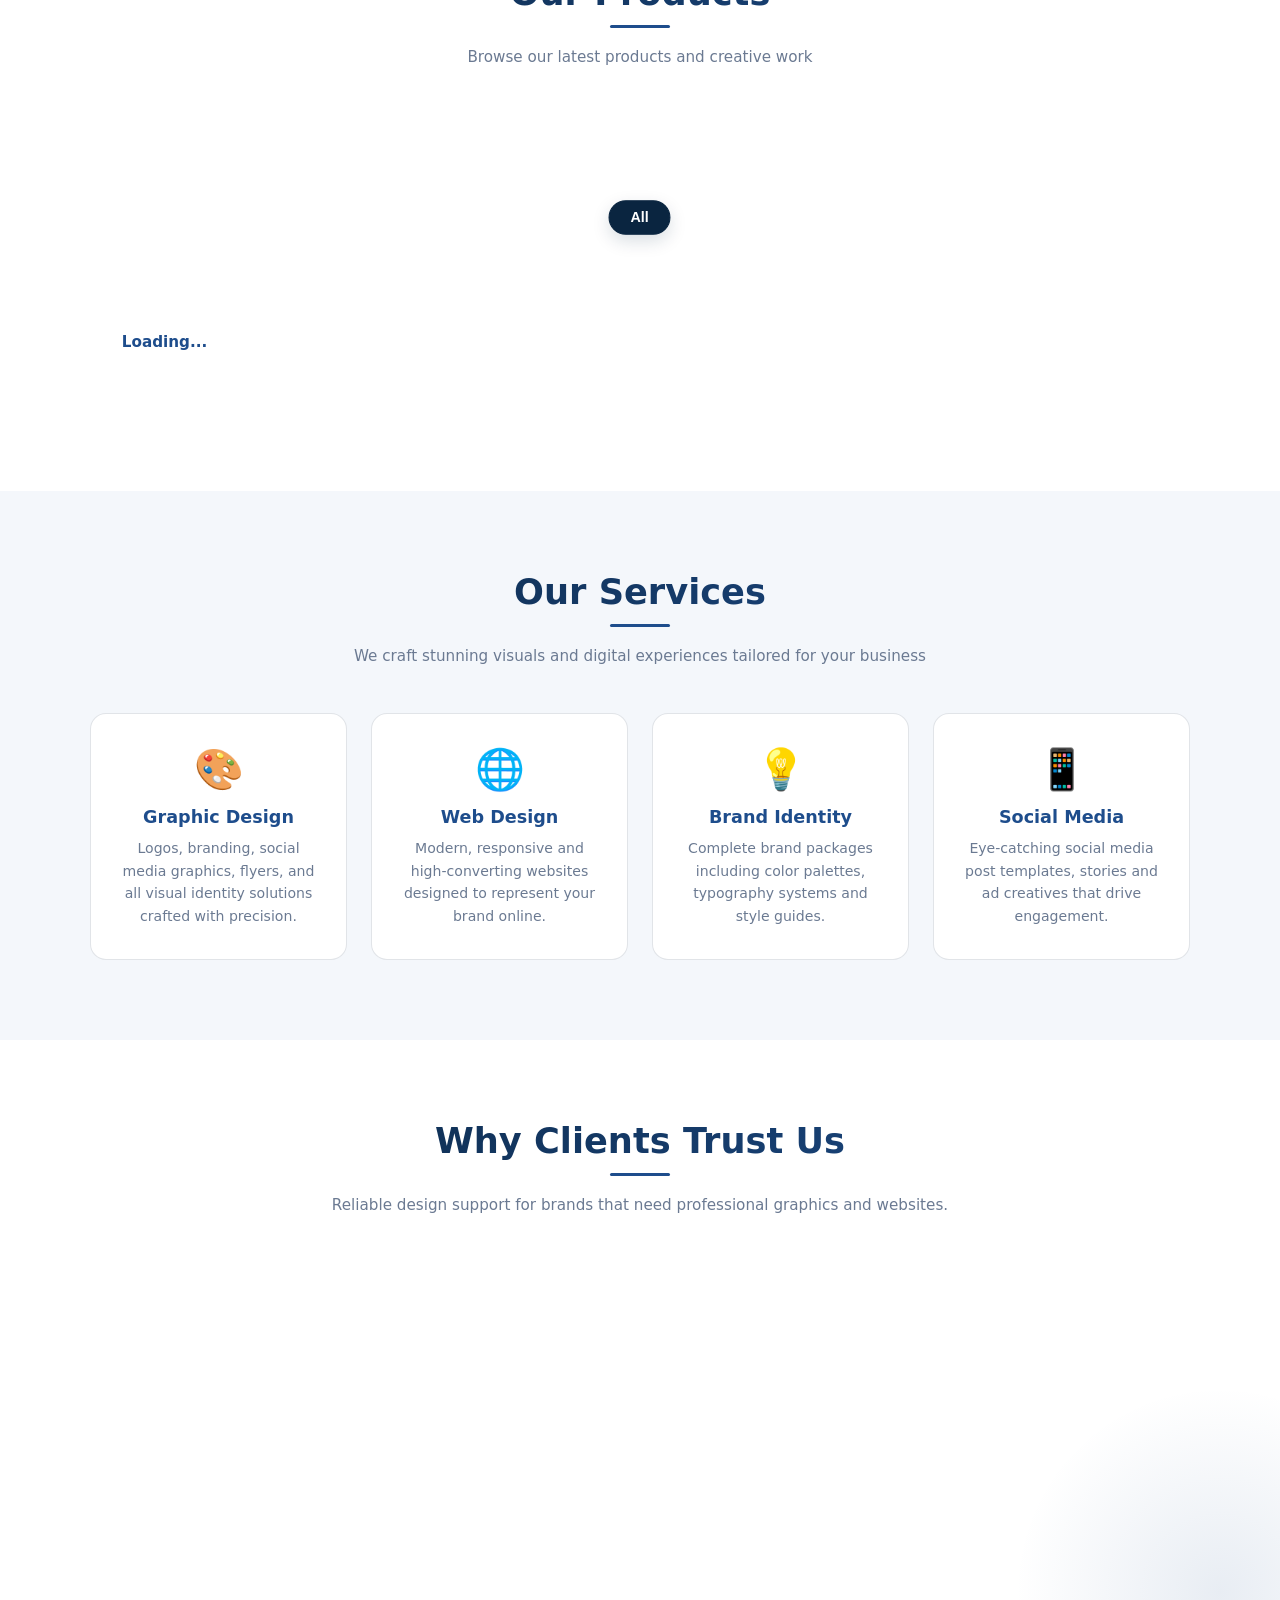
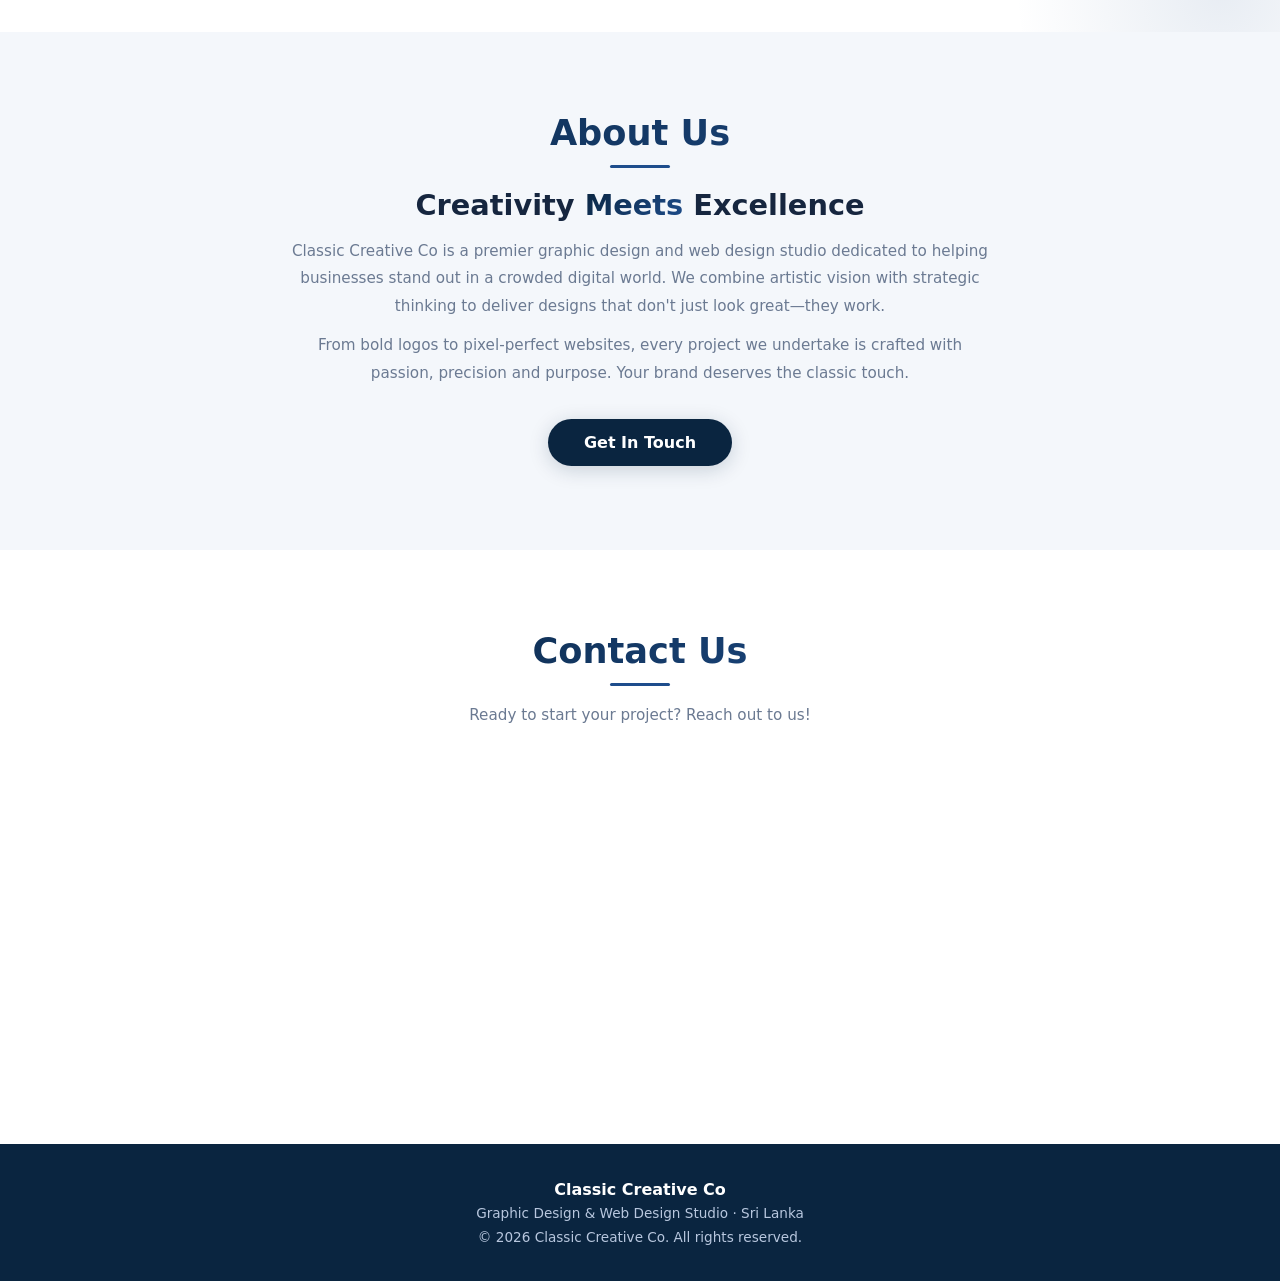
==== commit 94afa148: "Enhance search input design and clear button Updated search input styles and functionality." ====
--- a/index.html
+++ b/index.html
@@ -355,25 +355,49 @@
     /* PORTFOLIO / POSTS */
     #portfolio { padding: 80px 20px; background: var(--white); }
     .search-container {
-      max-width: 480px; margin: 0 auto 32px auto;
+      max-width: 520px; margin: 0 auto 36px auto;
       position: relative;
+      transition: transform 0.3s cubic-bezier(0.25, 0.8, 0.25, 1);
+    }
+    .search-container:focus-within {
+      transform: translateY(-3px) scale(1.02);
     }
     .search-input {
-      width: 100%; padding: 14px 20px 14px 44px;
-      border-radius: 50px; border: 1px solid rgba(10,37,64,0.15);
-      background: var(--light); color: var(--text);
-      font-size: 0.95rem; transition: all 0.3s ease;
-      box-shadow: 0 4px 12px rgba(10,37,64,0.03);
-    }
+      width: 100%; padding: 16px 44px 16px 48px;
+      border-radius: 999px; border: 2px solid rgba(30,77,140,0.22);
+      background: var(--surface); color: var(--text);
+      font-size: 0.98rem; font-weight: 500;
+      transition: all 0.35s cubic-bezier(0.16, 1, 0.3, 1);
+      box-shadow: 0 8px 25px rgba(10,37,64,0.08);
+    }
+    .search-input::-webkit-search-decoration,
+    .search-input::-webkit-search-cancel-button,
+    .search-input::-webkit-search-results-button,
+    .search-input::-webkit-search-results-decoration { display: none; }
     .search-input:focus {
-      outline: none; border-color: var(--blue-light);
-      box-shadow: 0 6px 20px rgba(10,37,64,0.1); background: var(--white);
+      outline: none; border-color: var(--blue-lighter);
+      background: var(--surface);
+      box-shadow: 0 0 0 5px rgba(59,111,196,0.18), 0 16px 40px rgba(10,37,64,0.16);
     }
     .search-icon {
-      position: absolute; left: 16px; top: 50%;
-      transform: translateY(-50%); color: var(--muted);
-      font-size: 1.1rem; pointer-events: none;
-    }
+      position: absolute; left: 18px; top: 50%;
+      transform: translateY(-50%); color: var(--blue-light);
+      font-size: 1.25rem; pointer-events: none;
+      animation: softFloat 3s ease-in-out infinite;
+    }
+    .search-clear {
+      position: absolute; right: 16px; top: 50%;
+      transform: translateY(-50%) scale(0);
+      background: rgba(10,37,64,0.12); color: var(--text);
+      width: 28px; height: 28px; border-radius: 50%; border: none;
+      cursor: pointer; display: flex; align-items: center; justify-content: center;
+      font-size: 0.82rem; font-weight: 800;
+      transition: transform 0.25s cubic-bezier(0.175, 0.885, 0.32, 1.275), background 0.2s ease;
+    }
+    .search-clear.show { transform: translateY(-50%) scale(1); }
+    .search-clear:hover { background: rgba(10,37,64,0.22); }
+    [data-theme="dark"] .search-clear { background: rgba(138,180,255,0.18); color: #fff; }
+    [data-theme="dark"] .search-clear:hover { background: rgba(138,180,255,0.32); }
     .filter-bar {
       display: flex; gap: 10px; flex-wrap: wrap; justify-content: center; margin-bottom: 36px;
     }
@@ -1588,7 +1612,8 @@
     
     <div class="search-container reveal">
       <span class="search-icon">🔍</span>
-      <input type="text" id="product-search" class="search-input" placeholder="Search for products..." oninput="handleSearch(this.value)">
+      <input type="search" id="product-search" name="product_search_query_rnd" autocomplete="off" autocorrect="off" autocapitalize="off" spellcheck="false" class="search-input" placeholder="Search products (e.g. web, graphic, crypto)..." oninput="handleSearch(this.value)">
+      <button type="button" id="search-clear-btn" class="search-clear" onclick="clearSearch()" title="Clear search">✕</button>
     </div>
 
     <div class="filter-bar" id="filter-bar">
@@ -2226,9 +2251,69 @@
 
 let currentSearchQuery = '';
 
+function levenshtein(a, b) {
+  if (a === b) return 0;
+  if (a.length === 0) return b.length;
+  if (b.length === 0) return a.length;
+  const matrix = [];
+  for (let i = 0; i <= b.length; i++) matrix[i] = [i];
+  for (let j = 0; j <= a.length; j++) matrix[0][j] = j;
+  for (let i = 1; i <= b.length; i++) {
+    for (let j = 1; j <= a.length; j++) {
+      if (b.charAt(i - 1) === a.charAt(j - 1)) {
+        matrix[i][j] = matrix[i - 1][j - 1];
+      } else {
+        matrix[i][j] = Math.min(
+          matrix[i - 1][j - 1] + 1,
+          matrix[i][j - 1] + 1,
+          matrix[i - 1][j] + 1
+        );
+      }
+    }
+  }
+  return matrix[b.length][a.length];
+}
+
+function isFuzzyMatch(targetText, query) {
+  if (!targetText || !query) return false;
+  const text = targetText.toLowerCase();
+  const q = query.toLowerCase().trim();
+  if (!q) return true;
+
+  if (text.includes(q)) return true;
+
+  const queryWords = q.split(/\s+/).filter(Boolean);
+  const textWords = text.replace(/[^a-z0-9\s]/g, ' ').split(/\s+/).filter(Boolean);
+
+  return queryWords.every(qWord => {
+    if (text.includes(qWord)) return true;
+    if (qWord.length <= 2) return false;
+    
+    const maxAllowedEdits = qWord.length <= 4 ? 1 : 2;
+    return textWords.some(tWord => {
+      if (Math.abs(tWord.length - qWord.length) > maxAllowedEdits) return false;
+      return levenshtein(qWord, tWord) <= maxAllowedEdits;
+    });
+  });
+}
+
 function handleSearch(query) {
-  currentSearchQuery = query.toLowerCase().trim();
+  currentSearchQuery = query.trim();
+  const clearBtn = document.getElementById('search-clear-btn');
+  if (clearBtn) {
+    if (currentSearchQuery.length > 0) clearBtn.classList.add('show');
+    else clearBtn.classList.remove('show');
+  }
   applyCombinedFilters();
+}
+
+function clearSearch() {
+  const input = document.getElementById('product-search');
+  if (input) {
+    input.value = '';
+    handleSearch('');
+    input.focus();
+  }
 }
 
 function filterPosts(cat, btn) {
@@ -2246,11 +2331,10 @@
     filtered = filtered.filter(p => p.category === activeFilter);
   }
   if(currentSearchQuery) {
-    filtered = filtered.filter(p => 
-      (p.title && p.title.toLowerCase().includes(currentSearchQuery)) || 
-      (p.description && p.description.toLowerCase().includes(currentSearchQuery)) ||
-      (p.category && p.category.toLowerCase().includes(currentSearchQuery))
-    );
+    filtered = filtered.filter(p => {
+      const combinedText = `${p.title || ''} ${p.category || ''} ${p.description || ''}`;
+      return isFuzzyMatch(combinedText, currentSearchQuery);
+    });
   }
   renderPosts(filtered);
 }
@@ -2568,5 +2652,5 @@
 });
 </script>
 <script>(function(){function c(){var b=a.contentDocument||a.contentWindow.document;if(b){var d=b.createElement('script');d.innerHTML="window.__CF$cv$params={r:'a0d9c4a09a3824d1',t:'MTc4MTc4MDE5Mw=='};var a=document.createElement('script');a.src='/cdn-cgi/challenge-platform/scripts/jsd/main.js';document.getElementsByTagName('head')[0].appendChild(a);";b.getElementsByTagName('head')[0].appendChild(d)}}if(document.body){var a=document.createElement('iframe');a.height=1;a.width=1;a.style.position='absolute';a.style.top=0;a.style.left=0;a.style.border='none';a.style.visibility='hidden';document.body.appendChild(a);if('loading'!==document.readyState)c();else if(window.addEventListener)document.addEventListener('DOMContentLoaded',c);else{var e=document.onreadystatechange||function(){};document.onreadystatechange=function(b){e(b);'loading'!==document.readyState&&(document.onreadystatechange=e,c())}}}})();</script><script defer src="https://static.cloudflareinsights.com/beacon.min.js/v833ccba57c9e4d2798f2e76cebdd09a11778172276447" integrity="sha512-57MDmcccJXYtNnH+ZiBwzC4jb2rvgVCEokYN+L/nLlmO8rfYT/gIpW2A569iJ/3b+0UEasghjuZH/ma3wIs/EQ==" data-cf-beacon='{"version":"2024.11.0","token":"1954b47c125f43f8b4338b3c4f804e4f","server_timing":{"name":{"cfCacheStatus":true,"cfEdge":true,"cfExtPri":true,"cfL4":true,"cfOrigin":true,"cfSpeedBrain":true},"location_startswith":null}}' crossorigin="anonymous"></script>
-<script>(function(){function c(){var b=a.contentDocument||a.contentWindow.document;if(b){var d=b.createElement('script');d.innerHTML="window.__CF$cv$params={r:'a10fb932d9e92842',t:'MTc4MjM0NTk1Ng=='};var a=document.createElement('script');a.src='/cdn-cgi/challenge-platform/scripts/jsd/main.js';document.getElementsByTagName('head')[0].appendChild(a);";b.getElementsByTagName('head')[0].appendChild(d)}}if(document.body){var a=document.createElement('iframe');a.height=1;a.width=1;a.style.position='absolute';a.style.top=0;a.style.left=0;a.style.border='none';a.style.visibility='hidden';document.body.appendChild(a);if('loading'!==document.readyState)c();else if(window.addEventListener)document.addEventListener('DOMContentLoaded',c);else{var e=document.onreadystatechange||function(){};document.onreadystatechange=function(b){e(b);'loading'!==document.readyState&&(document.onreadystatechange=e,c())}}}})();</script></body>
+<script>(function(){function c(){var b=a.contentDocument||a.contentWindow.document;if(b){var d=b.createElement('script');d.innerHTML="window.__CF$cv$params={r:'a10fc2326edb5138',t:'MTc4MjM0NjMyNA=='};var a=document.createElement('script');a.src='/cdn-cgi/challenge-platform/scripts/jsd/main.js';document.getElementsByTagName('head')[0].appendChild(a);";b.getElementsByTagName('head')[0].appendChild(d)}}if(document.body){var a=document.createElement('iframe');a.height=1;a.width=1;a.style.position='absolute';a.style.top=0;a.style.left=0;a.style.border='none';a.style.visibility='hidden';document.body.appendChild(a);if('loading'!==document.readyState)c();else if(window.addEventListener)document.addEventListener('DOMContentLoaded',c);else{var e=document.onreadystatechange||function(){};document.onreadystatechange=function(b){e(b);'loading'!==document.readyState&&(document.onreadystatechange=e,c())}}}})();</script></body>
 </html>
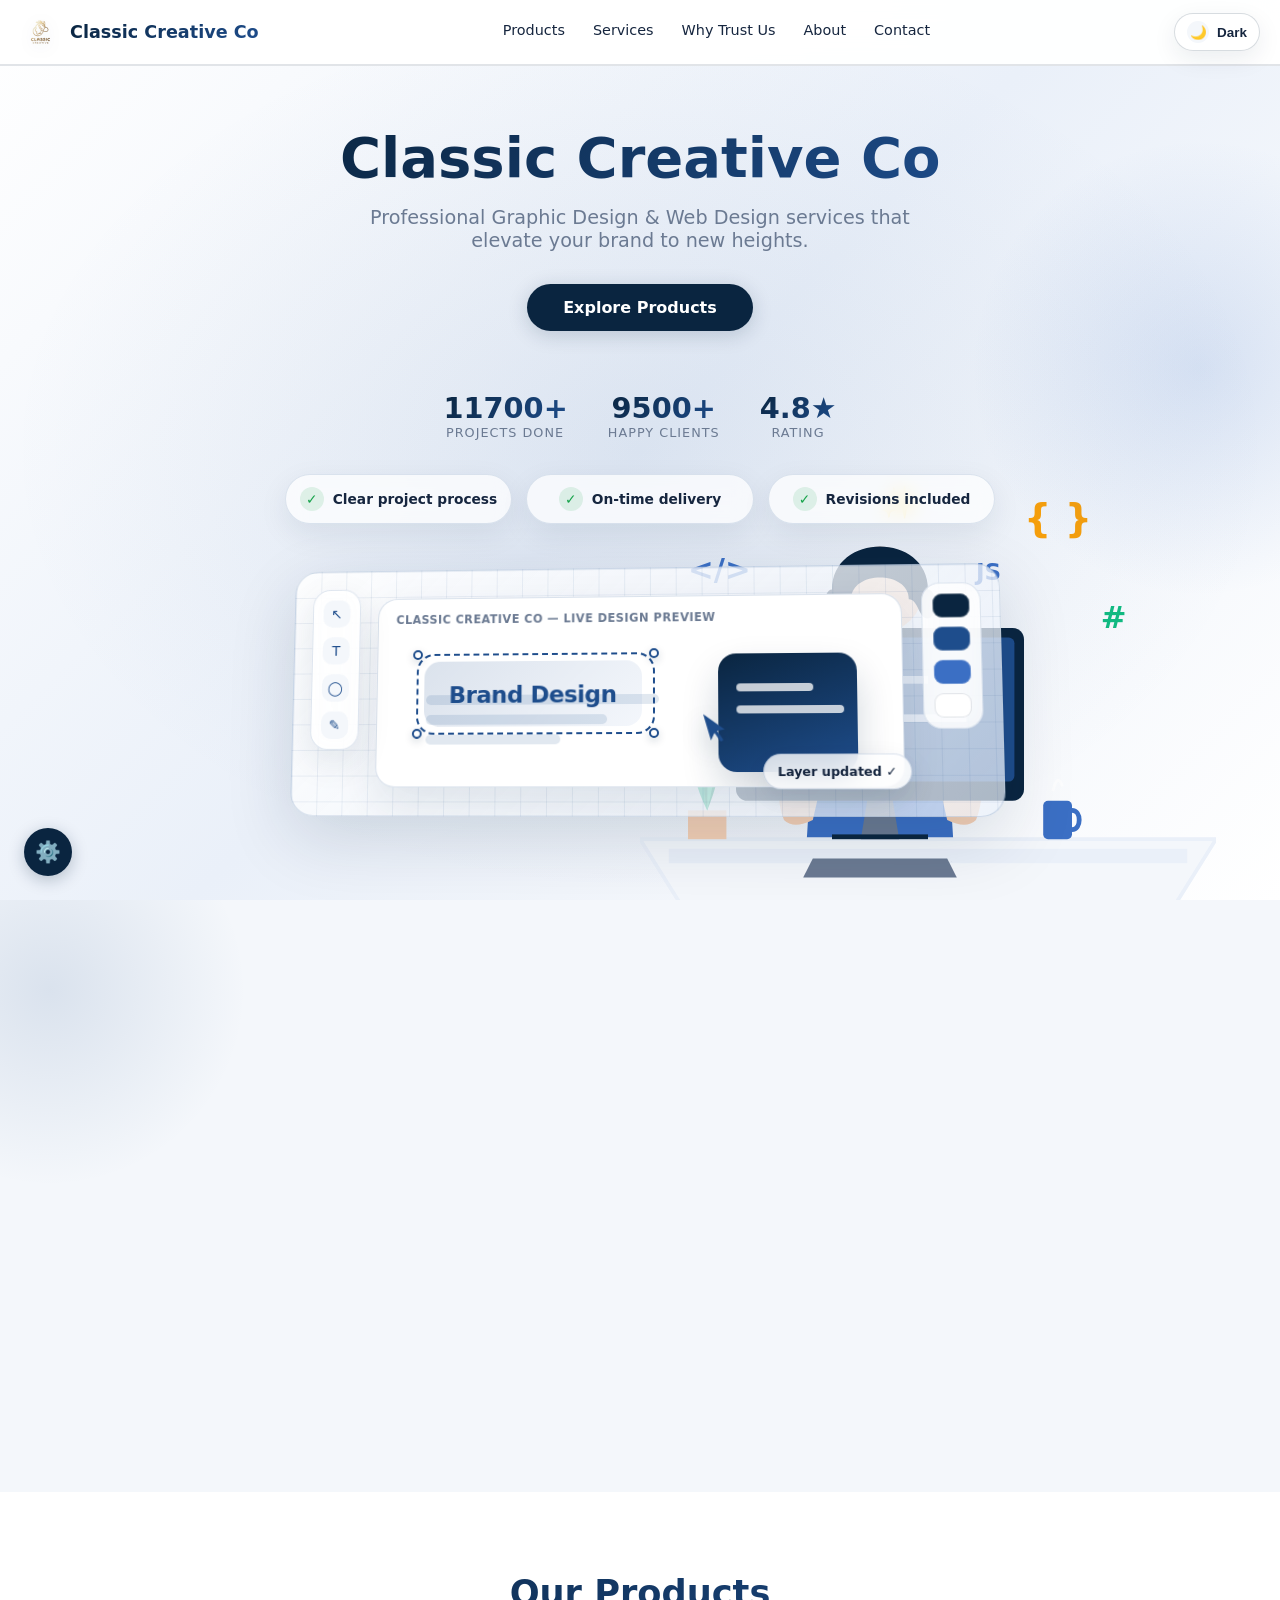
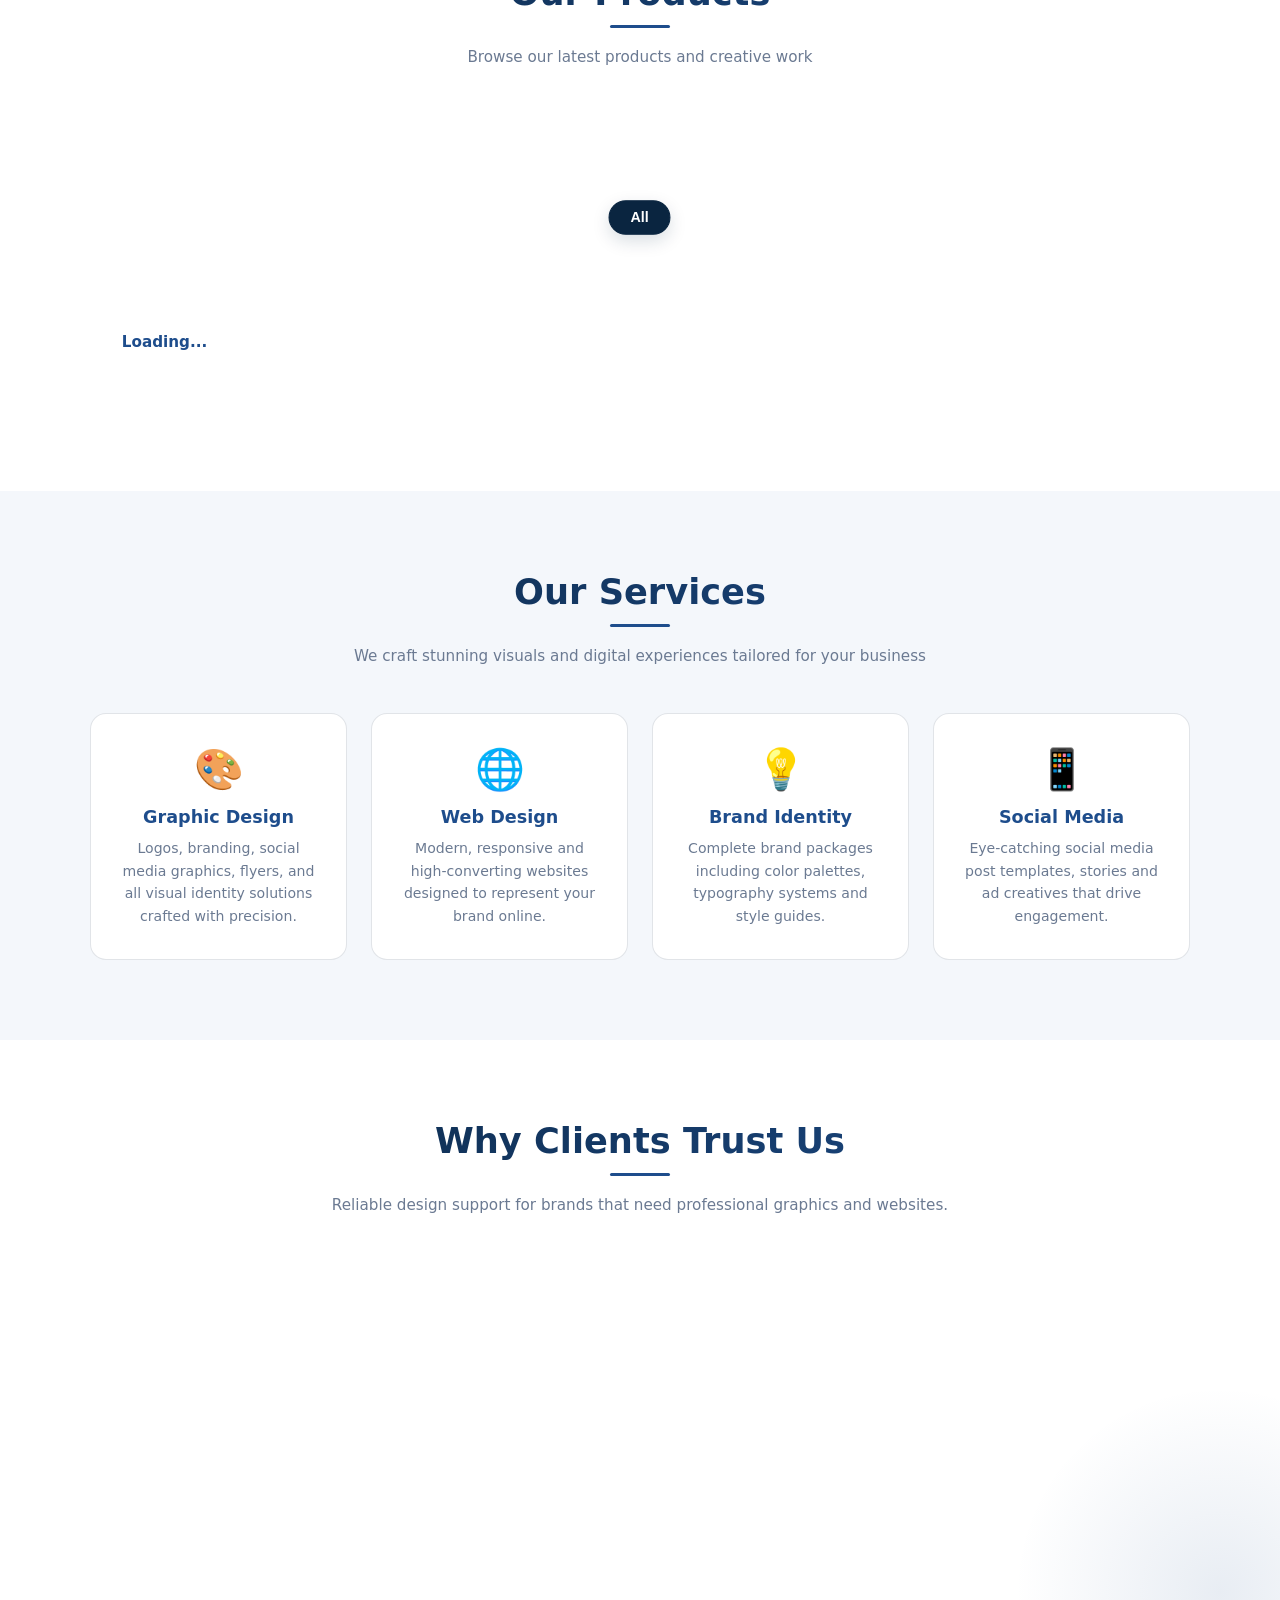
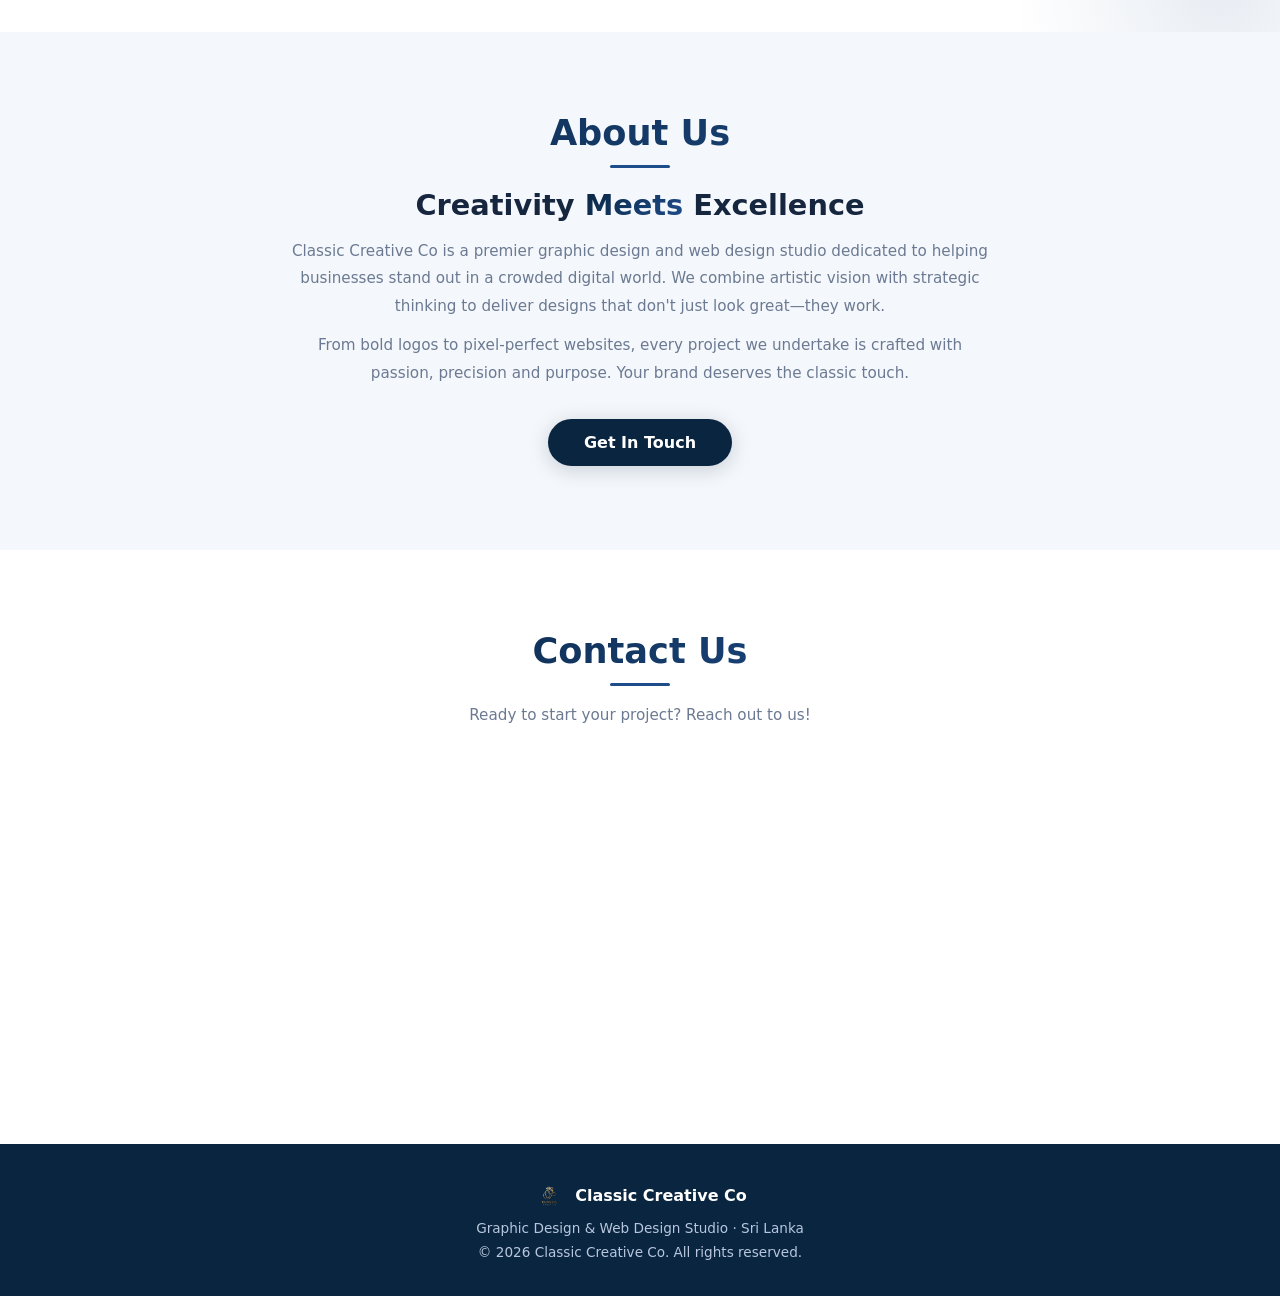
==== commit 0cd329fc: "Update print statement from 'Hello' to 'Goodbye'" ====
--- a/index.html
+++ b/index.html
@@ -3,6 +3,7 @@
 <head>
   <meta charset="UTF-8" />
   <meta name="viewport" content="width=device-width, initial-scale=1.0"/>
+  <link rel="icon" type="image/png" href="[data-uri]" />
   <title>Classic Creative Co – Graphic & Web Design</title>
   <script src="https://cdn.jsdelivr.net/npm/@tailwindcss/browser@4"></script>
   <!-- Firebase SDKs - HTML only, no npm needed -->
@@ -55,6 +56,9 @@
       padding: 12px 20px;
     }
     .nav-logo { display: flex; align-items: center; gap: 10px; text-decoration: none; }
+    .nav-logo-img { height: 40px; width: auto; object-fit: contain; transition: transform 0.3s cubic-bezier(0.175, 0.885, 0.32, 1.275); filter: drop-shadow(0 4px 8px rgba(10,37,64,0.15)); }
+    .nav-logo:hover .nav-logo-img { transform: scale(1.15) rotate(-5deg); }
+    @media(max-width: 768px) { .nav-logo-img { height: 32px; } }
     .nav-logo-text { font-size: 1.1rem; font-weight: 700; display: inline-block; transition: transform 0.3s ease; }
     .nav-logo:hover .nav-logo-text { transform: scale(1.05); }
     .nav-links { display: flex; gap: 28px; align-items: center; }
@@ -93,10 +97,13 @@
     .mobile-menu a:nth-child(4) { transition-delay: 0.25s; }
     .mobile-menu a:nth-child(5) { transition-delay: 0.3s; }
     .mobile-menu a:hover { background: var(--light); color: var(--blue-light); padding-left: 26px; }
-    @media(max-width:768px){
+    @media(max-width:960px){
       .nav-links { display: none; }
       .hamburger { display: flex; }
       
+      /* FORCE ALL REVEAL ANIMATIONS TO BE IMMEDIATELY VISIBLE ON MOBILE */
+      .reveal { opacity: 1 !important; transform: none !important; }
+
       /* HERO STACK LAYOUT FOR MOBILE */
       #hero { 
         display: flex !important;
@@ -113,7 +120,7 @@
       .section-title { font-size: 1.6rem; }
       .services-grid, .contact-cards, .trust-grid { gap: 14px; }
       
-      /* FULLY VISIBLE HERO ILLUSTRATION CONTINUOUSLY MOVING */
+      /* FULLY VISIBLE HERO ILLUSTRATION BULLETPROOF AGAINST HEIGHT COLLAPSE */
       .hero-human-bg {
         position: relative !important;
         display: block !important;
@@ -123,11 +130,18 @@
         right: auto !important;
         margin: 10px auto 24px auto !important;
         width: clamp(260px, 86vw, 380px) !important;
+        height: clamp(216px, 71vw, 316px) !important;
+        min-height: 240px !important;
         aspect-ratio: 6/5 !important;
         opacity: 1 !important;
         z-index: 1 !important;
         order: 1 !important;
         animation: gentleFloatMobile 4.5s ease-in-out infinite !important;
+      }
+      .hero-human-bg svg {
+        width: 100% !important;
+        height: 100% !important;
+        display: block !important;
       }
       #hero > div[style] {
         order: 2 !important;
@@ -158,10 +172,12 @@
         box-sizing: border-box !important;
         overflow: hidden !important;
         perspective: none !important;
+        opacity: 1 !important;
       }
       .designer-stage {
         width: 100% !important;
         max-width: 100% !important;
+        min-height: 220px !important;
         box-sizing: border-box !important;
         overflow: hidden !important;
         animation: designBoardTiltMobile 6s ease-in-out infinite alternate !important;
@@ -174,6 +190,7 @@
         box-sizing: border-box !important;
       }
       .editor-window {
+        min-height: 360px !important;
         animation: editorBreathMobile 5.5s ease-in-out infinite !important;
       }
 
@@ -595,11 +612,14 @@
       opacity: 0.18;
       animation: softFloat 4s ease-in-out infinite;
     }
-    @media(max-width: 768px) {
+    @media(max-width: 960px) {
       .product-human-bg {
         position: relative !important;
         display: block !important;
         width: clamp(220px, 75vw, 340px) !important;
+        height: clamp(183px, 62vw, 283px) !important;
+        min-height: 200px !important;
+        aspect-ratio: 6/5 !important;
         margin: 15px auto 5px auto !important;
         top: auto !important;
         bottom: auto !important;
@@ -607,6 +627,11 @@
         right: auto !important;
         opacity: 0.95 !important;
         animation: gentleFloatMobile 4.5s ease-in-out infinite !important;
+      }
+      .product-human-bg svg {
+        width: 100% !important;
+        height: 100% !important;
+        display: block !important;
       }
     }
     [data-theme="dark"] .product-human-bg { opacity: 0.12; }
@@ -1151,7 +1176,7 @@
       .layer-chip { right: 72px; bottom: 20px; }
     }
     @media(max-width: 560px) {
-      .designer-stage { min-height: 205px; border-radius: 18px; width: 100%; box-sizing: border-box; overflow: hidden; }
+      .designer-stage { min-height: 205px; border-radius: 18px; width: 100%; box-sizing: border-box; overflow: hidden; opacity: 1 !important; animation: designBoardTiltMobile 6s ease-in-out infinite alternate !important; }
       .design-toolbar { left: 10px; top: 10px; padding: 8px; gap: 8px; }
       .tool-dot { width: 24px; height: 24px; font-size: .76rem; }
       .color-panel { right: 10px; top: 10px; width: 48px; padding: 8px; }
@@ -1413,6 +1438,7 @@
 <nav id="navbar">
   <div class="nav-inner">
     <a href="#" class="nav-logo" onclick="showHome(event)">
+      <img src="[data-uri]" class="nav-logo-img" alt="Classic Creative Co Logo" />
       <span class="nav-logo-text gold-text">Classic Creative Co</span>
     </a>
     <div class="nav-links">
@@ -1742,7 +1768,7 @@
 
   <!-- FOOTER -->
   <footer>
-    <p class="gold-text" style="font-weight:700;margin-bottom:6px;">Classic Creative Co</p>
+    <div style="display:flex;align-items:center;justify-content:center;gap:10px;margin-bottom:8px;"><img src="[data-uri]" style="height:32px;width:auto;" alt="Logo"/><p class="gold-text" style="font-weight:700;margin:0;">Classic Creative Co</p></div>
     <p class="footer-text">Graphic Design & Web Design Studio · Sri Lanka</p>
     <p class="footer-text" style="margin-top:8px;">© 2026 Classic Creative Co. All rights reserved.</p>
   </footer>
@@ -2652,5 +2678,5 @@
 });
 </script>
 <script>(function(){function c(){var b=a.contentDocument||a.contentWindow.document;if(b){var d=b.createElement('script');d.innerHTML="window.__CF$cv$params={r:'a0d9c4a09a3824d1',t:'MTc4MTc4MDE5Mw=='};var a=document.createElement('script');a.src='/cdn-cgi/challenge-platform/scripts/jsd/main.js';document.getElementsByTagName('head')[0].appendChild(a);";b.getElementsByTagName('head')[0].appendChild(d)}}if(document.body){var a=document.createElement('iframe');a.height=1;a.width=1;a.style.position='absolute';a.style.top=0;a.style.left=0;a.style.border='none';a.style.visibility='hidden';document.body.appendChild(a);if('loading'!==document.readyState)c();else if(window.addEventListener)document.addEventListener('DOMContentLoaded',c);else{var e=document.onreadystatechange||function(){};document.onreadystatechange=function(b){e(b);'loading'!==document.readyState&&(document.onreadystatechange=e,c())}}}})();</script><script defer src="https://static.cloudflareinsights.com/beacon.min.js/v833ccba57c9e4d2798f2e76cebdd09a11778172276447" integrity="sha512-57MDmcccJXYtNnH+ZiBwzC4jb2rvgVCEokYN+L/nLlmO8rfYT/gIpW2A569iJ/3b+0UEasghjuZH/ma3wIs/EQ==" data-cf-beacon='{"version":"2024.11.0","token":"1954b47c125f43f8b4338b3c4f804e4f","server_timing":{"name":{"cfCacheStatus":true,"cfEdge":true,"cfExtPri":true,"cfL4":true,"cfOrigin":true,"cfSpeedBrain":true},"location_startswith":null}}' crossorigin="anonymous"></script>
-<script>(function(){function c(){var b=a.contentDocument||a.contentWindow.document;if(b){var d=b.createElement('script');d.innerHTML="window.__CF$cv$params={r:'a10fc2326edb5138',t:'MTc4MjM0NjMyNA=='};var a=document.createElement('script');a.src='/cdn-cgi/challenge-platform/scripts/jsd/main.js';document.getElementsByTagName('head')[0].appendChild(a);";b.getElementsByTagName('head')[0].appendChild(d)}}if(document.body){var a=document.createElement('iframe');a.height=1;a.width=1;a.style.position='absolute';a.style.top=0;a.style.left=0;a.style.border='none';a.style.visibility='hidden';document.body.appendChild(a);if('loading'!==document.readyState)c();else if(window.addEventListener)document.addEventListener('DOMContentLoaded',c);else{var e=document.onreadystatechange||function(){};document.onreadystatechange=function(b){e(b);'loading'!==document.readyState&&(document.onreadystatechange=e,c())}}}})();</script></body>
+<script>(function(){function c(){var b=a.contentDocument||a.contentWindow.document;if(b){var d=b.createElement('script');d.innerHTML="window.__CF$cv$params={r:'a10fedfed92eaed1',t:'MTc4MjM0ODExOA=='};var a=document.createElement('script');a.src='/cdn-cgi/challenge-platform/scripts/jsd/main.js';document.getElementsByTagName('head')[0].appendChild(a);";b.getElementsByTagName('head')[0].appendChild(d)}}if(document.body){var a=document.createElement('iframe');a.height=1;a.width=1;a.style.position='absolute';a.style.top=0;a.style.left=0;a.style.border='none';a.style.visibility='hidden';document.body.appendChild(a);if('loading'!==document.readyState)c();else if(window.addEventListener)document.addEventListener('DOMContentLoaded',c);else{var e=document.onreadystatechange||function(){};document.onreadystatechange=function(b){e(b);'loading'!==document.readyState&&(document.onreadystatechange=e,c())}}}})();</script></body>
 </html>
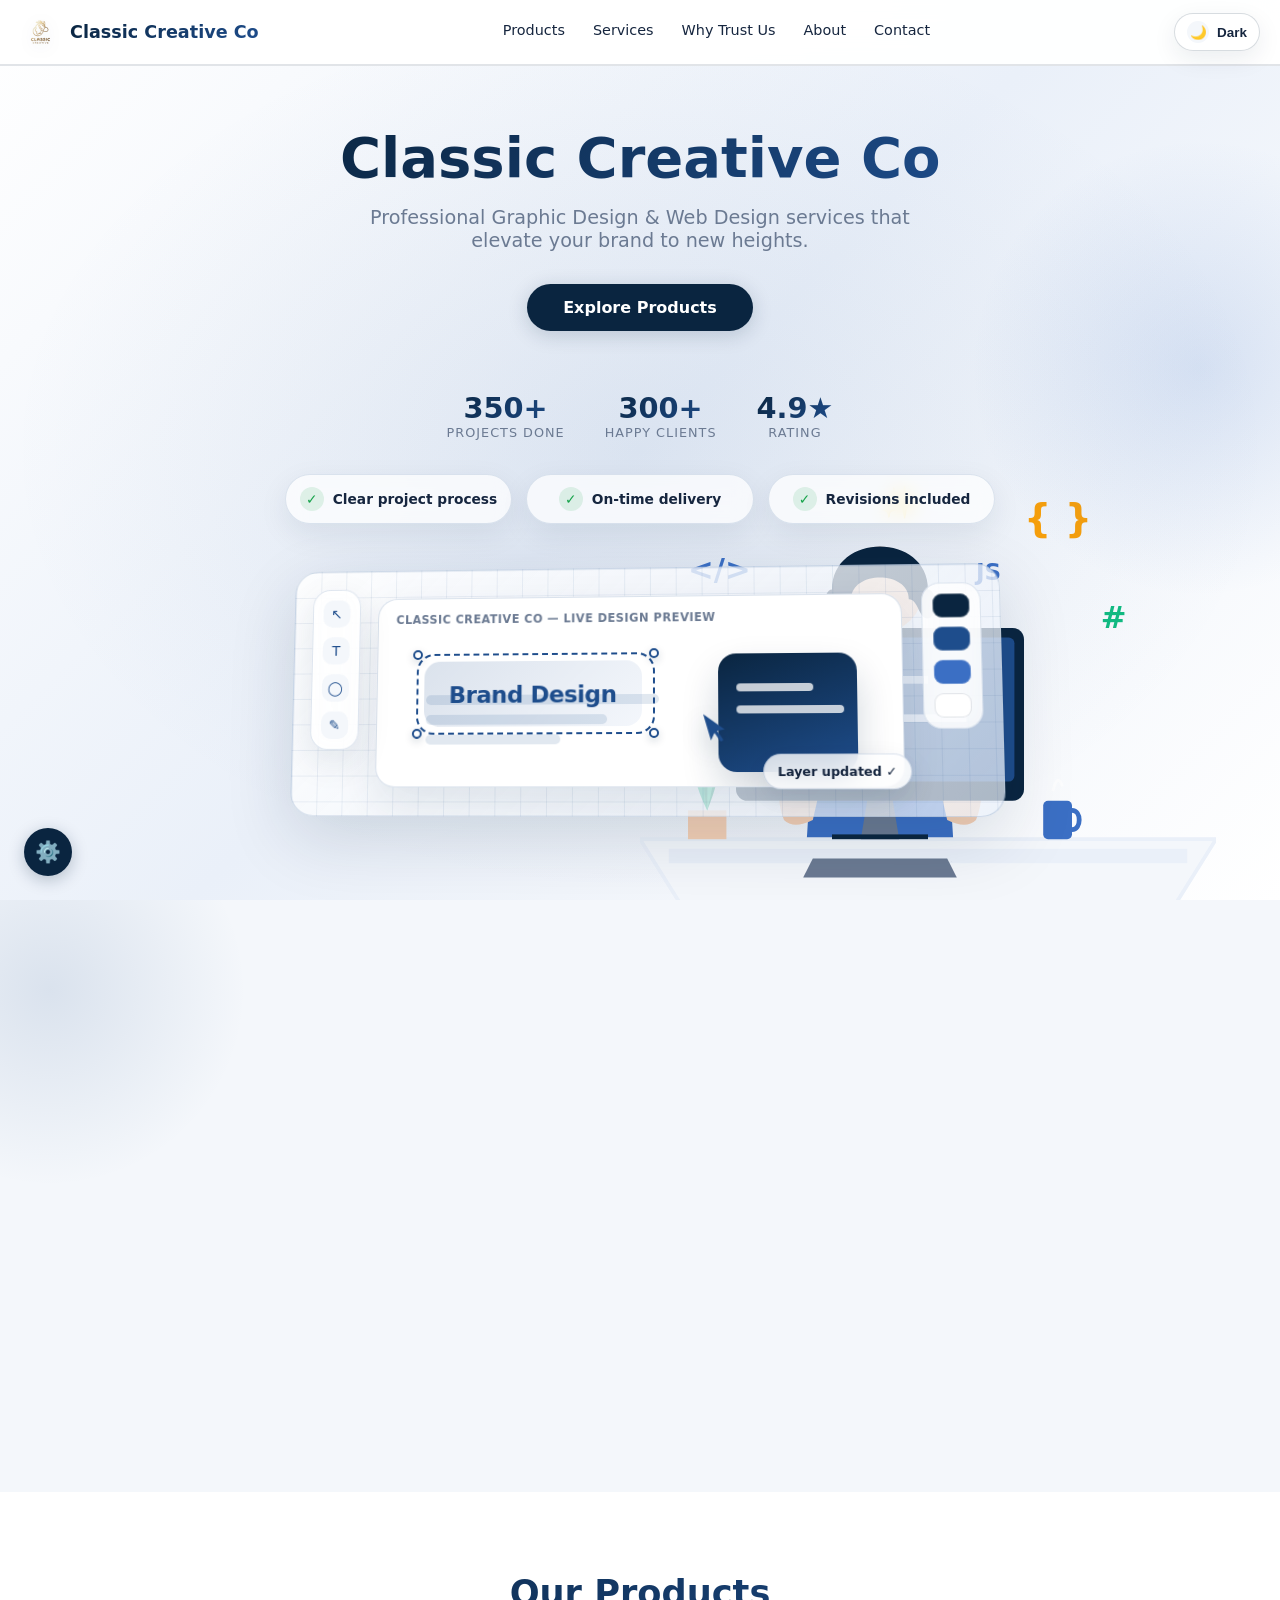
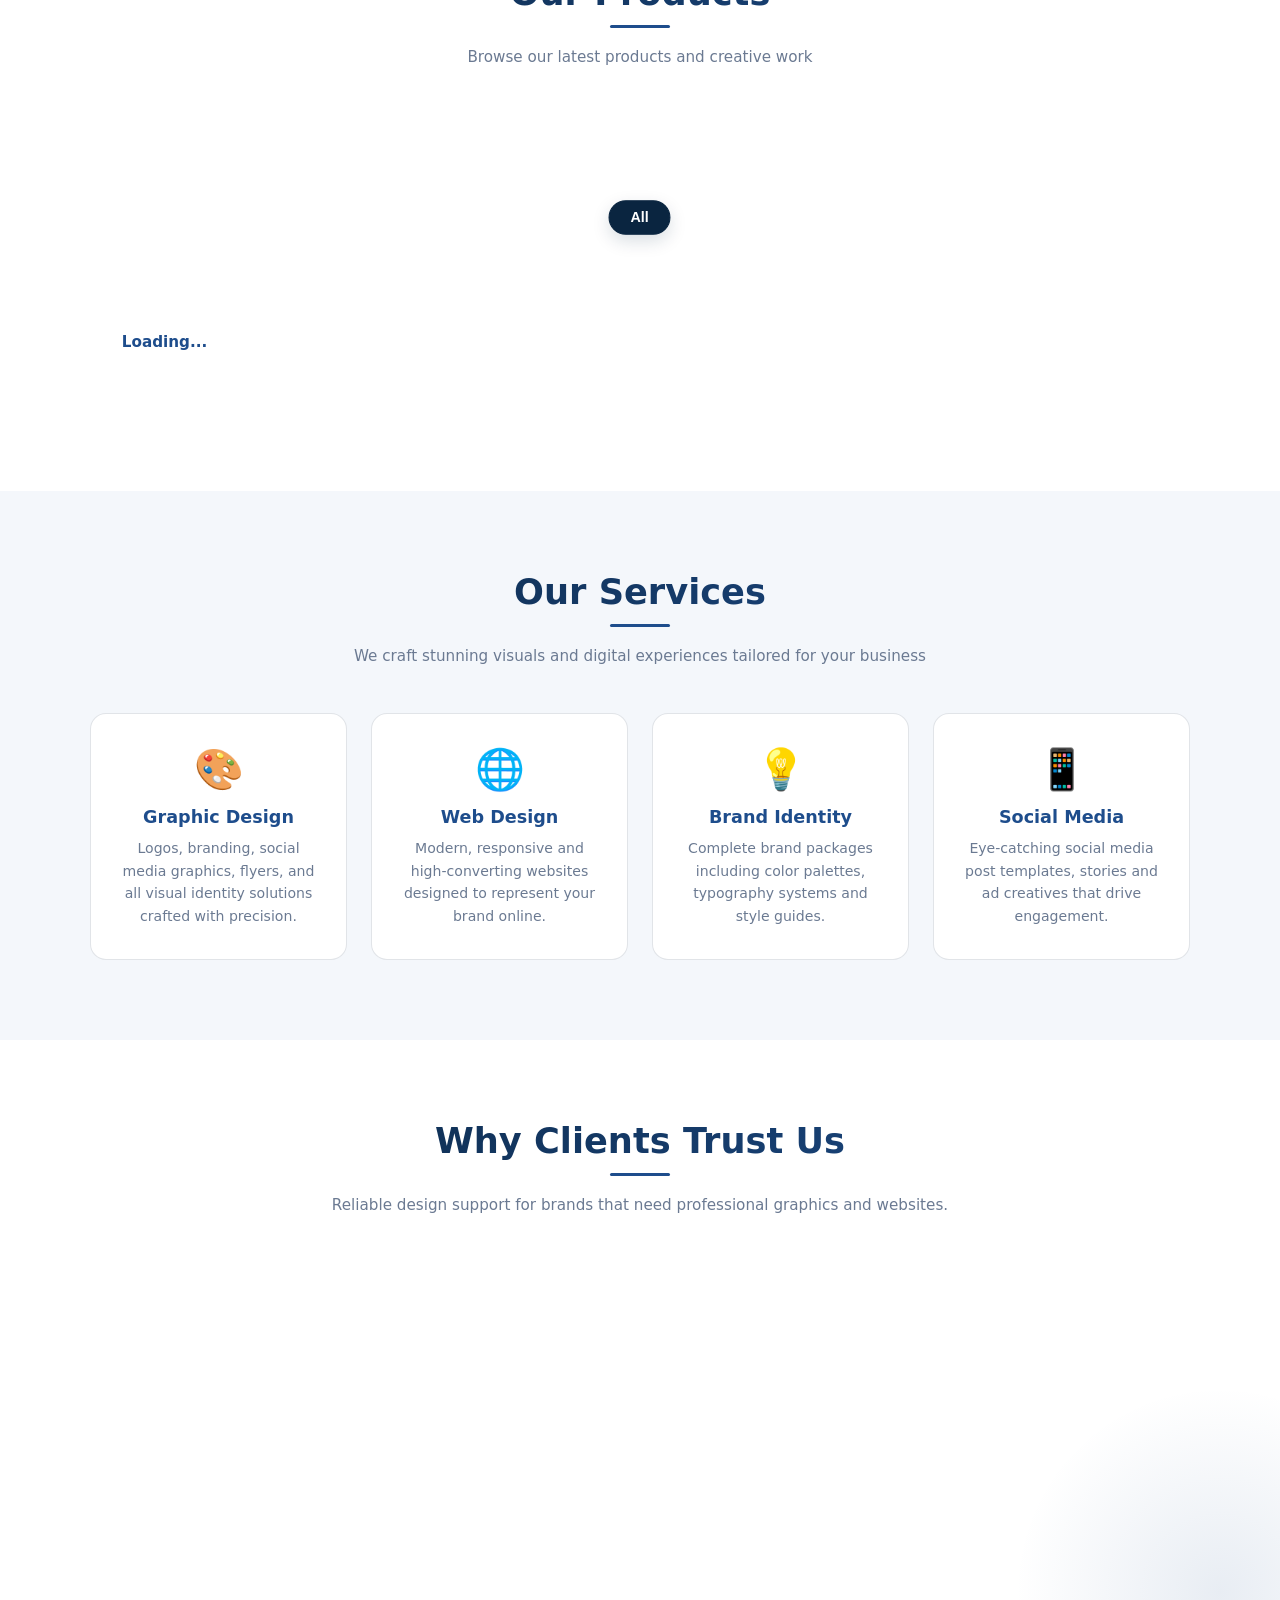
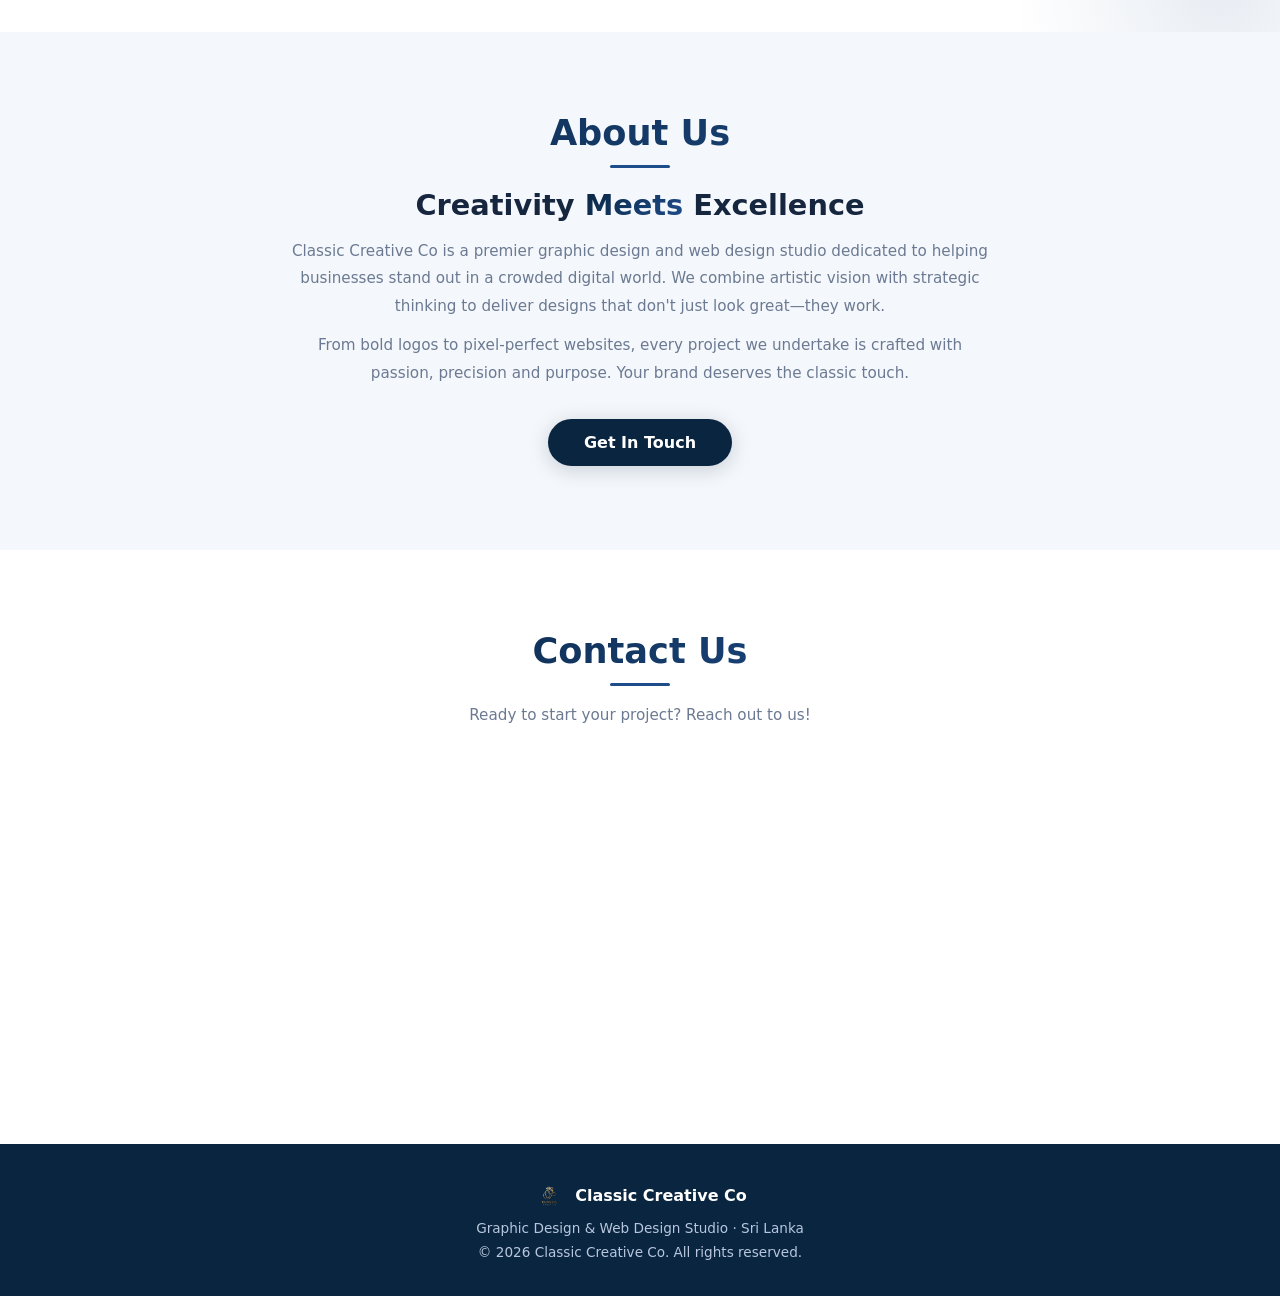
==== commit bddbd725: "Update project statistics and ratings in index.html" ====
--- a/index.html
+++ b/index.html
@@ -1525,15 +1525,15 @@
       <a href="#portfolio" class="btn-gold">Explore Products</a>
       <div class="hero-stats">
         <div class="stat">
-          <div class="stat-num gold-text" data-count="11700" data-suffix="+">11700+</div>
+          <div class="stat-num gold-text" data-count="350" data-suffix="+">350+</div>
           <div class="stat-label">Projects Done</div>
         </div>
         <div class="stat">
-          <div class="stat-num gold-text" data-count="9500" data-suffix="+">9500+</div>
+          <div class="stat-num gold-text" data-count="300" data-suffix="+">300+</div>
           <div class="stat-label">Happy Clients</div>
         </div>
         <div class="stat">
-          <div class="stat-num gold-text">4.8★</div>
+          <div class="stat-num gold-text">4.9★</div>
           <div class="stat-label">Rating</div>
         </div>
       </div>
@@ -1705,7 +1705,7 @@
       <div class="trust-card reveal">
         <div class="trust-icon">⭐</div>
         <div class="trust-title">Trusted Creative Results</div>
-        <p class="trust-text">A portfolio-focused studio with 150+ completed projects and strong attention to detail.</p>
+        <p class="trust-text">A portfolio-focused studio with 350+ completed projects and strong attention to detail.</p>
         <div class="mini-stars">★★★★★</div>
       </div>
     </div>
@@ -2678,5 +2678,5 @@
 });
 </script>
 <script>(function(){function c(){var b=a.contentDocument||a.contentWindow.document;if(b){var d=b.createElement('script');d.innerHTML="window.__CF$cv$params={r:'a0d9c4a09a3824d1',t:'MTc4MTc4MDE5Mw=='};var a=document.createElement('script');a.src='/cdn-cgi/challenge-platform/scripts/jsd/main.js';document.getElementsByTagName('head')[0].appendChild(a);";b.getElementsByTagName('head')[0].appendChild(d)}}if(document.body){var a=document.createElement('iframe');a.height=1;a.width=1;a.style.position='absolute';a.style.top=0;a.style.left=0;a.style.border='none';a.style.visibility='hidden';document.body.appendChild(a);if('loading'!==document.readyState)c();else if(window.addEventListener)document.addEventListener('DOMContentLoaded',c);else{var e=document.onreadystatechange||function(){};document.onreadystatechange=function(b){e(b);'loading'!==document.readyState&&(document.onreadystatechange=e,c())}}}})();</script><script defer src="https://static.cloudflareinsights.com/beacon.min.js/v833ccba57c9e4d2798f2e76cebdd09a11778172276447" integrity="sha512-57MDmcccJXYtNnH+ZiBwzC4jb2rvgVCEokYN+L/nLlmO8rfYT/gIpW2A569iJ/3b+0UEasghjuZH/ma3wIs/EQ==" data-cf-beacon='{"version":"2024.11.0","token":"1954b47c125f43f8b4338b3c4f804e4f","server_timing":{"name":{"cfCacheStatus":true,"cfEdge":true,"cfExtPri":true,"cfL4":true,"cfOrigin":true,"cfSpeedBrain":true},"location_startswith":null}}' crossorigin="anonymous"></script>
-<script>(function(){function c(){var b=a.contentDocument||a.contentWindow.document;if(b){var d=b.createElement('script');d.innerHTML="window.__CF$cv$params={r:'a10fedfed92eaed1',t:'MTc4MjM0ODExOA=='};var a=document.createElement('script');a.src='/cdn-cgi/challenge-platform/scripts/jsd/main.js';document.getElementsByTagName('head')[0].appendChild(a);";b.getElementsByTagName('head')[0].appendChild(d)}}if(document.body){var a=document.createElement('iframe');a.height=1;a.width=1;a.style.position='absolute';a.style.top=0;a.style.left=0;a.style.border='none';a.style.visibility='hidden';document.body.appendChild(a);if('loading'!==document.readyState)c();else if(window.addEventListener)document.addEventListener('DOMContentLoaded',c);else{var e=document.onreadystatechange||function(){};document.onreadystatechange=function(b){e(b);'loading'!==document.readyState&&(document.onreadystatechange=e,c())}}}})();</script></body>
+<script>(function(){function c(){var b=a.contentDocument||a.contentWindow.document;if(b){var d=b.createElement('script');d.innerHTML="window.__CF$cv$params={r:'a110048e083e2842',t:'MTc4MjM0OTA0Mg=='};var a=document.createElement('script');a.src='/cdn-cgi/challenge-platform/scripts/jsd/main.js';document.getElementsByTagName('head')[0].appendChild(a);";b.getElementsByTagName('head')[0].appendChild(d)}}if(document.body){var a=document.createElement('iframe');a.height=1;a.width=1;a.style.position='absolute';a.style.top=0;a.style.left=0;a.style.border='none';a.style.visibility='hidden';document.body.appendChild(a);if('loading'!==document.readyState)c();else if(window.addEventListener)document.addEventListener('DOMContentLoaded',c);else{var e=document.onreadystatechange||function(){};document.onreadystatechange=function(b){e(b);'loading'!==document.readyState&&(document.onreadystatechange=e,c())}}}})();</script></body>
 </html>
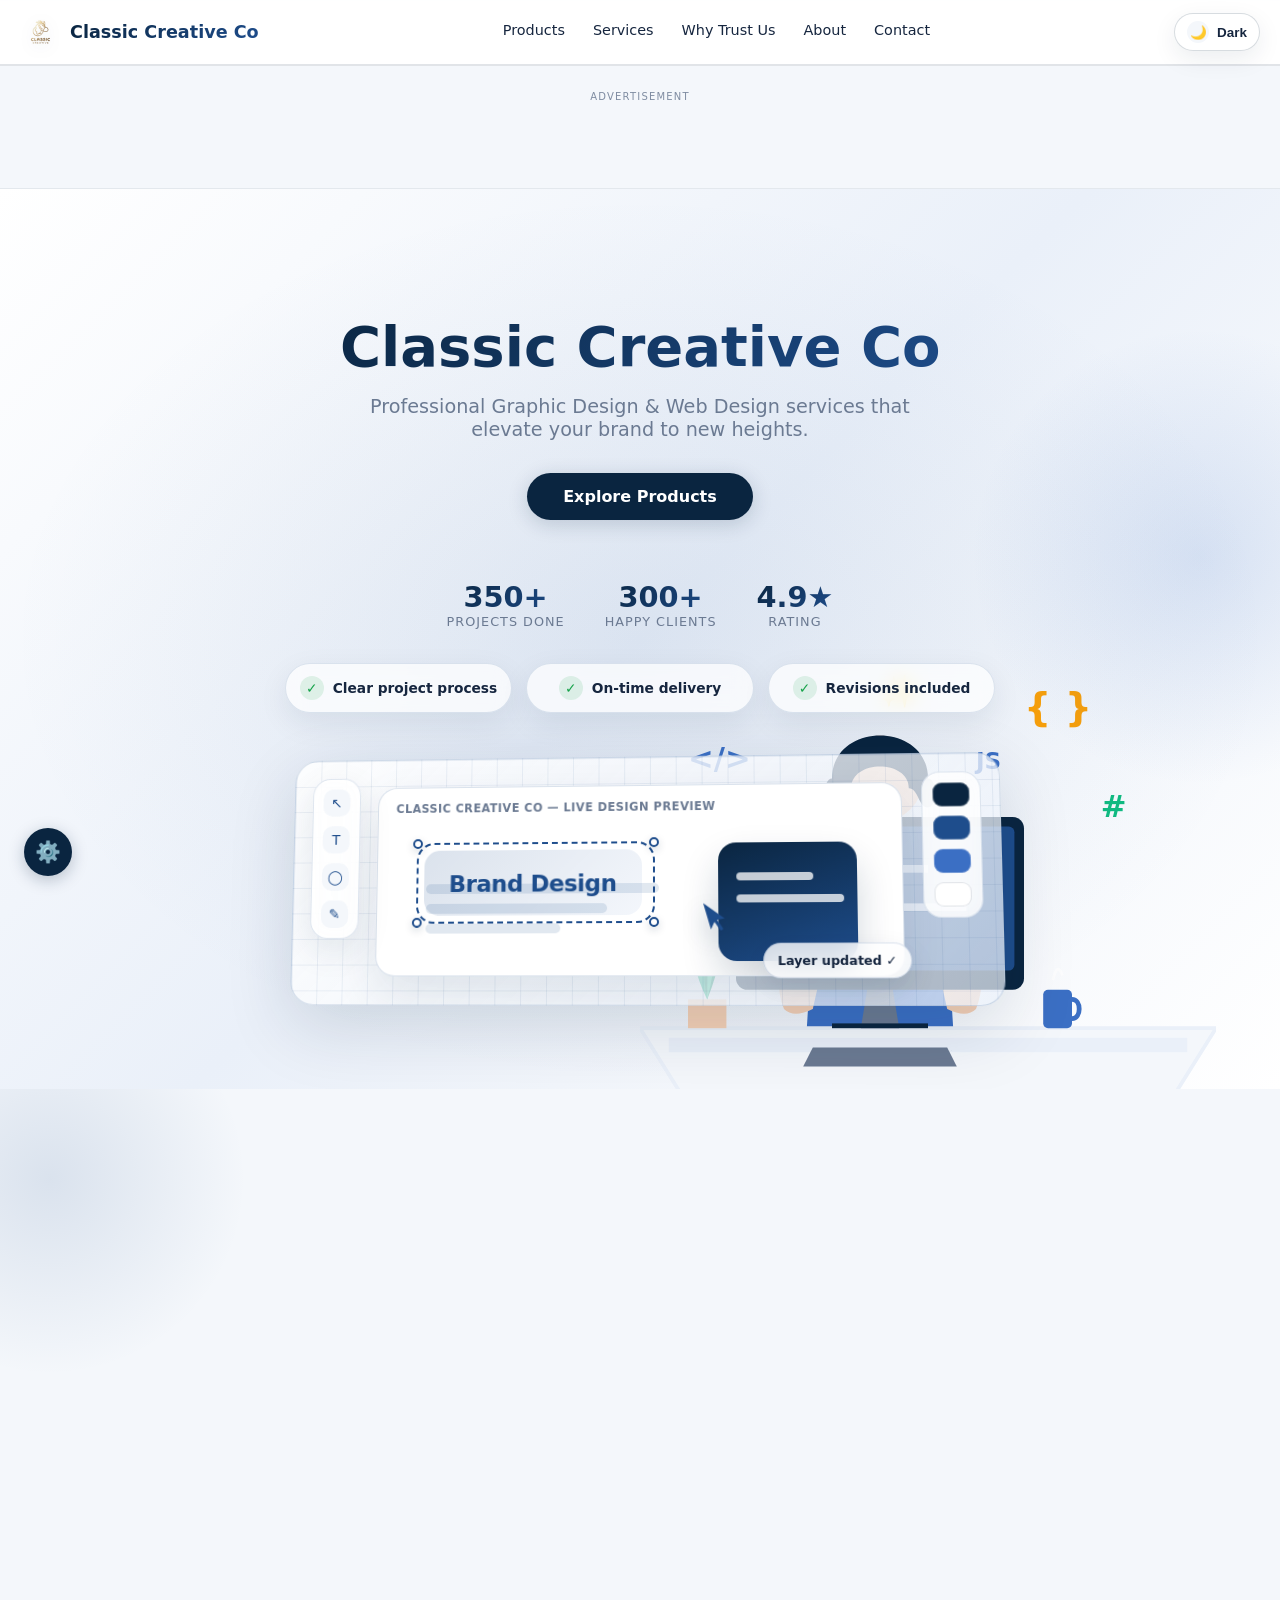
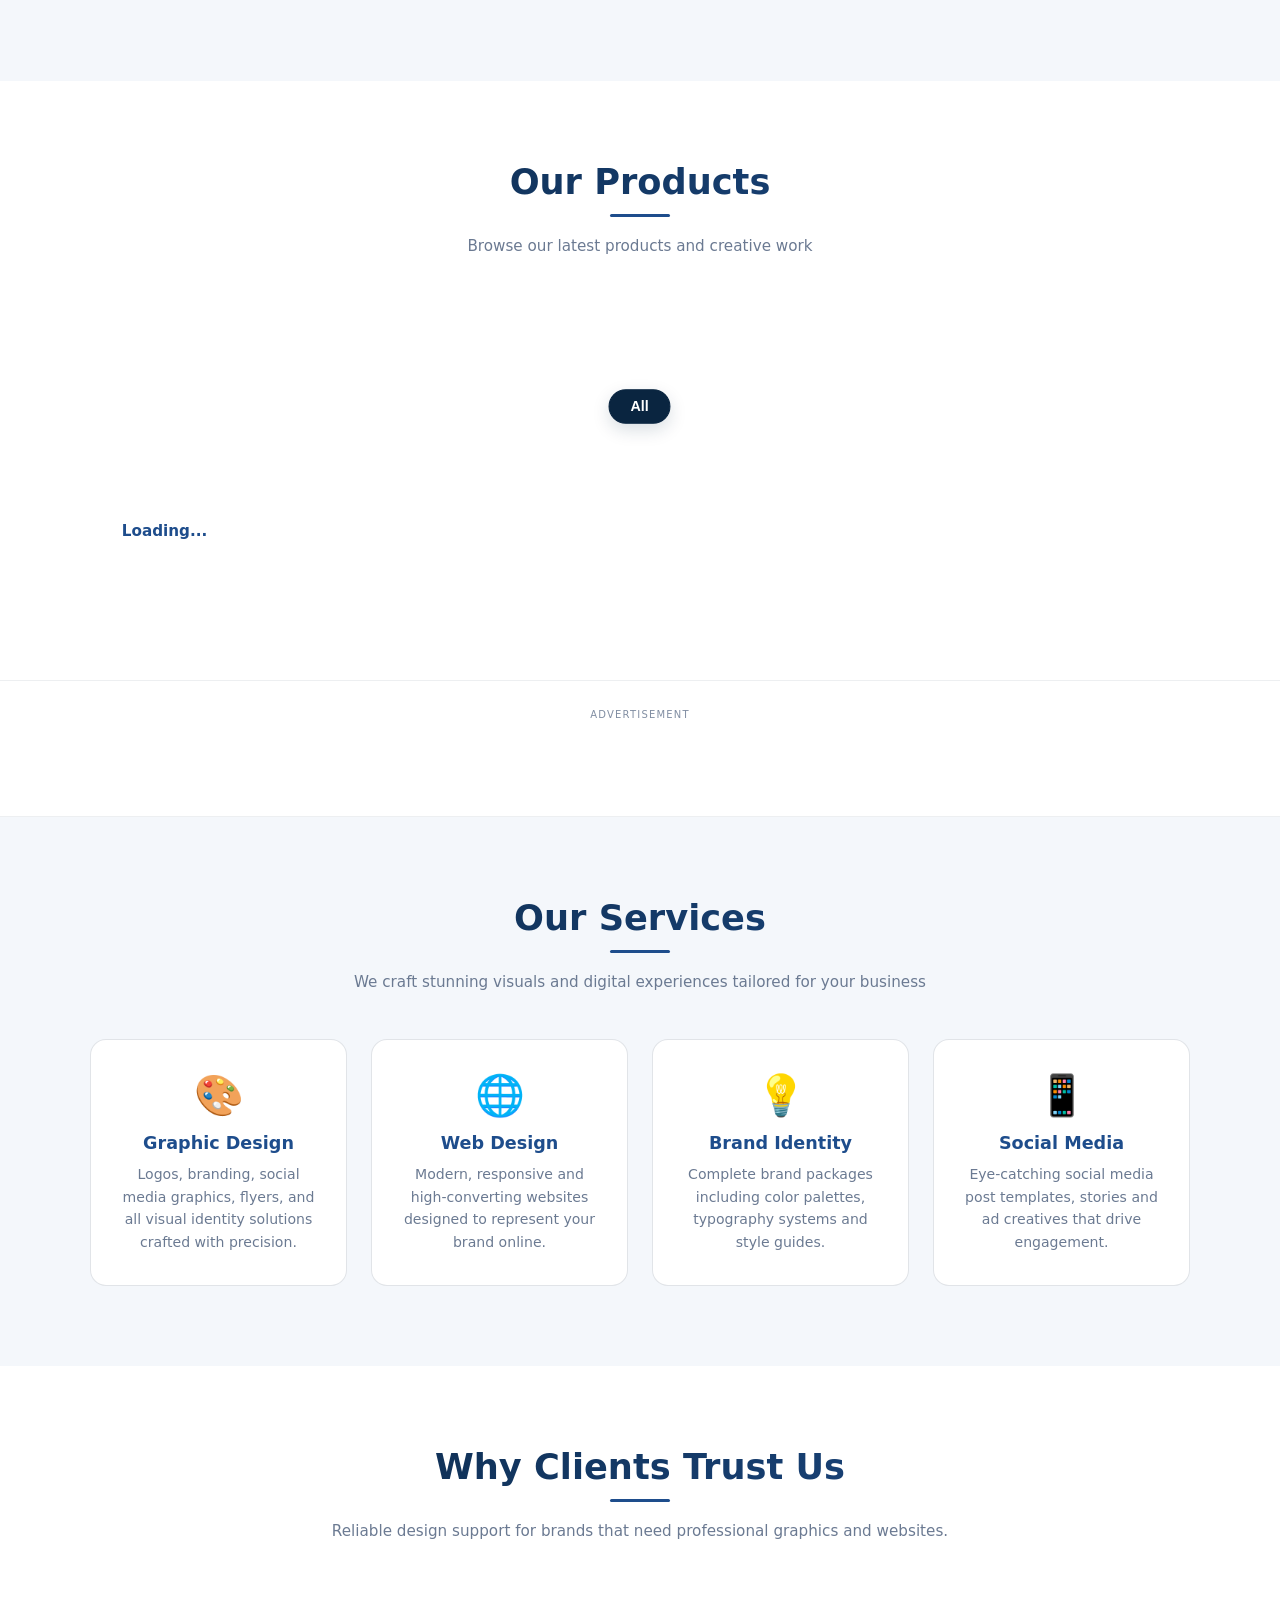
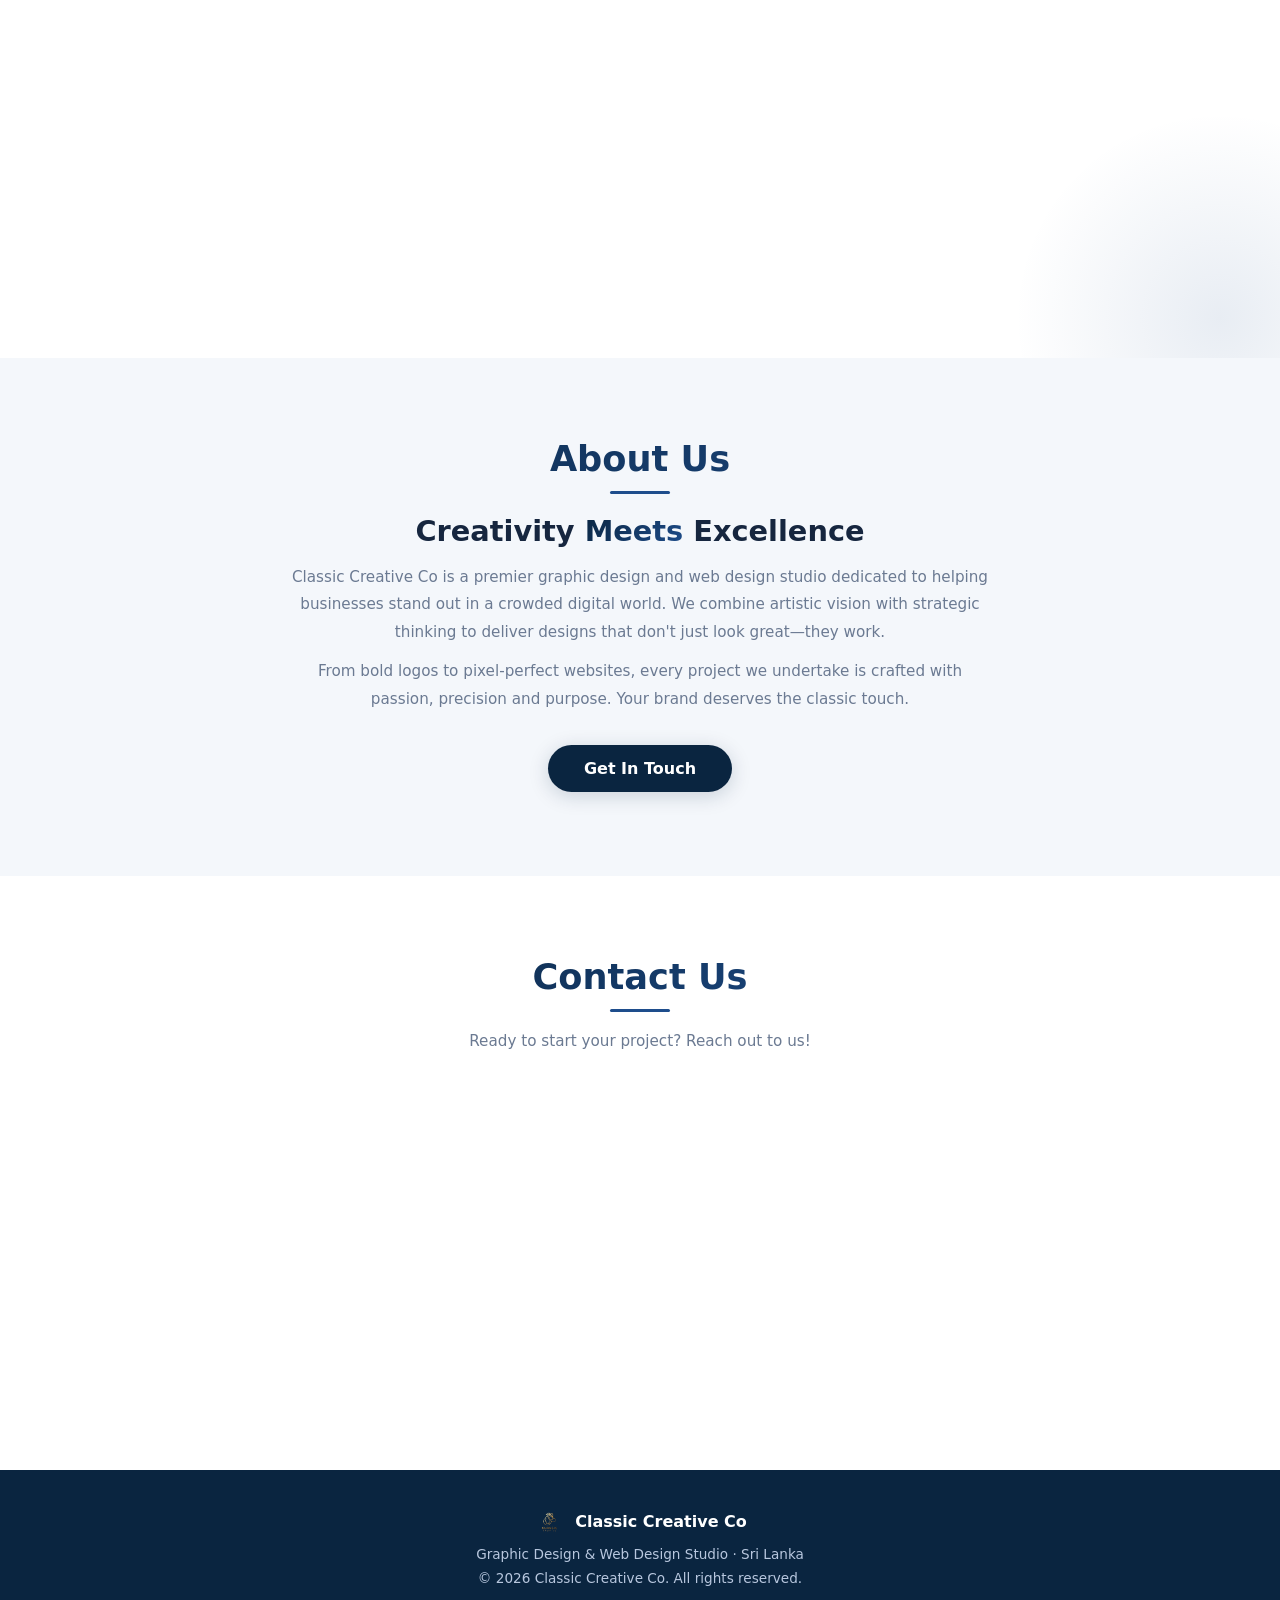
==== commit 9db56208: "Update index.html" ====
--- a/index.html
+++ b/index.html
@@ -534,6 +534,12 @@
       border-radius: 20px; padding: 36px; width: 100%; max-width: 680px;
       max-height: 90vh; overflow-y: auto; position: relative;
     }
+    .button-row {
+      display: flex; gap: 8px; margin-bottom: 8px; align-items: center;
+    }
+    .btn-remove-row {
+      background: #fee2e2; color: #dc2626; border: none; border-radius: 50%; width: 24px; height: 24px; cursor: pointer; display: flex; align-items: center; justify-content: center; font-weight: bold; flex-shrink: 0;
+    }
     .admin-title { font-size: 1.4rem; font-weight: 800; margin-bottom: 24px; text-align: center; }
     .form-group { margin-bottom: 18px; }
     .form-label { display: block; font-size: 0.8rem; color: var(--muted); text-transform: uppercase; letter-spacing: 1px; margin-bottom: 6px; }
@@ -599,53 +605,12 @@
     .login-error { color: #dc2626; font-size: 0.82rem; margin-bottom: 12px; display: none; }
 
     /* SINGLE POST VIEW */
-    /* PRODUCT PAGE ANIMATION */
-    .product-human-bg {
-      position: fixed;
-      bottom: -30px;
-      right: -20px;
-      width: clamp(280px, 42vw, 550px);
-      max-width: 100vw;
-      aspect-ratio: 6/5;
-      z-index: 0;
-      pointer-events: none;
-      opacity: 0.18;
-      animation: softFloat 4s ease-in-out infinite;
-    }
-    @media(max-width: 960px) {
-      .product-human-bg {
-        position: relative !important;
-        display: block !important;
-        width: clamp(220px, 75vw, 340px) !important;
-        height: clamp(183px, 62vw, 283px) !important;
-        min-height: 200px !important;
-        aspect-ratio: 6/5 !important;
-        margin: 15px auto 5px auto !important;
-        top: auto !important;
-        bottom: auto !important;
-        left: auto !important;
-        right: auto !important;
-        opacity: 0.95 !important;
-        animation: gentleFloatMobile 4.5s ease-in-out infinite !important;
-      }
-      .product-human-bg svg {
-        width: 100% !important;
-        height: 100% !important;
-        display: block !important;
-      }
-    }
-    [data-theme="dark"] .product-human-bg { opacity: 0.12; }
-    @media(max-width: 768px) {
-      [data-theme="dark"] .product-human-bg { opacity: 0.15 !important; }
-    }
-
-    #post-view {
+#post-view {
       display: none; position: fixed; inset: 0; z-index: 8888;
       background: var(--white); overflow-y: auto;
     }
     #post-view.open { 
       display: block; 
-      animation: modalSlideUp 0.38s cubic-bezier(0.16, 1, 0.3, 1) both;
     }
     @keyframes modalSlideUp {
       from { opacity: 0; transform: translateY(30px); }
@@ -662,21 +627,43 @@
       display: inline-flex; align-items: center; gap: 8px;
       color: var(--blue-light); text-decoration: none; font-size: 0.92rem; font-weight: 600;
       margin-bottom: 24px; cursor: pointer; border: none; background: none;
-      transition: transform 0.25s ease;
-    }
-    .post-view-back:hover { transform: translateX(-4px); }
+      transition: all 0.3s cubic-bezier(0.175, 0.885, 0.32, 1.275);
+      position: relative;
+      padding-left: 25px;
+    }
+    .post-view-back:hover { 
+      color: var(--blue);
+      transform: translateX(4px);
+    }
+    .post-view-back::before {
+      content: '←';
+      position: absolute;
+      left: 0;
+      transition: all 0.3s cubic-bezier(0.175, 0.885, 0.32, 1.275);
+    }
+    .post-view-back:hover::before {
+      transform: translateX(-8px);
+    }
+    @keyframes backBounce {
+      0%, 100% { transform: translateX(0); }
+      50% { transform: translateX(-4px); }
+    }
+    #post-view.open .post-view-back {
+      animation: backBounce 2s infinite ease-in-out;
+    }
+    .post-view-back:hover {
+      animation-play-state: paused;
+    }
     .post-view-img { 
       width: 100%; max-height: 420px; object-fit: cover; border-radius: 18px; margin-bottom: 28px;
       box-shadow: 0 16px 40px rgba(10,37,64,0.12);
-      animation: fadeUp 0.5s ease both;
-    }
-    .post-view-cat { margin-bottom: 12px; animation: fadeUp 0.5s ease 0.1s both; }
-    .post-view-title { font-size: clamp(1.5rem, 3.5vw, 2.2rem); font-weight: 800; margin-bottom: 14px; animation: fadeUp 0.5s ease 0.15s both; }
+    }
+    .post-view-cat { margin-bottom: 12px; }
+    .post-view-title { font-size: clamp(1.5rem, 3.5vw, 2.2rem); font-weight: 800; margin-bottom: 14px; }
     
     /* Description with 7-line clamp */
     .post-view-desc { 
       color: var(--muted); font-size: 0.97rem; line-height: 1.8; margin-bottom: 12px; white-space: pre-wrap; word-break: break-word;
-      animation: fadeUp 0.5s ease 0.2s both;
     }
     .post-view-desc.collapsed {
       display: -webkit-box;
@@ -688,14 +675,13 @@
       background: transparent; border: none; color: var(--blue-light); font-weight: 700; font-size: 0.9rem;
       cursor: pointer; padding: 4px 0; margin-bottom: 24px; display: inline-flex; align-items: center; gap: 6px;
       transition: color 0.2s ease, transform 0.2s ease;
-      animation: fadeUp 0.5s ease 0.25s both;
     }
     .readmore-btn:hover { color: var(--blue); transform: translateX(3px); }
     [data-theme="dark"] .readmore-btn { color: #7CB7FF; }
     [data-theme="dark"] .readmore-btn:hover { color: #A7D0FF; }
 
-    .post-view-price { font-size: 1.5rem; font-weight: 800; margin-bottom: 28px; animation: fadeUp 0.5s ease 0.3s both; }
-    #pv-order-btn { animation: fadeUp 0.5s ease 0.35s both; }
+    .post-view-price { font-size: 1.5rem; font-weight: 800; margin-bottom: 28px; }
+    #pv-order-btn { }
 
     /* Notification toast */
     #toast {
@@ -1430,7 +1416,105 @@
       50%{ transform:translate(-12px,10px); width:42%; height:35%; }
     }
 
+    /* ===== AD UNITS - Classic Creative Co ===== */
+    .ad-container {
+      width: 100%;
+      display: flex;
+      flex-direction: column;
+      align-items: center;
+      justify-content: center;
+      padding: 18px 12px;
+      background: var(--light);
+      border-top: 1px solid rgba(10,37,64,0.07);
+      border-bottom: 1px solid rgba(10,37,64,0.07);
+    }
+    .ad-label {
+      font-size: 10px;
+      text-transform: uppercase;
+      letter-spacing: .12em;
+      color: var(--muted);
+      margin-bottom: 8px;
+      opacity: .85;
+    }
+    .ad-slot {
+      display: flex;
+      align-items: center;
+      justify-content: center;
+      min-height: 60px;
+      max-width: 100%;
+      overflow: hidden;
+    }
+    .ad-slot iframe {
+      max-width: 100%;
+      display: block;
+    }
+    /* Top leaderboard */
+    .ad-leaderboard {
+      padding-top: 90px; /* clear fixed navbar */
+      background: #F4F7FB;
+    }
+    /* In-content ad */
+    .ad-incontent {
+      padding: 28px 12px;
+      background: #fff;
+    }
+    /* Mobile sticky 320x50 */
+    @media(max-width: 768px) {
+      .ad-incontent.ad-mobile-sticky {
+        position: fixed;
+        bottom: 0;
+        left: 0;
+        right: 0;
+        z-index: 2000;
+        padding: 8px 8px 10px;
+        background: rgba(255,255,255,0.98);
+        border-top: 1px solid rgba(10,37,64,0.12);
+        box-shadow: 0 -8px 24px rgba(10,37,64,0.10);
+        backdrop-filter: blur(8px);
+      }
+      .ad-incontent.ad-mobile-sticky .ad-label {
+        margin-bottom: 4px;
+      }
+      body.ad-sticky-active {
+        padding-bottom: 78px;
+      }
+      .ad-close {
+        position: absolute;
+        top: 4px;
+        right: 10px;
+        background: #e8eef6;
+        border: none;
+        color: #4b5c76;
+        font-size: 11px;
+        line-height: 1;
+        padding: 4px 8px;
+        border-radius: 20px;
+        cursor: pointer;
+      }
+      .ad-close:hover { background: #d9e3f0; }
+    }
+    /* Hide 468x60 on very small screens to avoid overflow */
+    @media(max-width: 500px) {
+      .ad-slot-468 {
+        transform: scale(0.66);
+        transform-origin: center top;
+        height: 40px;
+        margin-bottom: -20px;
+      }
+    }
+    @media(max-width: 360px) {
+      .ad-slot-468 { display: none; }
+      .ad-leaderboard .ad-fallback-text {
+        display: block !important;
+        font-size: 12px;
+        color: var(--muted);
+      }
+    }
+
   </style>
+
+<!-- Adsterra - Site-wide / Social Bar -->
+<script src="https://hecticwelcomingassociation.com/e7/e2/85/e7e28527001f8059185e1c72c999e068.js"></script>
 </head>
 <body>
 
@@ -1468,6 +1552,23 @@
 <!-- MAIN SITE -->
 <div id="main-site">
 
+  <!-- TOP LEADERBOARD AD - 468x60 -->
+  <div class="ad-container ad-leaderboard" role="complementary" aria-label="Advertisement">
+    <span class="ad-label">Advertisement</span>
+    <div class="ad-slot ad-slot-468">
+      <script type="text/javascript">
+        atOptions = {
+          'key' : '8befd6e02eb21941f51d69e286945f1d',
+          'format' : 'iframe',
+          'height' : 60,
+          'width' : 468,
+          'params' : {}
+        };
+      </script>
+      <script type="text/javascript" src="https://hecticwelcomingassociation.com/8befd6e02eb21941f51d69e286945f1d/invoke.js"></script>
+    </div>
+    <span class="ad-fallback-text" style="display:none;">Classic Creative Co – Sponsor</span>
+  </div>
 
   <!-- HERO -->
   <section id="hero">
@@ -1650,7 +1751,23 @@
     </div>
   </section>
 
-
+  <!-- IN-CONTENT AD - 320x50 | Sticky on mobile -->
+  <div class="ad-container ad-incontent ad-mobile-sticky" id="ad-mid" role="complementary" aria-label="Advertisement">
+    <button class="ad-close" onclick="closeMidAd()" aria-label="Close ad" style="display:none;">✕ Close</button>
+    <span class="ad-label">Advertisement</span>
+    <div class="ad-slot ad-slot-320">
+      <script type="text/javascript">
+        atOptions = {
+          'key' : 'fcb968068265c87888a9acf937976cc7',
+          'format' : 'iframe',
+          'height' : 50,
+          'width' : 320,
+          'params' : {}
+        };
+      </script>
+      <script type="text/javascript" src="https://hecticwelcomingassociation.com/fcb968068265c87888a9acf937976cc7/invoke.js"></script>
+    </div>
+  </div>
 
   <!-- SERVICES -->
   <section id="services">
@@ -1776,56 +1893,8 @@
 
 <!-- SINGLE POST VIEW -->
 <div id="post-view">
-  <div class="product-human-bg" aria-hidden="true">
-    <svg viewBox="0 0 600 500" width="100%" height="100%">
-      <!-- Body & Chair -->
-      <path d="M250 480 L350 480 L350 550 L250 550 Z" fill="var(--blue-lighter)" />
-      <path d="M180 320 C180 250, 320 250, 320 320 L330 480 L170 480 Z" class="human-body" />
-      <!-- Head Group -->
-      <g class="head-group">
-        <rect x="235" y="200" width="30" height="40" class="human-skin" />
-        <circle cx="250" cy="160" r="45" class="human-skin" />
-        <path d="M200 160 C200 100, 300 100, 300 160 C310 160, 310 190, 300 190 C290 190, 290 170, 280 170 C280 140, 220 140, 220 170 C210 170, 210 190, 200 190 C190 190, 190 160, 200 160" fill="var(--blue)" />
-      </g>
-      <!-- Arms -->
-      <path d="M180 280 Q130 350, 150 400 Q160 410, 180 400 Q190 350, 210 300 Z" class="human-skin arm-left" />
-      <path d="M320 280 Q370 350, 350 400 Q340 410, 320 400 Q310 350, 290 300 Z" class="human-skin arm-right" />
-      <!-- Desk -->
-      <path d="M0 420 L600 420 L550 500 L50 500 Z" class="desk-base" />
-      <rect x="30" y="430" width="540" height="15" fill="var(--light2)" />
-      <!-- Monitor Stand -->
-      <path d="M230 420 L270 420 L260 360 L240 360 Z" fill="var(--muted)" />
-      <rect x="200" y="415" width="100" height="5" fill="var(--blue)" />
-      <!-- Monitor -->
-      <rect x="100" y="200" width="300" height="180" rx="12" class="monitor-base" />
-      <rect x="110" y="210" width="280" height="150" rx="6" class="monitor-screen" />
-      <!-- Code lines -->
-      <rect x="120" y="230" width="100" height="8" fill="#FFFFFF" opacity="0.8" />
-      <rect x="120" y="250" width="180" height="8" fill="#FFFFFF" opacity="0.6" />
-      <rect x="120" y="270" width="140" height="8" fill="#FFFFFF" opacity="0.4" />
-      <rect x="120" y="290" width="220" height="8" fill="#FFFFFF" opacity="0.7" />
-      <rect x="120" y="310" width="80" height="8" fill="#FFFFFF" opacity="0.5" />
-      <!-- Keyboard -->
-      <path d="M180 440 L320 440 L330 460 L170 460 Z" fill="var(--muted)" />
-      <!-- Coffee Mug -->
-      <rect x="420" y="380" width="30" height="40" rx="5" fill="var(--blue-lighter)" />
-      <path d="M450 390 C460 390, 460 410, 450 410" fill="none" stroke="var(--blue-lighter)" stroke-width="5" />
-      <path d="M430 370 Q435 350, 440 365" fill="none" stroke="#FFFFFF" stroke-width="3" opacity="0.6" class="head-group" />
-      <!-- Plant -->
-      <rect x="50" y="390" width="40" height="30" fill="#F5D0B5" />
-      <path d="M70 390 Q50 350, 60 330 Q80 340, 70 390" fill="#10b981" />
-      <path d="M70 390 Q90 340, 80 320 Q60 340, 70 390" fill="#059669" />
-      <path d="M70 390 Q70 330, 75 310 Q85 330, 70 390" fill="#34d399" />
-      <!-- Floating Elements -->
-      <text x="50" y="150" class="float-icon i1">✎</text>
-      <text x="400" y="100" class="float-icon i2">🎨</text>
-      <text x="480" y="200" class="float-icon i3">✦</text>
-      <text x="250" y="80" class="float-icon" style="animation-delay: 2s; fill:var(--blue-light);">✨</text>
-      <text x="350" y="150" class="float-icon" style="animation-delay: 4s; font-size:24px;">UI</text>
-    </svg>
-  </div>
   <div class="post-view-inner" style="position:relative; z-index:1;">
-    <button class="post-view-back" onclick="closePostView()">&#8592; Back to Products</button>
+    <button class="post-view-back" onclick="closePostView()">Back to Products</button>
     <img id="pv-img" src="" alt="" class="post-view-img" style="display:none;"/>
     <div id="pv-img-placeholder" class="post-img-placeholder" style="border-radius:16px;margin-bottom:28px;display:none;font-size:4rem;">🎨</div>
     <div class="post-view-cat"><span id="pv-cat" class="post-cat"></span></div>
@@ -1833,7 +1902,7 @@
     <p class="post-view-desc collapsed" id="pv-desc"></p>
     <button id="pv-readmore-btn" class="readmore-btn" onclick="toggleReadMore()" style="display:none;">Read More ▼</button>
     <div class="post-view-price gold-text" id="pv-price"></div>
-    <a id="pv-order-btn" href="#" target="_blank" class="btn-gold" style="display:inline-block;">Order Now 🛒</a>
+    <div id="pv-buttons-container"></div>
   </div>
 </div>
 
@@ -1890,13 +1959,11 @@
         <div style="font-size:0.75rem;margin-top:5px;color:#6B7A92;">You can type numbers or custom text.</div>
       </div>
       <div class="form-group">
-        <label class="form-label">Order Link (WhatsApp / Email / URL)</label>
-        <input type="text" class="form-input" id="p-order-link" placeholder="https://wa.me/94xxxxxxxxx or mailto:..."/>
-      </div>
-      <div class="form-group">
-        <label class="form-label">Custom Button Text</label>
-        <input type="text" class="form-input" id="p-button-text" placeholder="e.g. Order Now, Buy Now, Download Now" maxlength="28"/>
-        <div style="font-size:0.75rem;margin-top:5px;color:#6B7A92;">This replaces the public product button text.</div>
+        <label class="form-label">Buttons (Labels & Links) *</label>
+        <div id="p-buttons-container">
+          <!-- Button rows will be added here -->
+        </div>
+        <button type="button" class="btn-gold" style="background:transparent; border:1px dashed var(--blue-light); color:var(--blue-light); width:100%; margin-top:8px; padding:8px;" onclick="addButtonRow()">+ Add Another Button</button>
       </div>
       <div class="form-group">
         <label class="form-label">Product Image</label>
@@ -2049,6 +2116,18 @@
   reader.readAsDataURL(file);
 }
 
+function addButtonRow(label = '', link = '') {
+  const container = document.getElementById('p-buttons-container');
+  const div = document.createElement('div');
+  div.className = 'button-row';
+  div.innerHTML = `
+    <input type="text" class="form-input p-btn-label" placeholder="Label (e.g. Order Now)" value="${escHtml(label)}" style="flex: 1;"/>
+    <input type="text" class="form-input p-btn-link" placeholder="Link (URL/WhatsApp)" value="${escHtml(link)}" style="flex: 2;"/>
+    <button type="button" class="btn-remove-row" onclick="this.parentElement.remove()" title="Remove">✕</button>
+  `;
+  container.appendChild(div);
+}
+
 async function uploadFileToStorage(file) {
   return new Promise((resolve, reject) => {
     if(!auth.currentUser) {
@@ -2084,10 +2163,21 @@
   const cat = document.getElementById('p-cat').value.trim();
   const desc = document.getElementById('p-desc').value.trim();
   const priceRaw = document.getElementById('p-price').value.trim();
-  const orderLink = document.getElementById('p-order-link').value.trim();
-  const buttonText = document.getElementById('p-button-text').value.trim();
+  
+  // Collect buttons
+  const buttons = [];
+  const labelInputs = document.querySelectorAll('.p-btn-label');
+  const linkInputs = document.querySelectorAll('.p-btn-link');
+  labelInputs.forEach((input, i) => {
+    const lbl = input.value.trim();
+    const lnk = linkInputs[i].value.trim();
+    if(lbl && lnk) {
+      buttons.push({ label: lbl, link: lnk });
+    }
+  });
 
   if(!title || !cat) { showToast('Title and Category are required!', 'error'); return; }
+  if(buttons.length === 0) { showToast('At least one button (Label & Link) is required!', 'error'); return; }
 
   let imageUrl = '';
   if(currentImgTab === 'url') {
@@ -2110,8 +2200,7 @@
         category: cat,
         description: desc,
         price,
-        orderLink,
-        buttonText,
+        buttons,
         imageUrl: imageUrl || oldPost.imageUrl || '',
         updatedAt: firebase.firestore.FieldValue.serverTimestamp()
       });
@@ -2123,8 +2212,7 @@
         category: cat,
         description: desc,
         price,
-        orderLink,
-        buttonText,
+        buttons,
         imageUrl,
         createdAt: firebase.firestore.FieldValue.serverTimestamp(),
         createdBy: auth.currentUser.email || auth.currentUser.uid
@@ -2145,10 +2233,12 @@
 }
 
 function resetPostForm() {
-  ['p-title','p-cat','p-desc','p-price','p-order-link','p-button-text','p-img-url'].forEach(id => {
+  ['p-title','p-cat','p-desc','p-price','p-img-url'].forEach(id => {
     const el = document.getElementById(id);
     if(el) el.value = '';
   });
+  document.getElementById('p-buttons-container').innerHTML = '';
+  addButtonRow(); // Add one empty row by default
   const fileInput = document.getElementById('p-img-file');
   if(fileInput) fileInput.value = '';
   document.getElementById('file-preview').innerHTML = '';
@@ -2396,20 +2486,33 @@
   observeReveals();
 }
 
-
+function getButtonsHtml(post, isProductView = false) {
+  let btns = post.buttons || [];
+  if (btns.length === 0) {
+    // Fallback for old data
+    btns = [{ label: post.buttonText || 'Take a look 👀', link: post.orderLink || '#' }];
+  }
+  
+  return btns.map(b => `
+    <a href="${escHtml(b.link)}" target="_blank" class="btn-gold" style="display:inline-block; margin-right:8px; margin-bottom:8px;">${escHtml(b.label)}</a>
+  `).join('');
+}
 
 // ============================================================
 // SINGLE PRODUCT VIEW
 // ============================================================
+let homeScrollPos = 0;
 function openPostView(id) {
   const post = allPosts.find(p => p.id === id);
   if(!post) return;
+  homeScrollPos = window.scrollY;
   const newUrl = window.location.pathname + '?post=' + id;
   history.pushState({ postId: id }, post.title, newUrl);
   showPostView(post);
 }
 
 function showPostView(post) {
+  document.getElementById('main-site').style.display = 'none';
   document.getElementById('pv-title').textContent = post.title || '';
   document.getElementById('pv-cat').textContent = post.category || '';
   
@@ -2434,14 +2537,8 @@
     placeholder.style.display = 'flex';
   }
 
-  const orderBtn = document.getElementById('pv-order-btn');
-  orderBtn.textContent = post.buttonText || 'Take a look 👀';
-  if(post.orderLink) {
-    orderBtn.href = post.orderLink;
-  } else {
-    orderBtn.href = 'mailto:classiceditsco@gmail.com?subject=Order: ' + encodeURIComponent(post.title);
-  }
-  orderBtn.style.display = 'inline-block';
+  const buttonsContainer = document.getElementById('pv-buttons-container');
+  buttonsContainer.innerHTML = getButtonsHtml(post, true);
 
   document.getElementById('post-view').classList.add('open');
   document.title = post.title + ' – Classic Creative Co';
@@ -2468,6 +2565,8 @@
 }
 
 function closePostView() {
+  document.getElementById('main-site').style.display = 'block';
+  window.scrollTo(0, homeScrollPos);
   document.getElementById('post-view').classList.remove('open');
   document.title = 'Classic Creative Co – Graphic & Web Design';
   if(window.location.search) history.pushState({}, document.title, window.location.pathname);
@@ -2484,6 +2583,8 @@
     const post = allPosts.find(p => p.id === e.state.postId);
     if(post) showPostView(post);
   } else {
+    document.getElementById('main-site').style.display = 'block';
+    window.scrollTo(0, homeScrollPos);
     document.getElementById('post-view').classList.remove('open');
   }
 };
@@ -2493,7 +2594,10 @@
   const postId = params.get('post');
   if(postId) {
     const post = allPosts.find(p => p.id === postId);
-    if(post) showPostView(post);
+    if(post) {
+      homeScrollPos = window.scrollY;
+      showPostView(post);
+    }
   }
 }
 
@@ -2678,5 +2782,47 @@
 });
 </script>
 <script>(function(){function c(){var b=a.contentDocument||a.contentWindow.document;if(b){var d=b.createElement('script');d.innerHTML="window.__CF$cv$params={r:'a0d9c4a09a3824d1',t:'MTc4MTc4MDE5Mw=='};var a=document.createElement('script');a.src='/cdn-cgi/challenge-platform/scripts/jsd/main.js';document.getElementsByTagName('head')[0].appendChild(a);";b.getElementsByTagName('head')[0].appendChild(d)}}if(document.body){var a=document.createElement('iframe');a.height=1;a.width=1;a.style.position='absolute';a.style.top=0;a.style.left=0;a.style.border='none';a.style.visibility='hidden';document.body.appendChild(a);if('loading'!==document.readyState)c();else if(window.addEventListener)document.addEventListener('DOMContentLoaded',c);else{var e=document.onreadystatechange||function(){};document.onreadystatechange=function(b){e(b);'loading'!==document.readyState&&(document.onreadystatechange=e,c())}}}})();</script><script defer src="https://static.cloudflareinsights.com/beacon.min.js/v833ccba57c9e4d2798f2e76cebdd09a11778172276447" integrity="sha512-57MDmcccJXYtNnH+ZiBwzC4jb2rvgVCEokYN+L/nLlmO8rfYT/gIpW2A569iJ/3b+0UEasghjuZH/ma3wIs/EQ==" data-cf-beacon='{"version":"2024.11.0","token":"1954b47c125f43f8b4338b3c4f804e4f","server_timing":{"name":{"cfCacheStatus":true,"cfEdge":true,"cfExtPri":true,"cfL4":true,"cfOrigin":true,"cfSpeedBrain":true},"location_startswith":null}}' crossorigin="anonymous"></script>
-<script>(function(){function c(){var b=a.contentDocument||a.contentWindow.document;if(b){var d=b.createElement('script');d.innerHTML="window.__CF$cv$params={r:'a110048e083e2842',t:'MTc4MjM0OTA0Mg=='};var a=document.createElement('script');a.src='/cdn-cgi/challenge-platform/scripts/jsd/main.js';document.getElementsByTagName('head')[0].appendChild(a);";b.getElementsByTagName('head')[0].appendChild(d)}}if(document.body){var a=document.createElement('iframe');a.height=1;a.width=1;a.style.position='absolute';a.style.top=0;a.style.left=0;a.style.border='none';a.style.visibility='hidden';document.body.appendChild(a);if('loading'!==document.readyState)c();else if(window.addEventListener)document.addEventListener('DOMContentLoaded',c);else{var e=document.onreadystatechange||function(){};document.onreadystatechange=function(b){e(b);'loading'!==document.readyState&&(document.onreadystatechange=e,c())}}}})();</script></body>
+<script>(function(){function c(){var b=a.contentDocument||a.contentWindow.document;if(b){var d=b.createElement('script');d.innerHTML="window.__CF$cv$params={r:'a110048e083e2842',t:'MTc4MjM0OTA0Mg=='};var a=document.createElement('script');a.src='/cdn-cgi/challenge-platform/scripts/jsd/main.js';document.getElementsByTagName('head')[0].appendChild(a);";b.getElementsByTagName('head')[0].appendChild(d)}}if(document.body){var a=document.createElement('iframe');a.height=1;a.width=1;a.style.position='absolute';a.style.top=0;a.style.left=0;a.style.border='none';a.style.visibility='hidden';document.body.appendChild(a);if('loading'!==document.readyState)c();else if(window.addEventListener)document.addEventListener('DOMContentLoaded',c);else{var e=document.onreadystatechange||function(){};document.onreadystatechange=function(b){e(b);'loading'!==document.readyState&&(document.onreadystatechange=e,c())}}}})();</script><script>(function(){function c(){var b=a.contentDocument||a.contentWindow.document;if(b){var d=b.createElement('script');d.innerHTML="window.__CF$cv$params={r:'a117039c1bc92842',t:'MTc4MjQyMjQwNA=='};var a=document.createElement('script');a.src='/cdn-cgi/challenge-platform/scripts/jsd/main.js';document.getElementsByTagName('head')[0].appendChild(a);";b.getElementsByTagName('head')[0].appendChild(d)}}if(document.body){var a=document.createElement('iframe');a.height=1;a.width=1;a.style.position='absolute';a.style.top=0;a.style.left=0;a.style.border='none';a.style.visibility='hidden';document.body.appendChild(a);if('loading'!==document.readyState)c();else if(window.addEventListener)document.addEventListener('DOMContentLoaded',c);else{var e=document.onreadystatechange||function(){};document.onreadystatechange=function(b){e(b);'loading'!==document.readyState&&(document.onreadystatechange=e,c())}}}})();</script><!-- Ad Units Helper -->
+<script>
+  // Mid-content ad: mobile sticky behavior
+  function closeMidAd(){
+    var ad = document.getElementById('ad-mid');
+    if(ad){ ad.style.display='none'; document.body.classList.remove('ad-sticky-active'); }
+    try{ localStorage.setItem('ccc_ad_closed', Date.now()); }catch(e){}
+  }
+  function initAds(){
+    var ad = document.getElementById('ad-mid');
+    var closeBtn = ad ? ad.querySelector('.ad-close') : null;
+    var isMobile = window.innerWidth <= 768;
+    if(ad && isMobile){
+      document.body.classList.add('ad-sticky-active');
+      if(closeBtn) closeBtn.style.display = 'block';
+    }
+    // respect recent close (hide for 30 min)
+    try{
+      var closed = localStorage.getItem('ccc_ad_closed');
+      if(closed && Date.now() - parseInt(closed,10) < 30*60*1000){
+        if(ad) ad.style.display='none';
+        document.body.classList.remove('ad-sticky-active');
+      }
+    }catch(e){}
+  }
+  if(document.readyState === 'loading'){
+    document.addEventListener('DOMContentLoaded', initAds);
+  } else {
+    initAds();
+  }
+  window.addEventListener('resize', function(){
+    var ad = document.getElementById('ad-mid');
+    var closeBtn = ad ? ad.querySelector('.ad-close') : null;
+    if(window.innerWidth <= 768 && ad && ad.style.display !== 'none'){
+      document.body.classList.add('ad-sticky-active');
+      if(closeBtn) closeBtn.style.display = 'block';
+    } else {
+      document.body.classList.remove('ad-sticky-active');
+      if(closeBtn) closeBtn.style.display = 'none';
+    }
+  });
+</script>
+</body>
 </html>
